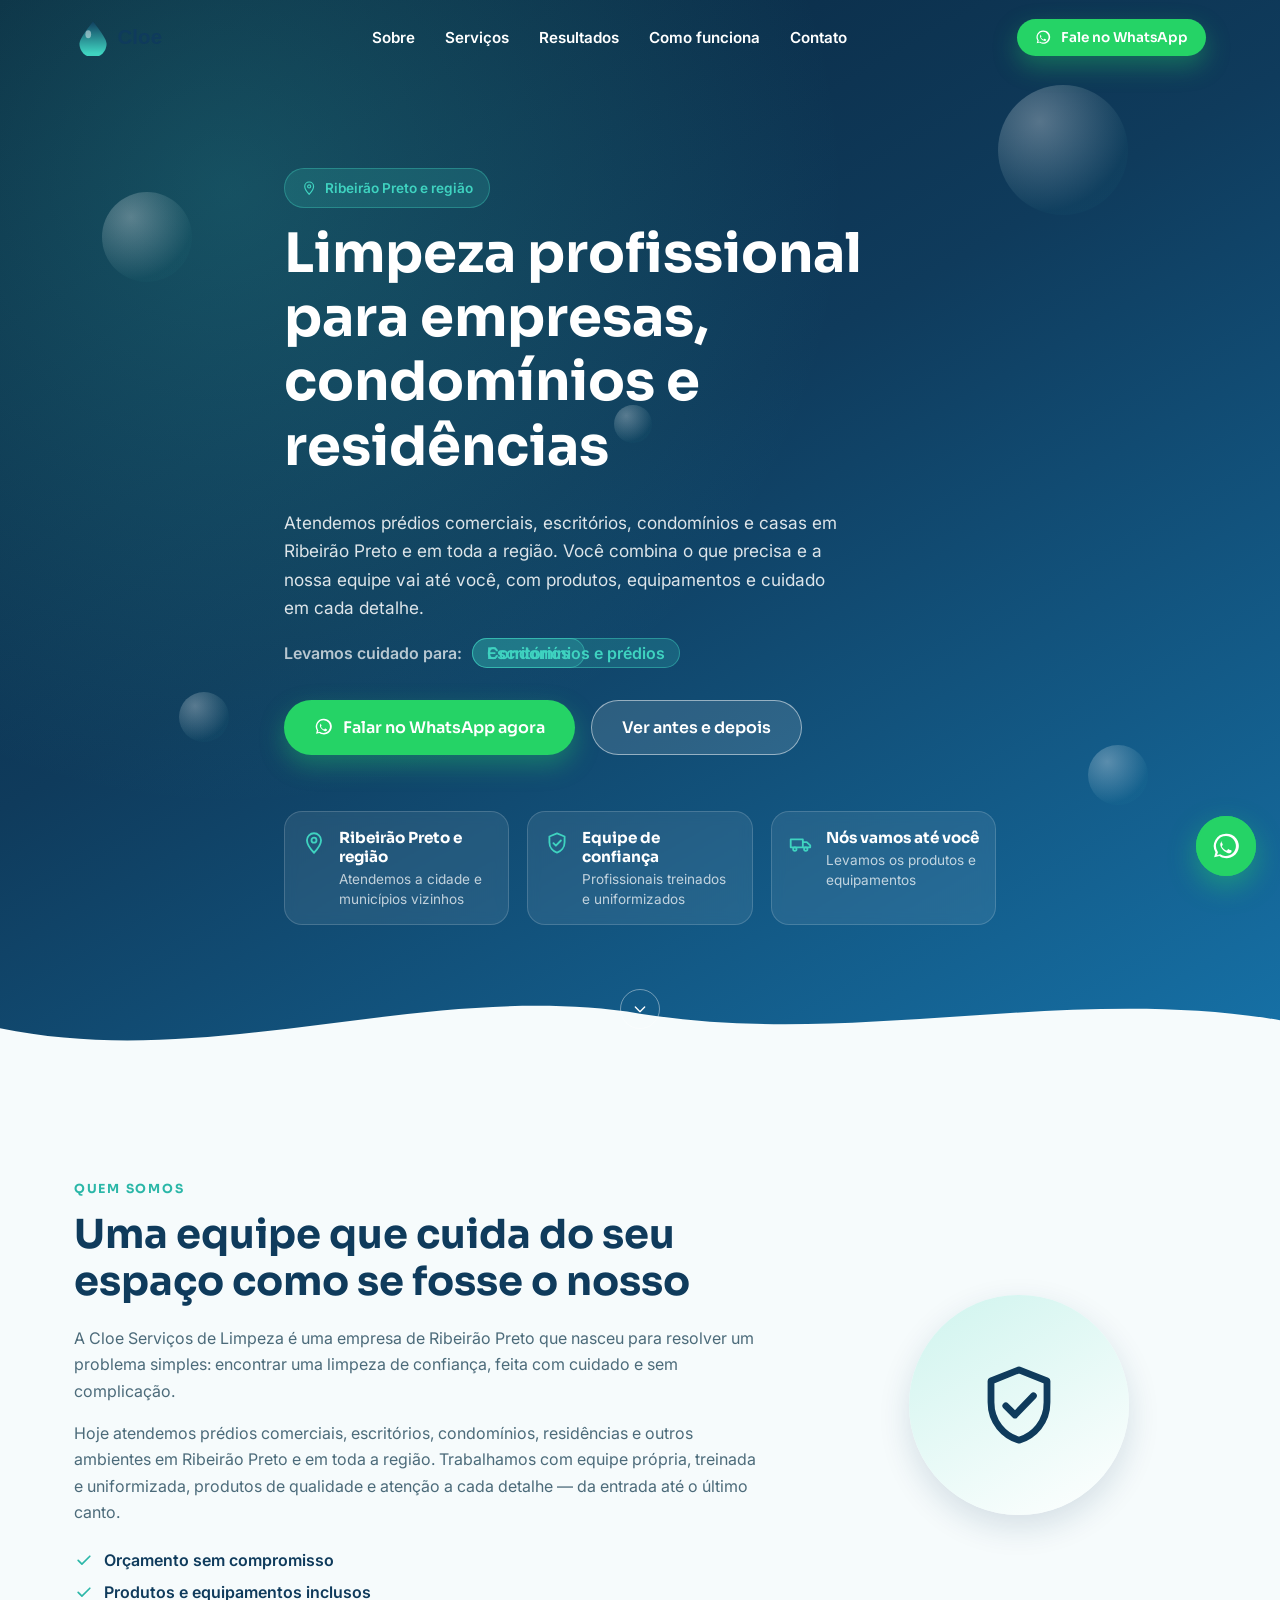
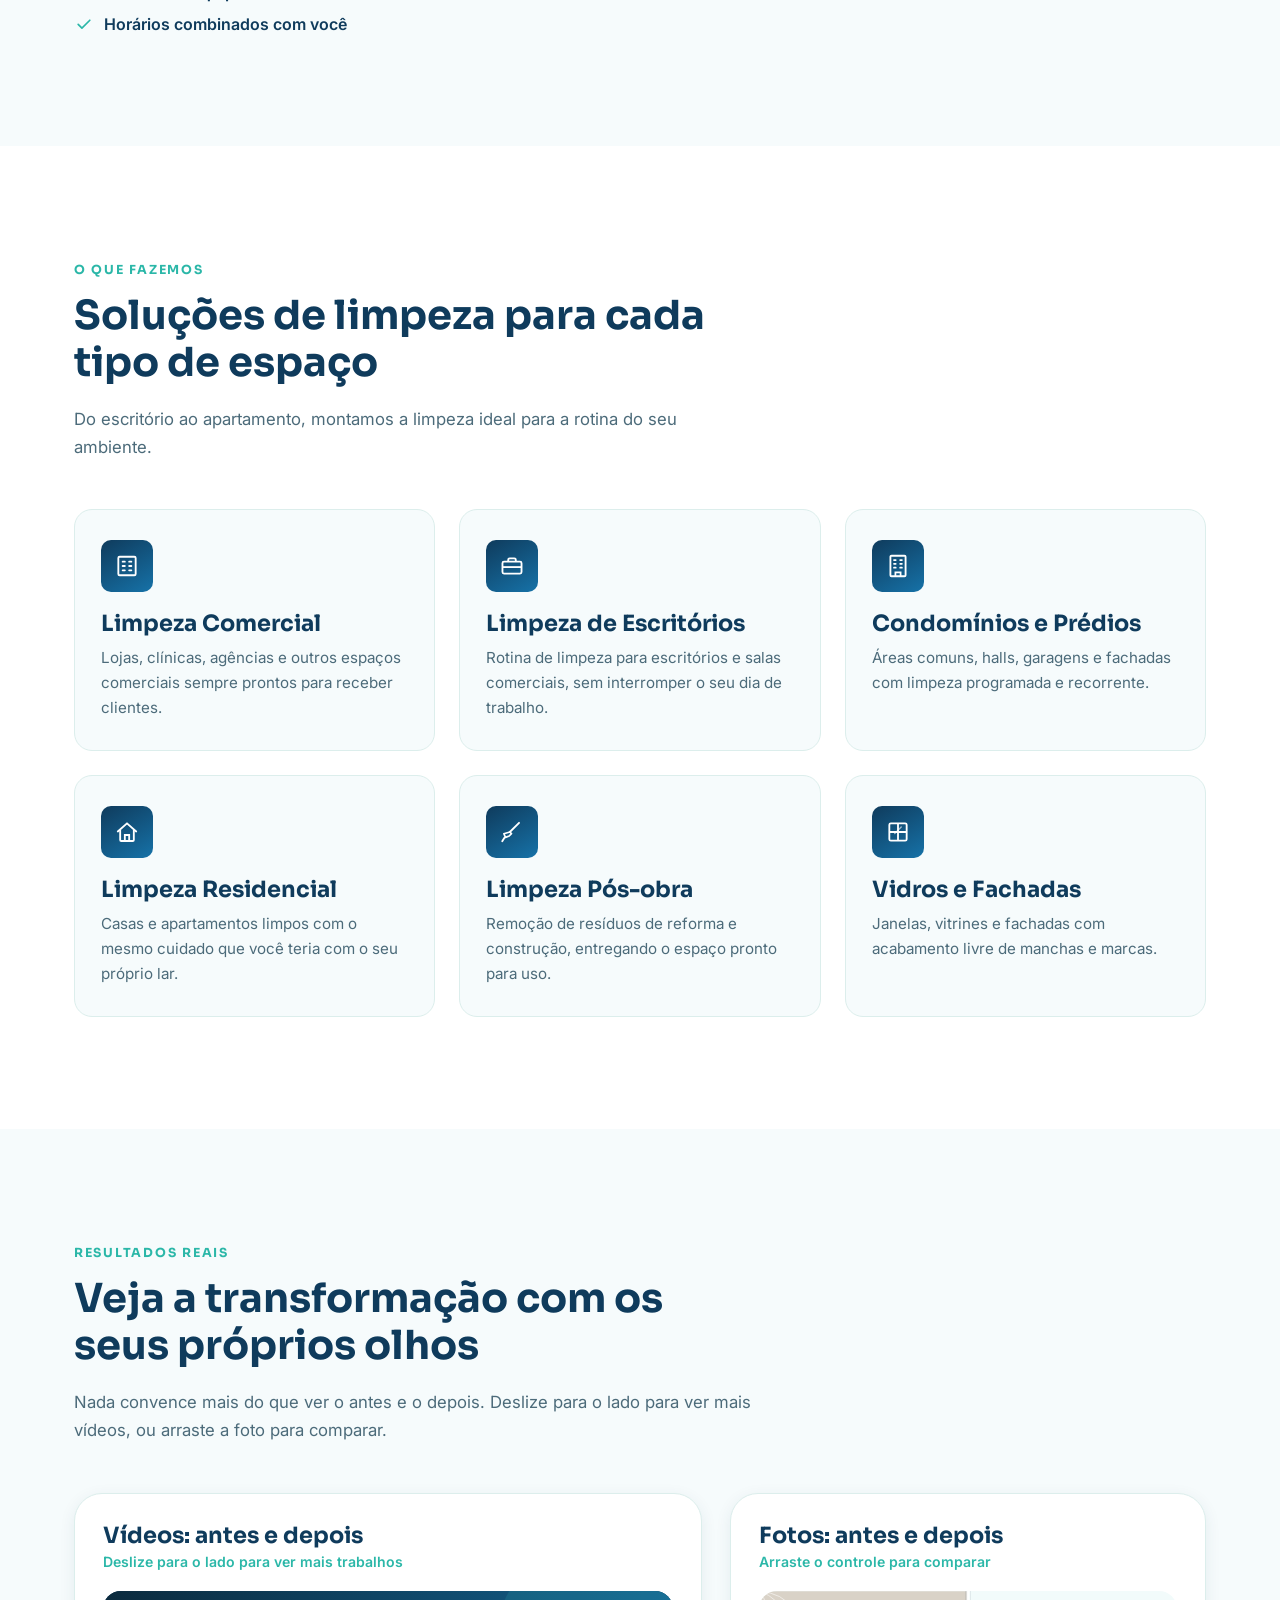
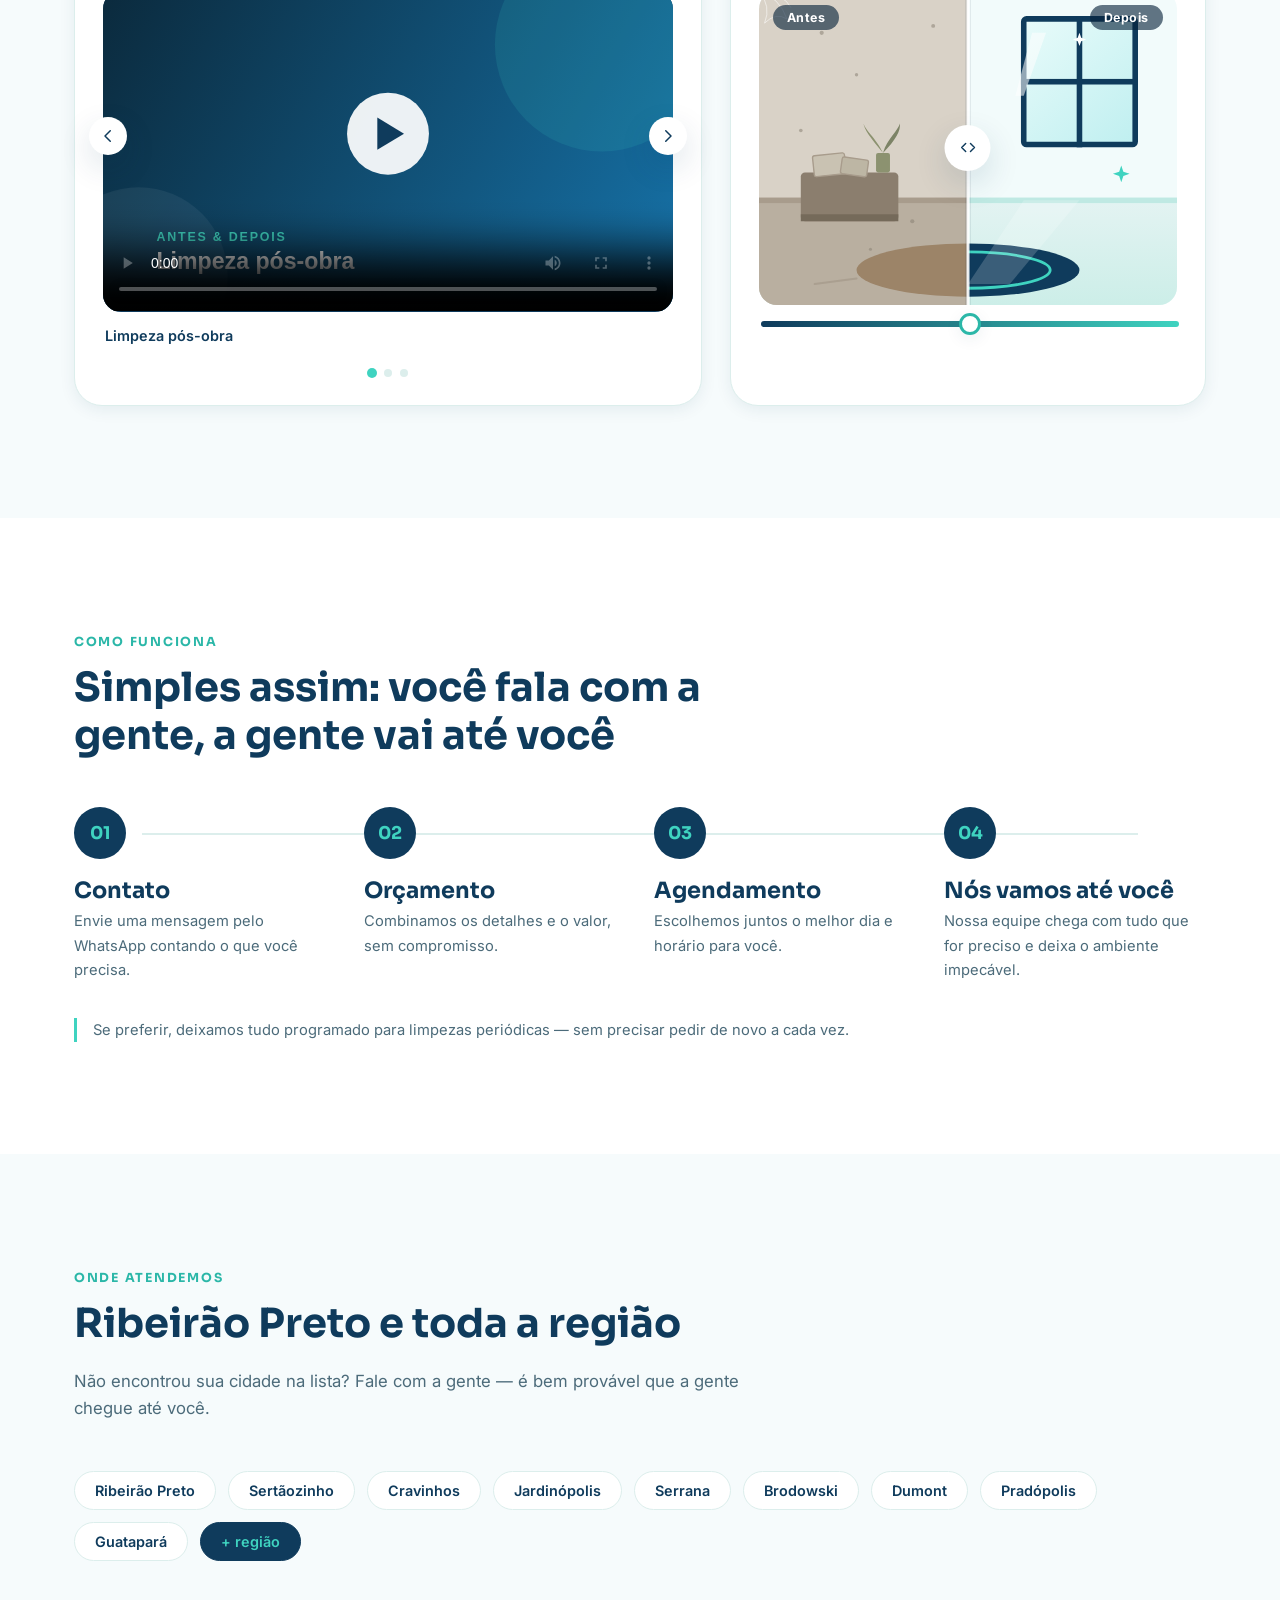
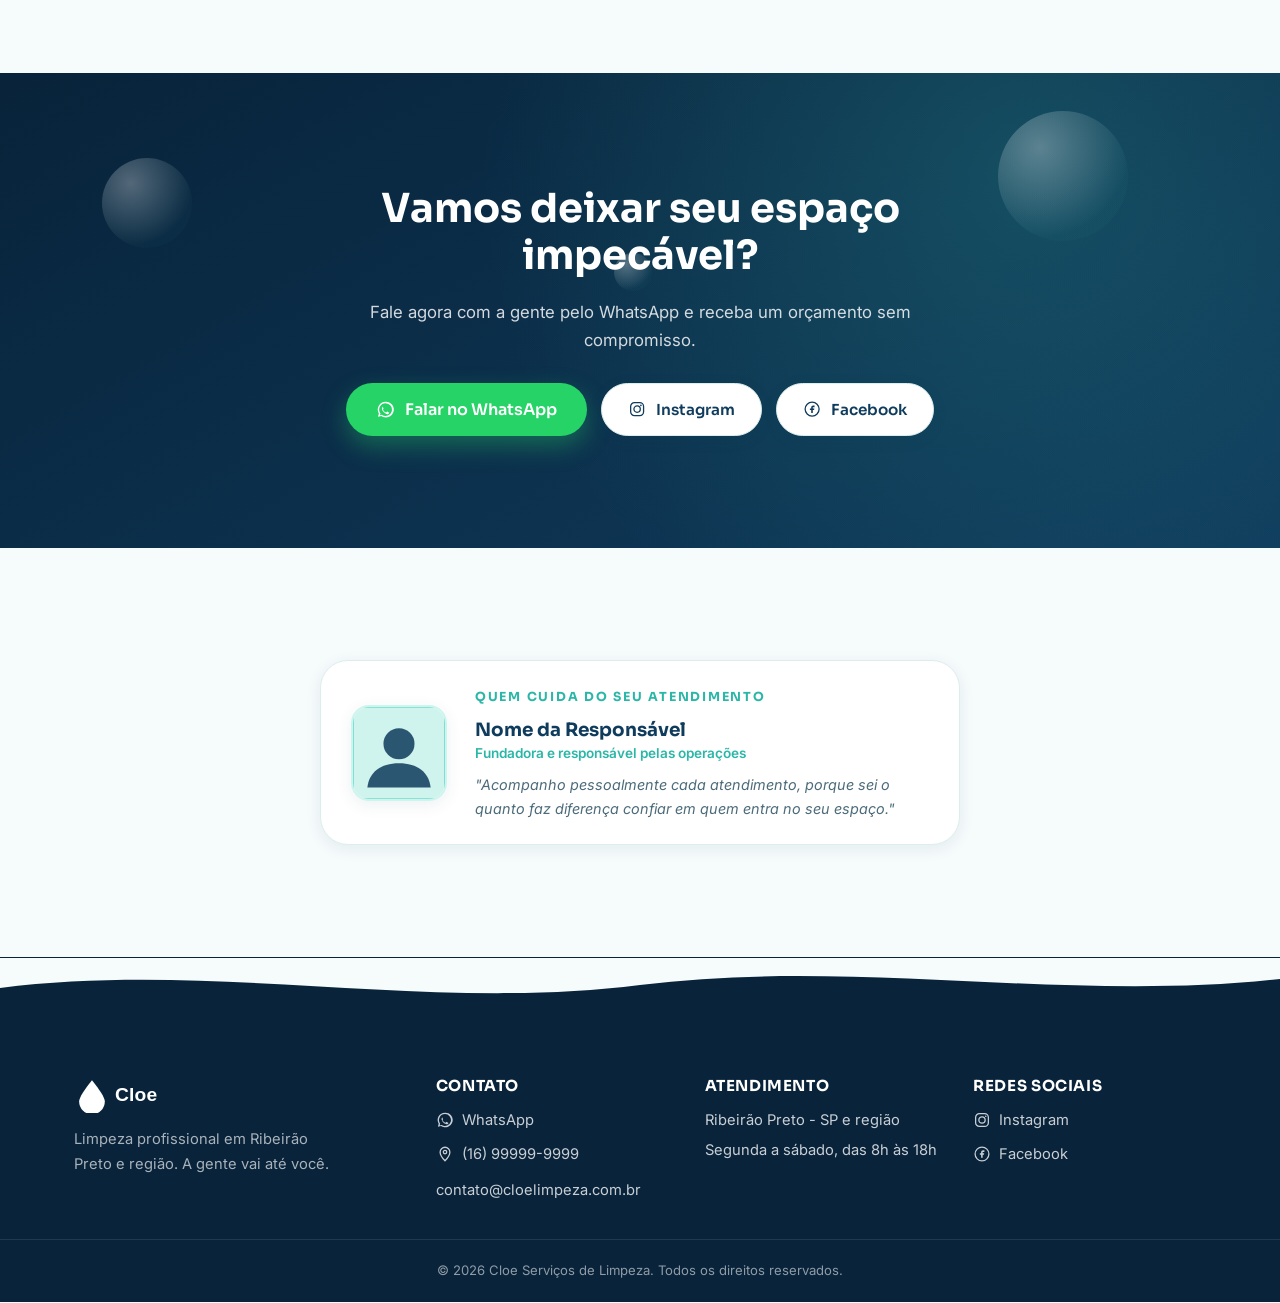
==== index.html @ bbeaaae1 "estrutura simples refatorada" ====
<!DOCTYPE html>
<html lang="pt-BR">
<head>
  <meta charset="UTF-8">
  <meta name="viewport" content="width=device-width, initial-scale=1.0">
  <title>Cloe Serviços de Limpeza | Limpeza Comercial e Residencial em Ribeirão Preto</title>
  <meta name="description" content="Limpeza profissional para empresas, escritórios, condomínios, prédios comerciais e residências em Ribeirão Preto e região. A gente vai até você. Fale agora no WhatsApp.">
  <meta name="theme-color" content="#0F3B5C">
  <meta property="og:type" content="website">
  <meta property="og:title" content="Cloe Serviços de Limpeza">
  <meta property="og:description" content="Limpeza profissional para empresas, condomínios e residências em Ribeirão Preto e região. A gente vai até você.">
  <meta property="og:image" content="assets/poster-video-2.svg">
  <meta property="og:locale" content="pt_BR">
  <link rel="icon" type="image/svg+xml" href="assets/favicon.svg">
  <link rel="preconnect" href="https://fonts.googleapis.com">
  <link rel="preconnect" href="https://fonts.gstatic.com" crossorigin>
  <link href="https://fonts.googleapis.com/css2?family=Inter:wght@400;500;600;700&family=Sora:wght@500;600;700;800&display=swap" rel="stylesheet">

  <link rel="stylesheet" href="css/style.css">
</head>
<body>

  <a class="skip-link" href="#conteudo-principal">Pular para o conteúdo</a>
  <svg class="icon-sprite" aria-hidden="true" focusable="false" style="display:none">
    <symbol id="icon-pin" viewBox="0 0 24 24"><path d="M12 21s-6.5-6.8-6.5-11.5A6.5 6.5 0 1 1 18.5 9.5C18.5 14.2 12 21 12 21Z" fill="none" stroke="currentColor" stroke-width="1.7" stroke-linejoin="round"/><circle cx="12" cy="9.4" r="2.3" fill="none" stroke="currentColor" stroke-width="1.7"/></symbol>
    <symbol id="icon-shield" viewBox="0 0 24 24"><path d="M12 3.2 19 6v5.3c0 5-3.3 8.4-7 9.5-3.7-1.1-7-4.5-7-9.5V6l7-2.8Z" fill="none" stroke="currentColor" stroke-width="1.7" stroke-linejoin="round"/><path d="M8.7 12.2 11 14.5l4.6-4.8" fill="none" stroke="currentColor" stroke-width="1.7" stroke-linecap="round" stroke-linejoin="round"/></symbol>
    <symbol id="icon-van" viewBox="0 0 24 24"><path d="M2.5 8.7h11.2v7.3H2.5z" fill="none" stroke="currentColor" stroke-width="1.7" stroke-linejoin="round"/><path d="M13.7 11.2h3.6l3.2 3v1.8h-6.8" fill="none" stroke="currentColor" stroke-width="1.7" stroke-linejoin="round"/><circle cx="6.3" cy="17.6" r="1.6" fill="none" stroke="currentColor" stroke-width="1.6"/><circle cx="16.4" cy="17.6" r="1.6" fill="none" stroke="currentColor" stroke-width="1.6"/></symbol>
    <symbol id="icon-building" viewBox="0 0 24 24"><rect x="4" y="3.5" width="16" height="17" rx="1.2" fill="none" stroke="currentColor" stroke-width="1.7"/><path d="M8 8h2M14 8h2M8 12h2M14 12h2M8 16h2M14 16h2" stroke="currentColor" stroke-width="1.7" stroke-linecap="round"/></symbol>
    <symbol id="icon-briefcase" viewBox="0 0 24 24"><rect x="3.2" y="8" width="17.6" height="11" rx="1.4" fill="none" stroke="currentColor" stroke-width="1.7"/><path d="M8.5 8V6.3c0-.7.6-1.3 1.3-1.3h4.4c.7 0 1.3.6 1.3 1.3V8" fill="none" stroke="currentColor" stroke-width="1.7"/><path d="M3.2 13h17.6" stroke="currentColor" stroke-width="1.7"/></symbol>
    <symbol id="icon-apartment" viewBox="0 0 24 24"><rect x="5" y="2.5" width="14" height="19" rx="1" fill="none" stroke="currentColor" stroke-width="1.7"/><path d="M8.3 6.5h1.6M14 6.5h1.6M8.3 10h1.6M14 10h1.6M8.3 13.5h1.6M14 13.5h1.6" stroke="currentColor" stroke-width="1.6" stroke-linecap="round"/><path d="M9.6 21.5v-3.6h4.8v3.6" fill="none" stroke="currentColor" stroke-width="1.6"/></symbol>
    <symbol id="icon-house" viewBox="0 0 24 24"><path d="M3.5 11.5 12 4l8.5 7.5" fill="none" stroke="currentColor" stroke-width="1.7" stroke-linecap="round" stroke-linejoin="round"/><path d="M5.7 10v9.3a1 1 0 0 0 1 1H17.3a1 1 0 0 0 1-1V10" fill="none" stroke="currentColor" stroke-width="1.7" stroke-linejoin="round"/><path d="M10 20.2v-5.4h4v5.4" fill="none" stroke="currentColor" stroke-width="1.7"/></symbol>
    <symbol id="icon-broom" viewBox="0 0 24 24"><path d="M18.5 3.5 10 12" stroke="currentColor" stroke-width="1.7" stroke-linecap="round"/><path d="M10 12 4.5 13.6 6 17l3.4-1.3 2.1-2.2Z" fill="none" stroke="currentColor" stroke-width="1.6" stroke-linejoin="round"/><path d="M5 17.3 3 20.5" stroke="currentColor" stroke-width="1.7" stroke-linecap="round"/></symbol>
    <symbol id="icon-window" viewBox="0 0 24 24"><rect x="4" y="4" width="16" height="16" rx="1.4" fill="none" stroke="currentColor" stroke-width="1.7"/><path d="M12 4v16M4 12h16" stroke="currentColor" stroke-width="1.7"/><path d="M15 7.3 9 13.3" stroke="currentColor" stroke-width="1.3" stroke-linecap="round" opacity="0.6"/></symbol>
    <symbol id="icon-whatsapp" viewBox="0 0 24 24"><path fill="currentColor" d="M12 2.2A9.8 9.8 0 0 0 3.6 17l-1.1 4 4.2-1.1A9.8 9.8 0 1 0 12 2.2Zm0 1.8a8 8 0 1 1-4.3 14.8l-.3-.2-2.5.6.7-2.4-.2-.3A8 8 0 0 1 12 4Zm-3 4.1c-.2 0-.5 0-.7.4-.2.4-.9 1-.9 2.3 0 1.3.9 2.6 1 2.8.1.1 1.6 2.6 4 3.5 2 .8 2 .6 2.4.6.4 0 1.3-.5 1.5-1 .2-.5.2-1 .1-1.1-.1-.1-.4-.2-.8-.4-.4-.2-1.3-.6-1.5-.7-.2-.1-.4-.1-.5.1-.2.2-.6.7-.7.9-.1.1-.3.2-.5.1-.4-.2-1.5-.6-2.4-1.5-.7-.7-1.1-1.5-1.3-1.8-.1-.2 0-.3.1-.4.1-.1.3-.3.4-.5.1-.2.2-.3.2-.5 0-.2-.5-1.3-.7-1.7-.1-.3-.3-.3-.5-.3Z"/></symbol>
    <symbol id="icon-instagram" viewBox="0 0 24 24"><rect x="3.5" y="3.5" width="17" height="17" rx="5" fill="none" stroke="currentColor" stroke-width="1.7"/><circle cx="12" cy="12" r="4.2" fill="none" stroke="currentColor" stroke-width="1.7"/><circle cx="17" cy="7" r="1.1" fill="currentColor"/></symbol>
    <symbol id="icon-facebook" viewBox="0 0 24 24"><circle cx="12" cy="12" r="9.2" fill="none" stroke="currentColor" stroke-width="1.7"/><path fill="currentColor" d="M13.6 9.4h1.6V7.1h-1.8c-1.5 0-2.6 1.1-2.6 2.6v1.4H9.1v2h1.7V17h2.1v-3.9h1.7l.3-2h-2V9.9c0-.4.2-.5.7-.5Z"/></symbol>
    <symbol id="icon-arrow-left" viewBox="0 0 24 24"><path d="M15 5 8 12l7 7" fill="none" stroke="currentColor" stroke-width="2" stroke-linecap="round" stroke-linejoin="round"/></symbol>
    <symbol id="icon-arrow-right" viewBox="0 0 24 24"><path d="M9 5l7 7-7 7" fill="none" stroke="currentColor" stroke-width="2" stroke-linecap="round" stroke-linejoin="round"/></symbol>
    <symbol id="icon-menu" viewBox="0 0 24 24"><path d="M4 6h16M4 12h16M4 18h16" stroke="currentColor" stroke-width="1.8" stroke-linecap="round"/></symbol>
    <symbol id="icon-close" viewBox="0 0 24 24"><path d="M6 6l12 12M18 6 6 18" stroke="currentColor" stroke-width="1.8" stroke-linecap="round"/></symbol>
    <symbol id="icon-drag" viewBox="0 0 24 24"><path d="M9 7 4 12l5 5M15 7l5 5-5 5" fill="none" stroke="currentColor" stroke-width="1.8" stroke-linecap="round" stroke-linejoin="round"/></symbol>
    <symbol id="icon-check" viewBox="0 0 24 24"><path d="M5 12.5 9.5 17 19 7.5" fill="none" stroke="currentColor" stroke-width="2" stroke-linecap="round" stroke-linejoin="round"/></symbol>
  </svg>

  <header class="site-header" id="topo" data-header>
    <div class="container header-inner">
      <a href="#topo" class="logo-link" aria-label="Cloe Serviços de Limpeza - página inicial">
        <img src="assets/logo-personalizado.png" alt="Cloe Serviços de Limpeza" class="logo-img" onerror="this.onerror=null;this.src='assets/logo.svg';">
      </a>

      <nav class="header-nav" id="header-nav" data-header-nav aria-label="Navegação principal">
        <a href="#sobre">Sobre</a>
        <a href="#servicos">Serviços</a>
        <a href="#antes-depois">Resultados</a>
        <a href="#como-funciona">Como funciona</a>
        <a href="#contato">Contato</a>
      </nav>

      <div class="header-actions">
        <a class="btn btn-whatsapp btn-sm" data-wa-link href="#" target="_blank" rel="noopener">
          <svg class="icon" aria-hidden="true"><use href="#icon-whatsapp"></use></svg>
          <span>Fale no WhatsApp</span>
        </a>
        <button class="nav-toggle" type="button" data-nav-toggle aria-label="Abrir menu" aria-expanded="false" aria-controls="header-nav">
          <svg class="icon icon-open" aria-hidden="true"><use href="#icon-menu"></use></svg>
          <svg class="icon icon-close" aria-hidden="true"><use href="#icon-close"></use></svg>
        </button>
      </div>
    </div>
  </header>

  <section class="hero">
    <div class="hero-bg" aria-hidden="true">
      <span class="bubble bubble-1"></span>
      <span class="bubble bubble-2"></span>
      <span class="bubble bubble-3"></span>
      <span class="bubble bubble-4"></span>
      <span class="bubble bubble-5"></span>
    </div>

    <div class="container hero-inner">
      <p class="chip chip-eyebrow">
        <svg class="icon" aria-hidden="true"><use href="#icon-pin"></use></svg>
        Ribeirão Preto e região
      </p>

      <h1 class="hero-title">Limpeza profissional para empresas, condomínios e residências</h1>

      <p class="hero-sub">Atendemos prédios comerciais, escritórios, condomínios e casas em Ribeirão Preto e em toda a região. Você combina o que precisa e a nossa equipe vai até você, com produtos, equipamentos e cuidado em cada detalhe.</p>

      <div class="hero-slider" aria-live="polite">
        <span class="hero-slider-label">Levamos cuidado para:</span>
        <ul class="hero-slider-track" data-hero-slider>
          <li class="is-active">Escritórios</li>
          <li>Condomínios e prédios</li>
          <li>Comércios e lojas</li>
          <li>Residências</li>
          <li>Limpeza pós-obra</li>
        </ul>
      </div>

      <div class="hero-ctas">
        <a class="btn btn-whatsapp btn-lg" data-wa-link href="#" target="_blank" rel="noopener">
          <svg class="icon" aria-hidden="true"><use href="#icon-whatsapp"></use></svg>
          <span>Falar no WhatsApp agora</span>
        </a>
        <a class="btn btn-ghost btn-lg" href="#antes-depois">Ver antes e depois</a>
      </div>

      <div class="hero-highlights" data-reveal>
        <div class="highlight-item">
          <svg class="icon" aria-hidden="true"><use href="#icon-pin"></use></svg>
          <div>
            <strong>Ribeirão Preto e região</strong>
            <span>Atendemos a cidade e municípios vizinhos</span>
          </div>
        </div>
        <div class="highlight-item">
          <svg class="icon" aria-hidden="true"><use href="#icon-shield"></use></svg>
          <div>
            <strong>Equipe de confiança</strong>
            <span>Profissionais treinados e uniformizados</span>
          </div>
        </div>
        <div class="highlight-item">
          <svg class="icon" aria-hidden="true"><use href="#icon-van"></use></svg>
          <div>
            <strong>Nós vamos até você</strong>
            <span>Levamos os produtos e equipamentos</span>
          </div>
        </div>
      </div>
    </div>

    <a href="#sobre" class="scroll-cue" aria-label="Rolar para ver mais">
      <svg class="icon" aria-hidden="true"><use href="#icon-arrow-right"></use></svg>
    </a>

    <svg class="wave-divider" viewBox="0 0 1440 110" preserveAspectRatio="none" aria-hidden="true">
      <path d="M0,64 C240,118 480,4 720,46 C960,88 1200,10 1440,54 L1440,110 L0,110 Z"></path>
    </svg>
  </section>

  <main id="conteudo-principal">

    <section class="section sobre" id="sobre">
      <div class="container sobre-inner">
        <div class="sobre-texto" data-reveal>
          <span class="eyebrow">Quem somos</span>
          <h2>Uma equipe que cuida do seu espaço como se fosse o nosso</h2>
          <p>A Cloe Serviços de Limpeza é uma empresa de Ribeirão Preto que nasceu para resolver um problema simples: encontrar uma limpeza de confiança, feita com cuidado e sem complicação.</p>
          <p>Hoje atendemos prédios comerciais, escritórios, condomínios, residências e outros ambientes em Ribeirão Preto e em toda a região. Trabalhamos com equipe própria, treinada e uniformizada, produtos de qualidade e atenção a cada detalhe — da entrada até o último canto.</p>
          <ul class="sobre-lista">
            <li><svg class="icon" aria-hidden="true"><use href="#icon-check"></use></svg> Orçamento sem compromisso</li>
            <li><svg class="icon" aria-hidden="true"><use href="#icon-check"></use></svg> Produtos e equipamentos inclusos</li>
            <li><svg class="icon" aria-hidden="true"><use href="#icon-check"></use></svg> Horários combinados com você</li>
          </ul>
        </div>
        <div class="sobre-arte" data-reveal aria-hidden="true">
          <div class="sobre-arte-circulo"></div>
          <svg class="icon icon-sobre" aria-hidden="true"><use href="#icon-shield"></use></svg>
        </div>
      </div>
    </section>

    <section class="section servicos" id="servicos">
      <div class="container">
        <div class="section-head" data-reveal>
          <span class="eyebrow">O que fazemos</span>
          <h2>Soluções de limpeza para cada tipo de espaço</h2>
          <p>Do escritório ao apartamento, montamos a limpeza ideal para a rotina do seu ambiente.</p>
        </div>

        <div class="servicos-grid">
          <article class="servico-card" data-reveal>
            <span class="servico-icon"><svg class="icon" aria-hidden="true"><use href="#icon-building"></use></svg></span>
            <h3>Limpeza Comercial</h3>
            <p>Lojas, clínicas, agências e outros espaços comerciais sempre prontos para receber clientes.</p>
          </article>
          <article class="servico-card" data-reveal>
            <span class="servico-icon"><svg class="icon" aria-hidden="true"><use href="#icon-briefcase"></use></svg></span>
            <h3>Limpeza de Escritórios</h3>
            <p>Rotina de limpeza para escritórios e salas comerciais, sem interromper o seu dia de trabalho.</p>
          </article>
          <article class="servico-card" data-reveal>
            <span class="servico-icon"><svg class="icon" aria-hidden="true"><use href="#icon-apartment"></use></svg></span>
            <h3>Condomínios e Prédios</h3>
            <p>Áreas comuns, halls, garagens e fachadas com limpeza programada e recorrente.</p>
          </article>
          <article class="servico-card" data-reveal>
            <span class="servico-icon"><svg class="icon" aria-hidden="true"><use href="#icon-house"></use></svg></span>
            <h3>Limpeza Residencial</h3>
            <p>Casas e apartamentos limpos com o mesmo cuidado que você teria com o seu próprio lar.</p>
          </article>
          <article class="servico-card" data-reveal>
            <span class="servico-icon"><svg class="icon" aria-hidden="true"><use href="#icon-broom"></use></svg></span>
            <h3>Limpeza Pós-obra</h3>
            <p>Remoção de resíduos de reforma e construção, entregando o espaço pronto para uso.</p>
          </article>
          <article class="servico-card" data-reveal>
            <span class="servico-icon"><svg class="icon" aria-hidden="true"><use href="#icon-window"></use></svg></span>
            <h3>Vidros e Fachadas</h3>
            <p>Janelas, vitrines e fachadas com acabamento livre de manchas e marcas.</p>
          </article>
        </div>
      </div>
    </section>

    <section class="section antes-depois" id="antes-depois">
      <div class="container">
        <div class="section-head" data-reveal>
          <span class="eyebrow">Resultados reais</span>
          <h2>Veja a transformação com os seus próprios olhos</h2>
          <p>Nada convence mais do que ver o antes e o depois. Deslize para o lado para ver mais vídeos, ou arraste a foto para comparar.</p>
        </div>

        <div class="antes-depois-grid">

          <article class="card card-videos" data-reveal>
            <div class="card-head">
              <h3>Vídeos: antes e depois</h3>
              <p>Deslize para o lado para ver mais trabalhos</p>
            </div>

            <div class="video-carousel" data-carousel>
              <button class="carousel-arrow prev" type="button" data-carousel-prev aria-label="Vídeo anterior">
                <svg class="icon" aria-hidden="true"><use href="#icon-arrow-left"></use></svg>
              </button>

              <div class="video-track" data-carousel-track tabindex="0" aria-label="Lista de vídeos de antes e depois, role para o lado">

                <div class="video-slide" data-carousel-slide>
                  <div class="video-frame" data-video-frame>
                    <!-- SUBSTITUA: troque o arquivo assets/video/antes-depois-1.mp4 pelo seu vídeo -->
                    <video class="video-el" controls preload="metadata" poster="assets/poster-video-1.svg" playsinline>
                      <source src="assets/antes-depois-1.mp4" type="video/mp4">
                      Seu navegador não oferece suporte à reprodução de vídeo.
                    </video>
                    <div class="video-fallback" hidden>
                      <img src="assets/poster-video-1.svg" alt="" aria-hidden="true">
                      <p>Adicione o vídeo em<br><code>assets/video/antes-depois-1.mp4</code></p>
                    </div>
                  </div>
                  <p class="video-caption">Limpeza pós-obra</p>
                </div>

                <div class="video-slide" data-carousel-slide>
                  <div class="video-frame" data-video-frame>
                    <video class="video-el" controls preload="metadata" poster="assets/poster-video-2.svg" playsinline>
                      <source src="assets/antes-depois-2.mp4" type="video/mp4">
                      Seu navegador não oferece suporte à reprodução de vídeo.
                    </video>
                    <div class="video-fallback" hidden>
                      <img src="assets/poster-video-2.svg" alt="" aria-hidden="true">
                      <p>Adicione o vídeo em<br><code>assets/video/antes-depois-2.mp4</code></p>
                    </div>
                  </div>
                  <p class="video-caption">Limpeza de escritórios</p>
                </div>

                <div class="video-slide" data-carousel-slide>
                  <div class="video-frame" data-video-frame>
                    <video class="video-el" controls preload="metadata" poster="assets/poster-video-3.svg" playsinline>
                      <source src="assets/antes-depois-3.mp4" type="video/mp4">
                      Seu navegador não oferece suporte à reprodução de vídeo.
                    </video>
                    <div class="video-fallback" hidden>
                      <img src="assets/poster-video-3.svg" alt="" aria-hidden="true">
                      <p>Adicione o vídeo em<br><code>assets/video/antes-depois-3.mp4</code></p>
                    </div>
                  </div>
                  <p class="video-caption">Limpeza residencial</p>
                </div>

              </div>

              <button class="carousel-arrow next" type="button" data-carousel-next aria-label="Próximo vídeo">
                <svg class="icon" aria-hidden="true"><use href="#icon-arrow-right"></use></svg>
              </button>
            </div>

            <div class="carousel-dots" data-carousel-dots></div>
          </article>

          <article class="card card-compare" data-reveal>
            <div class="card-head">
              <h3>Fotos: antes e depois</h3>
              <p>Arraste o controle para comparar</p>
            </div>

            <div class="compare" data-compare>
              <div class="compare-frame" data-compare-frame>
                <img class="compare-img compare-after" src="assets/depois-exemplo.svg" alt="Ambiente depois da limpeza Cloe">
                <img class="compare-img compare-before" data-compare-before src="assets/antes-exemplo.svg" alt="Mesmo ambiente antes da limpeza Cloe">
                <div class="compare-divider" data-compare-divider>
                  <span class="compare-handle">
                    <svg class="icon" aria-hidden="true"><use href="#icon-drag"></use></svg>
                  </span>
                </div>
                <span class="compare-tag tag-before">Antes</span>
                <span class="compare-tag tag-after">Depois</span>
              </div>

              <input type="range" class="compare-range" data-compare-range min="0" max="100" value="50" aria-label="Arraste para comparar a foto de antes e depois da limpeza">
            </div>
          </article>

        </div>
      </div>
    </section>

    <section class="section como-funciona" id="como-funciona">
      <div class="container">
        <div class="section-head" data-reveal>
          <span class="eyebrow">Como funciona</span>
          <h2>Simples assim: você fala com a gente, a gente vai até você</h2>
        </div>

        <div class="passos-grid">
          <div class="passo" data-reveal>
            <span class="passo-numero">01</span>
            <h3>Contato</h3>
            <p>Envie uma mensagem pelo WhatsApp contando o que você precisa.</p>
          </div>
          <div class="passo" data-reveal>
            <span class="passo-numero">02</span>
            <h3>Orçamento</h3>
            <p>Combinamos os detalhes e o valor, sem compromisso.</p>
          </div>
          <div class="passo" data-reveal>
            <span class="passo-numero">03</span>
            <h3>Agendamento</h3>
            <p>Escolhemos juntos o melhor dia e horário para você.</p>
          </div>
          <div class="passo" data-reveal>
            <span class="passo-numero">04</span>
            <h3>Nós vamos até você</h3>
            <p>Nossa equipe chega com tudo que for preciso e deixa o ambiente impecável.</p>
          </div>
        </div>
        <p class="passos-nota" data-reveal>Se preferir, deixamos tudo programado para limpezas periódicas — sem precisar pedir de novo a cada vez.</p>
      </div>
    </section>

    <section class="section regiao" id="regiao">
      <div class="container">
        <div class="section-head" data-reveal>
          <span class="eyebrow">Onde atendemos</span>
          <h2>Ribeirão Preto e toda a região</h2>
          <p>Não encontrou sua cidade na lista? Fale com a gente — é bem provável que a gente chegue até você.</p>
        </div>
        <ul class="cidades-chips" data-reveal>
          <li>Ribeirão Preto</li>
          <li>Sertãozinho</li>
          <li>Cravinhos</li>
          <li>Jardinópolis</li>
          <li>Serrana</li>
          <li>Brodowski</li>
          <li>Dumont</li>
          <li>Pradópolis</li>
          <li>Guatapará</li>
          <li>+ região</li>
        </ul>
      </div>
    </section>

    <section class="section cta-final" id="fale-com-a-gente">
      <div class="hero-bg" aria-hidden="true">
        <span class="bubble bubble-1"></span>
        <span class="bubble bubble-3"></span>
        <span class="bubble bubble-5"></span>
      </div>
      <div class="container cta-final-inner" data-reveal>
        <h2>Vamos deixar seu espaço impecável?</h2>
        <p>Fale agora com a gente pelo WhatsApp e receba um orçamento sem compromisso.</p>
        <div class="cta-final-botoes">
          <a class="btn btn-whatsapp btn-lg" data-wa-link href="#" target="_blank" rel="noopener">
            <svg class="icon" aria-hidden="true"><use href="#icon-whatsapp"></use></svg>
            <span>Falar no WhatsApp</span>
          </a>
          <a class="btn btn-social" data-ig-link href="#" target="_blank" rel="noopener">
            <svg class="icon" aria-hidden="true"><use href="#icon-instagram"></use></svg>
            <span>Instagram</span>
          </a>
          <a class="btn btn-social" data-fb-link href="#" target="_blank" rel="noopener">
            <svg class="icon" aria-hidden="true"><use href="#icon-facebook"></use></svg>
            <span>Facebook</span>
          </a>
        </div>
      </div>
    </section>

    <section class="section equipe" id="equipe">
      <div class="container equipe-inner" data-reveal>
        <div class="equipe-foto">
          <img src="assets/equipe-responsavel.jpg" alt="Foto da responsável pelo atendimento da Cloe Serviços de Limpeza" onerror="this.onerror=null;this.src='assets/avatar-placeholder.svg';">
        </div>
        <div class="equipe-texto">
          <span class="eyebrow">Quem cuida do seu atendimento</span>
          <h3>Nome da Responsável</h3>
          <p class="equipe-cargo">Fundadora e responsável pelas operações</p>
          <p class="equipe-frase">"Acompanho pessoalmente cada atendimento, porque sei o quanto faz diferença confiar em quem entra no seu espaço."</p>
        </div>
      </div>
    </section>

  </main>

  <footer class="site-footer" id="contato">
    <svg class="wave-divider wave-divider-footer" viewBox="0 0 1440 80" preserveAspectRatio="none" aria-hidden="true">
      <path d="M0,40 C240,4 480,72 720,36 C960,0 1200,60 1440,28 L1440,0 L0,0 Z"></path>
    </svg>

    <div class="container footer-inner">
      <div class="footer-brand">
        <img src="assets/logo-personalizado.png" alt="Cloe Serviços de Limpeza" class="logo-img logo-img-footer" onerror="this.onerror=null;this.src='assets/logo.svg';">
        <p>Limpeza profissional em Ribeirão Preto e região. A gente vai até você.</p>
      </div>

      <div class="footer-col">
        <h4>Contato</h4>
        <ul>
          <li>
            <a data-wa-link href="#" target="_blank" rel="noopener">
              <svg class="icon" aria-hidden="true"><use href="#icon-whatsapp"></use></svg>
              WhatsApp
            </a>
          </li>
          <li>
            <a data-config-href="telLink" href="#">
              <svg class="icon" aria-hidden="true"><use href="#icon-pin"></use></svg>
              <span data-config-text="displayPhone">(16) 99999-9999</span>
            </a>
          </li>
          <li>
            <a data-config-href="emailLink" href="#">
              <span data-config-text="email">contato@cloelimpeza.com.br</span>
            </a>
          </li>
        </ul>
      </div>

      <div class="footer-col">
        <h4>Atendimento</h4>
        <ul class="footer-text-list">
          <li data-config-text="address">Ribeirão Preto - SP e região</li>
          <li data-config-text="hours">Segunda a sábado, das 8h às 18h</li>
        </ul>
      </div>

      <div class="footer-col">
        <h4>Redes sociais</h4>
        <ul class="footer-social">
          <li>
            <a data-ig-link href="#" target="_blank" rel="noopener" aria-label="Instagram da Cloe Serviços de Limpeza">
              <svg class="icon" aria-hidden="true"><use href="#icon-instagram"></use></svg> Instagram
            </a>
          </li>
          <li>
            <a data-fb-link href="#" target="_blank" rel="noopener" aria-label="Facebook da Cloe Serviços de Limpeza">
              <svg class="icon" aria-hidden="true"><use href="#icon-facebook"></use></svg> Facebook
            </a>
          </li>
        </ul>
      </div>
    </div>

    <div class="footer-bottom">
      <div class="container">
        <p>&copy; <span data-current-year>2026</span> Cloe Serviços de Limpeza. Todos os direitos reservados.</p>
      </div>
    </div>
  </footer>

  <a class="whatsapp-float" data-wa-link href="#" target="_blank" rel="noopener" aria-label="Falar com a Cloe no WhatsApp">
    <span class="whatsapp-float-ring" aria-hidden="true"></span>
    <svg class="icon" aria-hidden="true"><use href="#icon-whatsapp"></use></svg>
  </a>

  <script src="js/script.js"></script>
</body>
</html>
---- css/style.css ----
/* =========================================================
   CLOE SERVIÇOS DE LIMPEZA — FOLHA DE ESTILOS
   Sumário:
   1. Variáveis (cores, fontes, espaçamentos)
   2. Reset e base
   3. Utilitários (container, eyebrow, botões, chips)
   4. Header / navegação
   5. Hero (apresentação)
   6. Seção Sobre
   7. Seção Serviços
   8. Seção Antes e Depois (vídeos + comparador de fotos)
   9. Seção Como Funciona
   10. Seção Área de Atendimento
   11. CTA final
   12. Seção Equipe
   13. Footer
   14. Botão flutuante WhatsApp
   15. Animações / scroll reveal
   16. Responsividade
   ========================================================= */

/* ===================== 1. VARIÁVEIS ===================== */
:root {
  /* Cores */
  --color-navy-deep: #08233A;
  --color-navy: #0F3B5C;
  --color-blue: #1672A8;
  --color-blue-bright: #2E9BD6;
  --color-aqua: #3FD3C0;
  --color-aqua-dark: #2BB7A8;
  --color-aqua-soft: #CFF4EE;
  --color-bg: #F6FBFC;
  --color-white: #FFFFFF;
  --color-ink: #0B2A3D;
  --color-ink-soft: #4C6B7A;
  --color-border: #DCEEEC;
  --color-whatsapp: #25D366;
  --color-whatsapp-dark: #1DA851;

  /* Tipografia */
  --font-display: 'Sora', 'Segoe UI', Arial, sans-serif;
  --font-body: 'Inter', 'Segoe UI', Arial, sans-serif;

  /* Raios e sombras */
  --radius-sm: 10px;
  --radius-md: 18px;
  --radius-lg: 28px;
  --shadow-sm: 0 4px 16px rgba(15, 59, 92, 0.08);
  --shadow-md: 0 12px 32px rgba(15, 59, 92, 0.14);
  --shadow-lg: 0 24px 56px rgba(8, 35, 58, 0.22);

  /* Layout */
  --container-w: 1180px;
  --section-pad: clamp(64px, 9vw, 112px);

  --transition: 0.3s ease;
}

/* ===================== 2. RESET E BASE ===================== */
*, *::before, *::after { box-sizing: border-box; }
html { scroll-behavior: smooth; }

body {
  margin: 0;
  font-family: var(--font-body);
  color: var(--color-ink);
  background: var(--color-bg);
  -webkit-font-smoothing: antialiased;
  overflow-x: hidden;
}

img { max-width: 100%; display: block; }

h1, h2, h3, h4 {
  font-family: var(--font-display);
  color: var(--color-navy);
  line-height: 1.18;
  margin: 0 0 0.5em;
  font-weight: 700;
}

h1 { font-size: clamp(2.2rem, 4.6vw, 3.4rem); }
h2 { font-size: clamp(1.8rem, 3.2vw, 2.5rem); }
h3 { font-size: clamp(1.2rem, 1.8vw, 1.4rem); }

p { margin: 0 0 1em; line-height: 1.65; color: var(--color-ink-soft); }

a { color: inherit; text-decoration: none; }

ul { margin: 0; padding: 0; list-style: none; }

button { font-family: inherit; border: none; background: none; cursor: pointer; }

.icon { width: 1.2em; height: 1.2em; flex-shrink: 0; }

/* Link de acessibilidade "pular para o conteúdo" */
.skip-link {
  position: absolute;
  left: -999px;
  top: 0;
  background: var(--color-navy);
  color: var(--color-white);
  padding: 10px 18px;
  border-radius: 0 0 var(--radius-sm) 0;
  z-index: 200;
}
.skip-link:focus { left: 0; }

:focus-visible {
  outline: 3px solid var(--color-aqua);
  outline-offset: 2px;
}

/* ===================== 3. UTILITÁRIOS ===================== */
.container {
  width: 100%;
  max-width: var(--container-w);
  margin: 0 auto;
  padding: 0 24px;
}

.section { padding: var(--section-pad) 0; position: relative; }

.section-head { max-width: 680px; margin: 0 0 48px; }
.section-head p { font-size: 1.05rem; }

.eyebrow {
  display: inline-block;
  font-family: var(--font-display);
  font-weight: 700;
  font-size: 0.78rem;
  letter-spacing: 0.14em;
  text-transform: uppercase;
  color: var(--color-aqua-dark);
  margin-bottom: 14px;
}

.chip {
  display: inline-flex;
  align-items: center;
  gap: 8px;
  padding: 8px 16px;
  border-radius: 999px;
  font-size: 0.85rem;
  font-weight: 600;
}

.chip-eyebrow {
  background: rgba(63, 211, 192, 0.16);
  color: var(--color-aqua);
  border: 1px solid rgba(63, 211, 192, 0.35);
}

/* Botões */
.btn {
  display: inline-flex;
  align-items: center;
  justify-content: center;
  gap: 10px;
  font-family: var(--font-display);
  font-weight: 600;
  font-size: 0.95rem;
  padding: 14px 26px;
  border-radius: 999px;
  transition: transform var(--transition), box-shadow var(--transition), background var(--transition), color var(--transition);
  white-space: nowrap;
}
.btn:hover { transform: translateY(-2px); }

.btn-lg { padding: 16px 30px; font-size: 1rem; }
.btn-sm { padding: 10px 18px; font-size: 0.85rem; }

.btn-whatsapp {
  background: var(--color-whatsapp);
  color: var(--color-white);
  box-shadow: 0 10px 24px rgba(37, 211, 102, 0.35);
}
.btn-whatsapp:hover { background: var(--color-whatsapp-dark); }

.btn-ghost {
  background: rgba(255, 255, 255, 0.12);
  color: var(--color-white);
  border: 1.5px solid rgba(255, 255, 255, 0.5);
}
.btn-ghost:hover { background: rgba(255, 255, 255, 0.22); }

.btn-social {
  background: var(--color-white);
  color: var(--color-navy);
  box-shadow: var(--shadow-sm);
  border: 1px solid var(--color-border);
}
.btn-social:hover { background: var(--color-aqua-soft); }

/* ===================== 4. HEADER ===================== */
.site-header {
  position: fixed;
  top: 0;
  left: 0;
  right: 0;
  z-index: 100;
  padding: 18px 0;
  transition: background var(--transition), box-shadow var(--transition), padding var(--transition);
}

.site-header.is-scrolled {
  background: rgba(246, 251, 252, 0.92);
  backdrop-filter: blur(10px);
  box-shadow: var(--shadow-sm);
  padding: 12px 0;
}

.header-inner {
  display: flex;
  align-items: center;
  justify-content: space-between;
  gap: 24px;
}

.logo-link { display: inline-flex; align-items: center; }
.logo-img { height: 38px; width: auto; }

.header-nav {
  display: flex;
  align-items: center;
  gap: 30px;
  font-weight: 600;
  font-size: 0.95rem;
}

.header-nav a {
  position: relative;
  padding: 4px 0;
  transition: color var(--transition);
}

.site-header:not(.is-scrolled) .header-nav a { color: var(--color-white); }
.site-header.is-scrolled .header-nav a { color: var(--color-navy); }

.header-nav a::after {
  content: '';
  position: absolute;
  left: 0;
  bottom: -2px;
  height: 2px;
  width: 0;
  background: var(--color-aqua);
  transition: width var(--transition);
}
.header-nav a:hover::after { width: 100%; }

.header-actions { display: flex; align-items: center; gap: 14px; }

.nav-toggle {
  display: none;
  width: 42px;
  height: 42px;
  align-items: center;
  justify-content: center;
  border-radius: 50%;
  color: var(--color-white);
}
.site-header.is-scrolled .nav-toggle { color: var(--color-navy); }
.nav-toggle .icon { width: 22px; height: 22px; }
.nav-toggle .icon-close { display: none; }
.nav-toggle[aria-expanded="true"] .icon-open { display: none; }
.nav-toggle[aria-expanded="true"] .icon-close { display: block; }

/* ===================== 5. HERO ===================== */
.hero {
  position: relative;
  background: radial-gradient(circle at 18% 18%, rgba(63, 211, 192, 0.22), transparent 45%),
              linear-gradient(150deg, var(--color-navy-deep) 0%, var(--color-navy) 45%, var(--color-blue) 100%);
  color: var(--color-white);
  padding: 168px 0 140px;
  overflow: hidden;
}

.hero-bg { position: absolute; inset: 0; overflow: hidden; z-index: 0; }

.bubble {
  position: absolute;
  border-radius: 50%;
  background: radial-gradient(circle at 32% 28%, rgba(255, 255, 255, 0.55), rgba(63, 211, 192, 0.05) 70%);
  opacity: 0.55;
  animation: floatBubble 14s ease-in-out infinite;
}
.bubble-1 { width: 90px; height: 90px; top: 18%; left: 8%; animation-duration: 13s; }
.bubble-2 { width: 50px; height: 50px; top: 65%; left: 14%; animation-duration: 10s; animation-delay: 1s; }
.bubble-3 { width: 130px; height: 130px; top: 8%; left: 78%; animation-duration: 16s; animation-delay: 2s; }
.bubble-4 { width: 60px; height: 60px; top: 70%; left: 85%; animation-duration: 11s; animation-delay: 0.5s; }
.bubble-5 { width: 38px; height: 38px; top: 38%; left: 48%; animation-duration: 9s; animation-delay: 1.5s; }

@keyframes floatBubble {
  0%, 100% { transform: translate(0, 0) scale(1); }
  50% { transform: translate(14px, -28px) scale(1.08); }
}

.hero-inner { position: relative; z-index: 1; max-width: 760px; }

.hero-title { color: var(--color-white); margin-bottom: 0.55em; }

.hero-sub {
  color: rgba(255, 255, 255, 0.86);
  font-size: 1.08rem;
  max-width: 560px;
}

.hero-slider {
  display: flex;
  align-items: center;
  gap: 10px;
  margin: 8px 0 34px;
  font-weight: 600;
  flex-wrap: wrap;
}
.hero-slider-label { color: rgba(255, 255, 255, 0.7); }

.hero-slider-track {
  position: relative;
  height: 1.6em;
  display: flex;
  align-items: center;
}
.hero-slider-track li {
  position: absolute;
  left: 0;
  opacity: 0;
  transform: translateY(10px);
  transition: opacity 0.5s ease, transform 0.5s ease;
  padding: 4px 14px;
  border-radius: 999px;
  background: rgba(63, 211, 192, 0.2);
  border: 1px solid rgba(63, 211, 192, 0.45);
  color: var(--color-aqua);
  white-space: nowrap;
}
.hero-slider-track li.is-active {
  position: relative;
  opacity: 1;
  transform: translateY(0);
}

.hero-ctas { display: flex; gap: 16px; flex-wrap: wrap; margin-bottom: 56px; }

.hero-highlights {
  display: grid;
  grid-template-columns: repeat(3, 1fr);
  gap: 18px;
}

.highlight-item {
  display: flex;
  align-items: flex-start;
  gap: 12px;
  padding: 16px;
  background: rgba(255, 255, 255, 0.08);
  border: 1px solid rgba(255, 255, 255, 0.16);
  border-radius: var(--radius-md);
  backdrop-filter: blur(6px);
}
.highlight-item .icon { width: 26px; height: 26px; color: var(--color-aqua); margin-top: 2px; }
.highlight-item strong { display: block; font-family: var(--font-display); font-size: 0.95rem; margin-bottom: 2px; }
.highlight-item span { font-size: 0.85rem; color: rgba(255, 255, 255, 0.72); }

.scroll-cue {
  position: absolute;
  bottom: 36px;
  left: 50%;
  transform: translateX(-50%);
  width: 40px;
  height: 40px;
  border-radius: 50%;
  display: flex;
  align-items: center;
  justify-content: center;
  border: 1.5px solid rgba(255, 255, 255, 0.4);
  color: var(--color-white);
  z-index: 2;
  animation: bounceCue 2.2s ease-in-out infinite;
}
.scroll-cue .icon { transform: rotate(90deg); width: 16px; height: 16px; }

@keyframes bounceCue {
  0%, 100% { transform: translate(-50%, 0); }
  50% { transform: translate(-50%, 8px); }
}

.wave-divider {
  position: absolute;
  bottom: -1px;
  left: 0;
  width: 100%;
  height: 90px;
  z-index: 1;
}
.wave-divider path { fill: var(--color-bg); }

/* ===================== 6. SOBRE ===================== */
.sobre-inner {
  display: grid;
  grid-template-columns: 1.3fr 0.7fr;
  gap: 64px;
  align-items: center;
}

.sobre-lista { margin-top: 24px; display: flex; flex-direction: column; gap: 12px; }
.sobre-lista li {
  display: flex;
  align-items: center;
  gap: 10px;
  font-weight: 600;
  color: var(--color-navy);
}
.sobre-lista .icon { color: var(--color-aqua-dark); width: 20px; height: 20px; }

.sobre-arte {
  position: relative;
  display: flex;
  align-items: center;
  justify-content: center;
  height: 280px;
}
.sobre-arte-circulo {
  position: absolute;
  width: 220px;
  height: 220px;
  border-radius: 50%;
  background: linear-gradient(150deg, var(--color-aqua-soft), var(--color-white));
  box-shadow: var(--shadow-md);
}
.icon-sobre {
  position: relative;
  width: 96px;
  height: 96px;
  color: var(--color-navy);
}

/* ===================== 7. SERVIÇOS ===================== */
.servicos { background: var(--color-white); }

.servicos-grid {
  display: grid;
  grid-template-columns: repeat(3, 1fr);
  gap: 24px;
}

.servico-card {
  padding: 30px 26px;
  border-radius: var(--radius-md);
  background: var(--color-bg);
  border: 1px solid var(--color-border);
  transition: transform var(--transition), box-shadow var(--transition), border-color var(--transition);
}
.servico-card:hover {
  transform: translateY(-6px);
  box-shadow: var(--shadow-md);
  border-color: var(--color-aqua);
}

.servico-icon {
  display: inline-flex;
  align-items: center;
  justify-content: center;
  width: 52px;
  height: 52px;
  border-radius: var(--radius-sm);
  background: linear-gradient(150deg, var(--color-navy), var(--color-blue));
  color: var(--color-white);
  margin-bottom: 18px;
}
.servico-icon .icon { width: 26px; height: 26px; }

.servico-card h3 { margin-bottom: 8px; }
.servico-card p { font-size: 0.95rem; margin: 0; }

/* ===================== 8. ANTES E DEPOIS ===================== */
.antes-depois-grid {
  display: grid;
  grid-template-columns: 1fr 1fr;
  gap: 28px;
}

.card {
  background: var(--color-white);
  border-radius: var(--radius-lg);
  padding: 28px;
  box-shadow: var(--shadow-sm);
  border: 1px solid var(--color-border);
}

.card-head { margin-bottom: 18px; }
.card-head h3 { margin-bottom: 2px; }
.card-head p { font-size: 0.88rem; margin: 0; color: var(--color-aqua-dark); font-weight: 600; }

/* Carrossel de vídeos */
.video-carousel { position: relative; }

.video-track {
  display: flex;
  gap: 18px;
  overflow-x: auto;
  scroll-snap-type: x mandatory;
  scroll-behavior: smooth;
  padding-bottom: 6px;
  -webkit-overflow-scrolling: touch;
  scrollbar-width: thin;
  scrollbar-color: var(--color-aqua-soft) transparent;
}
.video-track::-webkit-scrollbar { height: 6px; }
.video-track::-webkit-scrollbar-thumb { background: var(--color-aqua-soft); border-radius: 999px; }

.video-slide {
  flex: 0 0 100%;
  scroll-snap-align: start;
}

.video-frame {
  position: relative;
  aspect-ratio: 16 / 9;
  border-radius: var(--radius-md);
  overflow: hidden;
  background: var(--color-navy);
}
.video-el, .video-fallback { width: 100%; height: 100%; display: block; object-fit: cover; }

.video-fallback {
  position: relative;
  display: flex;
  align-items: flex-end;
}
.video-fallback img { position: absolute; inset: 0; width: 100%; height: 100%; object-fit: cover; }
.video-fallback p {
  position: relative;
  z-index: 1;
  margin: 0;
  padding: 14px 16px;
  font-size: 0.8rem;
  color: var(--color-white);
  background: rgba(8, 35, 58, 0.55);
  width: 100%;
}
.video-fallback code { color: var(--color-aqua); }

.video-caption {
  margin: 12px 2px 0;
  font-weight: 600;
  color: var(--color-navy);
  font-size: 0.9rem;
}

.carousel-arrow {
  position: absolute;
  top: 40%;
  transform: translateY(-50%);
  width: 38px;
  height: 38px;
  border-radius: 50%;
  background: var(--color-white);
  color: var(--color-navy);
  box-shadow: var(--shadow-md);
  display: flex;
  align-items: center;
  justify-content: center;
  z-index: 2;
  transition: background var(--transition), color var(--transition);
}
.carousel-arrow:hover { background: var(--color-aqua); color: var(--color-white); }
.carousel-arrow.prev { left: -14px; }
.carousel-arrow.next { right: -14px; }
.carousel-arrow .icon { width: 18px; height: 18px; }

.carousel-dots {
  display: flex;
  justify-content: center;
  gap: 8px;
  margin-top: 16px;
}
.carousel-dots span {
  width: 8px;
  height: 8px;
  border-radius: 50%;
  background: var(--color-border);
  transition: background var(--transition), transform var(--transition);
}
.carousel-dots span.is-active { background: var(--color-aqua); transform: scale(1.25); }

/* Comparador de fotos */
.compare-frame {
  position: relative;
  aspect-ratio: 4 / 3;
  border-radius: var(--radius-md);
  overflow: hidden;
  cursor: ew-resize;
  touch-action: pan-y;
  user-select: none;
}
.compare-img {
  position: absolute;
  inset: 0;
  width: 100%;
  height: 100%;
  object-fit: cover;
  pointer-events: none;
}
.compare-after { z-index: 1; }
.compare-before { z-index: 2; clip-path: inset(0 50% 0 0); }

.compare-divider {
  position: absolute;
  top: 0;
  bottom: 0;
  left: 50%;
  width: 3px;
  background: rgba(255, 255, 255, 0.9);
  z-index: 3;
  transform: translateX(-50%);
  box-shadow: 0 0 0 1px rgba(8, 35, 58, 0.15);
}
.compare-handle {
  position: absolute;
  top: 50%;
  left: 50%;
  transform: translate(-50%, -50%);
  width: 46px;
  height: 46px;
  border-radius: 50%;
  background: var(--color-white);
  box-shadow: var(--shadow-md);
  display: flex;
  align-items: center;
  justify-content: center;
  color: var(--color-navy);
}

.compare-tag {
  position: absolute;
  top: 14px;
  padding: 5px 14px;
  border-radius: 999px;
  font-size: 0.78rem;
  font-weight: 700;
  letter-spacing: 0.04em;
  z-index: 4;
  color: var(--color-white);
  background: rgba(8, 35, 58, 0.62);
}
.tag-before { left: 14px; }
.tag-after { right: 14px; }

.compare-range {
  width: 100%;
  margin-top: 16px;
  -webkit-appearance: none;
  appearance: none;
  height: 6px;
  border-radius: 999px;
  background: linear-gradient(90deg, var(--color-navy), var(--color-aqua));
  outline-offset: 4px;
}
.compare-range::-webkit-slider-thumb {
  -webkit-appearance: none;
  width: 22px;
  height: 22px;
  border-radius: 50%;
  background: var(--color-white);
  border: 3px solid var(--color-aqua-dark);
  box-shadow: var(--shadow-sm);
  cursor: ew-resize;
}
.compare-range::-moz-range-thumb {
  width: 22px;
  height: 22px;
  border-radius: 50%;
  background: var(--color-white);
  border: 3px solid var(--color-aqua-dark);
  box-shadow: var(--shadow-sm);
  cursor: ew-resize;
}

/* ===================== 9. COMO FUNCIONA ===================== */
.como-funciona { background: var(--color-white); }

.passos-grid {
  display: grid;
  grid-template-columns: repeat(4, 1fr);
  gap: 28px;
  position: relative;
}
.passos-grid::before {
  content: '';
  position: absolute;
  top: 26px;
  left: 6%;
  right: 6%;
  height: 2px;
  background: var(--color-border);
  z-index: 0;
}

.passo { position: relative; z-index: 1; }
.passo-numero {
  display: inline-flex;
  align-items: center;
  justify-content: center;
  width: 52px;
  height: 52px;
  border-radius: 50%;
  background: var(--color-navy);
  color: var(--color-aqua);
  font-family: var(--font-display);
  font-weight: 700;
  font-size: 1.1rem;
  margin-bottom: 18px;
}
.passo h3 { margin-bottom: 6px; }
.passo p { font-size: 0.92rem; margin: 0; }

.passos-nota {
  margin: 36px 0 0;
  font-size: 0.92rem;
  color: var(--color-ink-soft);
  border-left: 3px solid var(--color-aqua);
  padding-left: 16px;
}

/* ===================== 10. ÁREA DE ATENDIMENTO ===================== */
.cidades-chips {
  display: flex;
  flex-wrap: wrap;
  gap: 12px;
}
.cidades-chips li {
  padding: 10px 20px;
  border-radius: 999px;
  background: var(--color-white);
  border: 1px solid var(--color-border);
  font-weight: 600;
  font-size: 0.9rem;
  color: var(--color-navy);
}
.cidades-chips li:last-child {
  background: var(--color-navy);
  color: var(--color-aqua);
  border-color: var(--color-navy);
}

/* ===================== 11. CTA FINAL ===================== */
.cta-final {
  background: radial-gradient(circle at 80% 20%, rgba(63, 211, 192, 0.18), transparent 50%),
              linear-gradient(150deg, var(--color-navy-deep), var(--color-navy));
  color: var(--color-white);
  text-align: center;
  overflow: hidden;
}
.cta-final h2 { color: var(--color-white); }
.cta-final p { color: rgba(255, 255, 255, 0.82); font-size: 1.05rem; }
.cta-final-inner { position: relative; z-index: 1; max-width: 640px; margin: 0 auto; }
.cta-final-botoes { display: flex; flex-wrap: wrap; justify-content: center; gap: 14px; margin-top: 28px; }

/* ===================== 12. EQUIPE ===================== */
.equipe-inner {
  display: flex;
  align-items: center;
  gap: 28px;
  max-width: 640px;
  background: var(--color-white);
  border: 1px solid var(--color-border);
  border-radius: var(--radius-lg);
  padding: 24px 30px;
  box-shadow: var(--shadow-sm);
}

.equipe-foto {
  flex: 0 0 auto;
  width: 96px;
  height: 96px;
  border-radius: var(--radius-md);
  overflow: hidden;
  box-shadow: var(--shadow-sm);
  border: 2px solid var(--color-aqua-soft);
}
.equipe-foto img { width: 100%; height: 100%; object-fit: cover; }

.equipe-texto h3 { margin-bottom: 2px; font-size: 1.15rem; }
.equipe-cargo { font-size: 0.85rem; font-weight: 600; color: var(--color-aqua-dark); margin-bottom: 8px; }
.equipe-frase { font-size: 0.9rem; font-style: italic; margin: 0; }

/* ===================== 13. FOOTER ===================== */
.site-footer {
  background: var(--color-navy-deep);
  color: rgba(255, 255, 255, 0.78);
  padding-top: 0;
  position: relative;
}
.wave-divider-footer path { fill: var(--color-bg); }
.wave-divider-footer { position: relative; height: 60px; }

.footer-inner {
  display: grid;
  grid-template-columns: 1.4fr 1fr 1fr 1fr;
  gap: 36px;
  padding: 56px 24px 40px;
}

.footer-brand .logo-img-footer { height: 36px; margin-bottom: 14px; filter: brightness(0) invert(1); }
.footer-brand p { color: rgba(255, 255, 255, 0.65); font-size: 0.92rem; max-width: 260px; }

.footer-col h4 {
  color: var(--color-white);
  font-size: 0.95rem;
  letter-spacing: 0.04em;
  text-transform: uppercase;
  margin-bottom: 16px;
}
.footer-col ul { display: flex; flex-direction: column; gap: 12px; }
.footer-col a {
  display: inline-flex;
  align-items: center;
  gap: 8px;
  font-size: 0.92rem;
  transition: color var(--transition);
}
.footer-col a:hover { color: var(--color-aqua); }
.footer-col .icon { width: 18px; height: 18px; }
.footer-text-list li { font-size: 0.92rem; }

.footer-bottom {
  border-top: 1px solid rgba(255, 255, 255, 0.1);
  padding: 20px 0;
}
.footer-bottom p { margin: 0; font-size: 0.82rem; color: rgba(255, 255, 255, 0.55); text-align: center; }

/* ===================== 14. WHATSAPP FLUTUANTE ===================== */
.whatsapp-float {
  position: fixed;
  bottom: 24px;
  right: 24px;
  width: 60px;
  height: 60px;
  border-radius: 50%;
  background: var(--color-whatsapp);
  color: var(--color-white);
  display: flex;
  align-items: center;
  justify-content: center;
  box-shadow: 0 10px 28px rgba(37, 211, 102, 0.45);
  z-index: 150;
  transition: transform var(--transition);
}
.whatsapp-float:hover { transform: scale(1.08); }
.whatsapp-float .icon { width: 30px; height: 30px; position: relative; z-index: 1; }

.whatsapp-float-ring {
  position: absolute;
  inset: 0;
  border-radius: 50%;
  border: 2px solid var(--color-whatsapp);
  animation: pulseRing 2.2s ease-out infinite;
}
@keyframes pulseRing {
  0% { transform: scale(1); opacity: 0.7; }
  100% { transform: scale(1.6); opacity: 0; }
}

/* ===================== 15. SCROLL REVEAL ===================== */
[data-reveal] {
  opacity: 0;
  transform: translateY(28px);
  transition: opacity 0.7s ease, transform 0.7s ease;
}
[data-reveal].is-visible { opacity: 1; transform: translateY(0); }

@media (prefers-reduced-motion: reduce) {
  html { scroll-behavior: auto; }
  .bubble, .scroll-cue, .whatsapp-float-ring { animation: none !important; }
  [data-reveal] { opacity: 1; transform: none; transition: none; }
  * { transition-duration: 0.01ms !important; }
}

/* ===================== 16. RESPONSIVIDADE ===================== */
@media (max-width: 1024px) {
  .servicos-grid { grid-template-columns: repeat(2, 1fr); }
  .passos-grid { grid-template-columns: repeat(2, 1fr); row-gap: 36px; }
  .passos-grid::before { display: none; }
  .footer-inner { grid-template-columns: 1fr 1fr; }
}

@media (max-width: 860px) {
  .sobre-inner { grid-template-columns: 1fr; }
  .sobre-arte { order: -1; height: 200px; }
  .antes-depois-grid { grid-template-columns: 1fr; }
  .hero { padding: 140px 0 120px; }
}

@media (max-width: 768px) {
  .header-nav {
    position: absolute;
    top: 100%;
    left: 0;
    right: 0;
    flex-direction: column;
    align-items: flex-start;
    gap: 4px;
    background: var(--color-white);
    padding: 14px 24px 18px;
    box-shadow: var(--shadow-md);
    border-radius: 0 0 var(--radius-md) var(--radius-md);
    max-height: 0;
    overflow: hidden;
    opacity: 0;
    transition: max-height var(--transition), opacity var(--transition), padding var(--transition);
  }
  .header-nav a { color: var(--color-navy) !important; width: 100%; padding: 10px 0; }
  .header-nav.is-open { max-height: 320px; opacity: 1; padding: 14px 24px 18px; }

  .nav-toggle { display: flex; }
  .header-actions .btn-sm span { display: none; }
  .header-actions .btn-sm { padding: 11px; }

  .hero-highlights { grid-template-columns: 1fr; }
  .footer-inner { grid-template-columns: 1fr; gap: 28px; padding: 48px 24px 32px; }
  .equipe-inner { flex-direction: column; text-align: center; padding: 28px 22px; }
}

@media (max-width: 560px) {
  .servicos-grid { grid-template-columns: 1fr; }
  .passos-grid { grid-template-columns: 1fr; }
  .hero-ctas, .cta-final-botoes { flex-direction: column; align-items: stretch; }
  .hero-ctas .btn, .cta-final-botoes .btn { width: 100%; }
  .carousel-arrow { display: none; }
  .whatsapp-float { width: 54px; height: 54px; bottom: 18px; right: 18px; }
  .compare-tag { font-size: 0.7rem; padding: 4px 10px; }
}
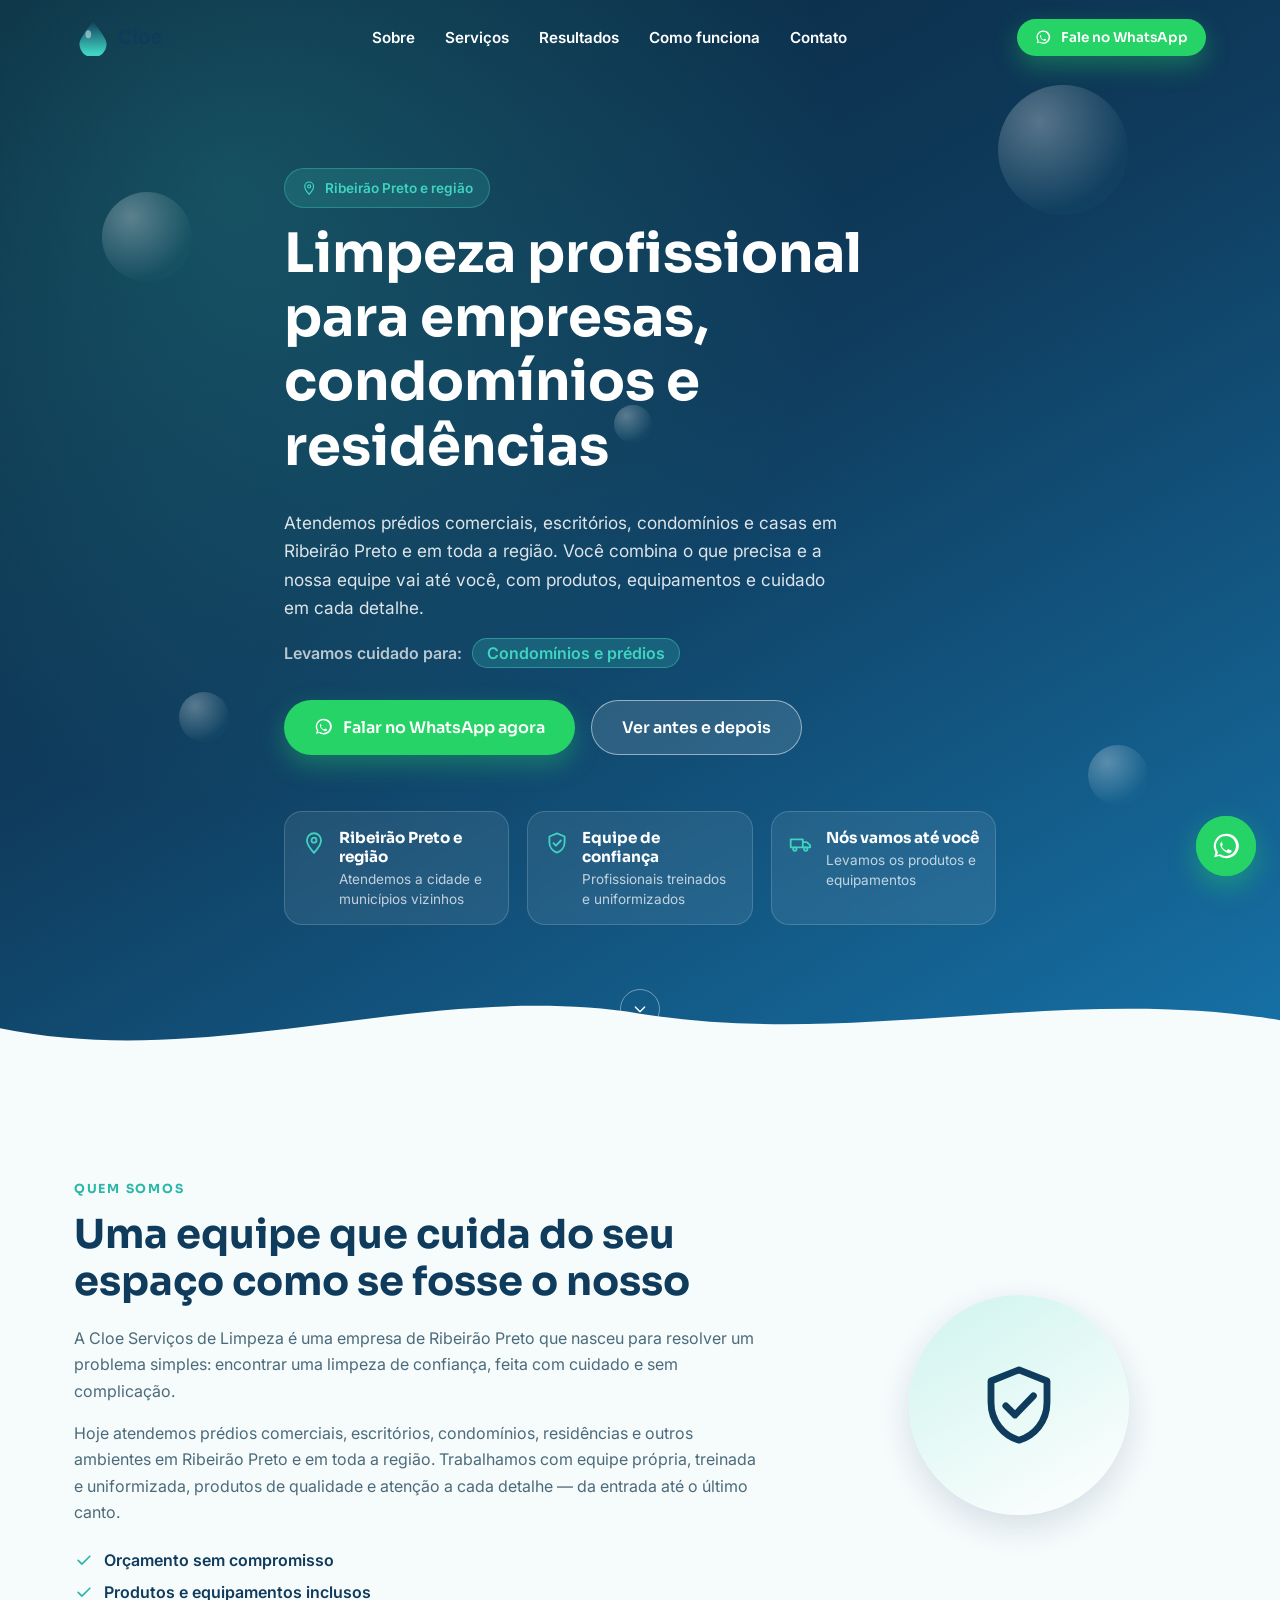
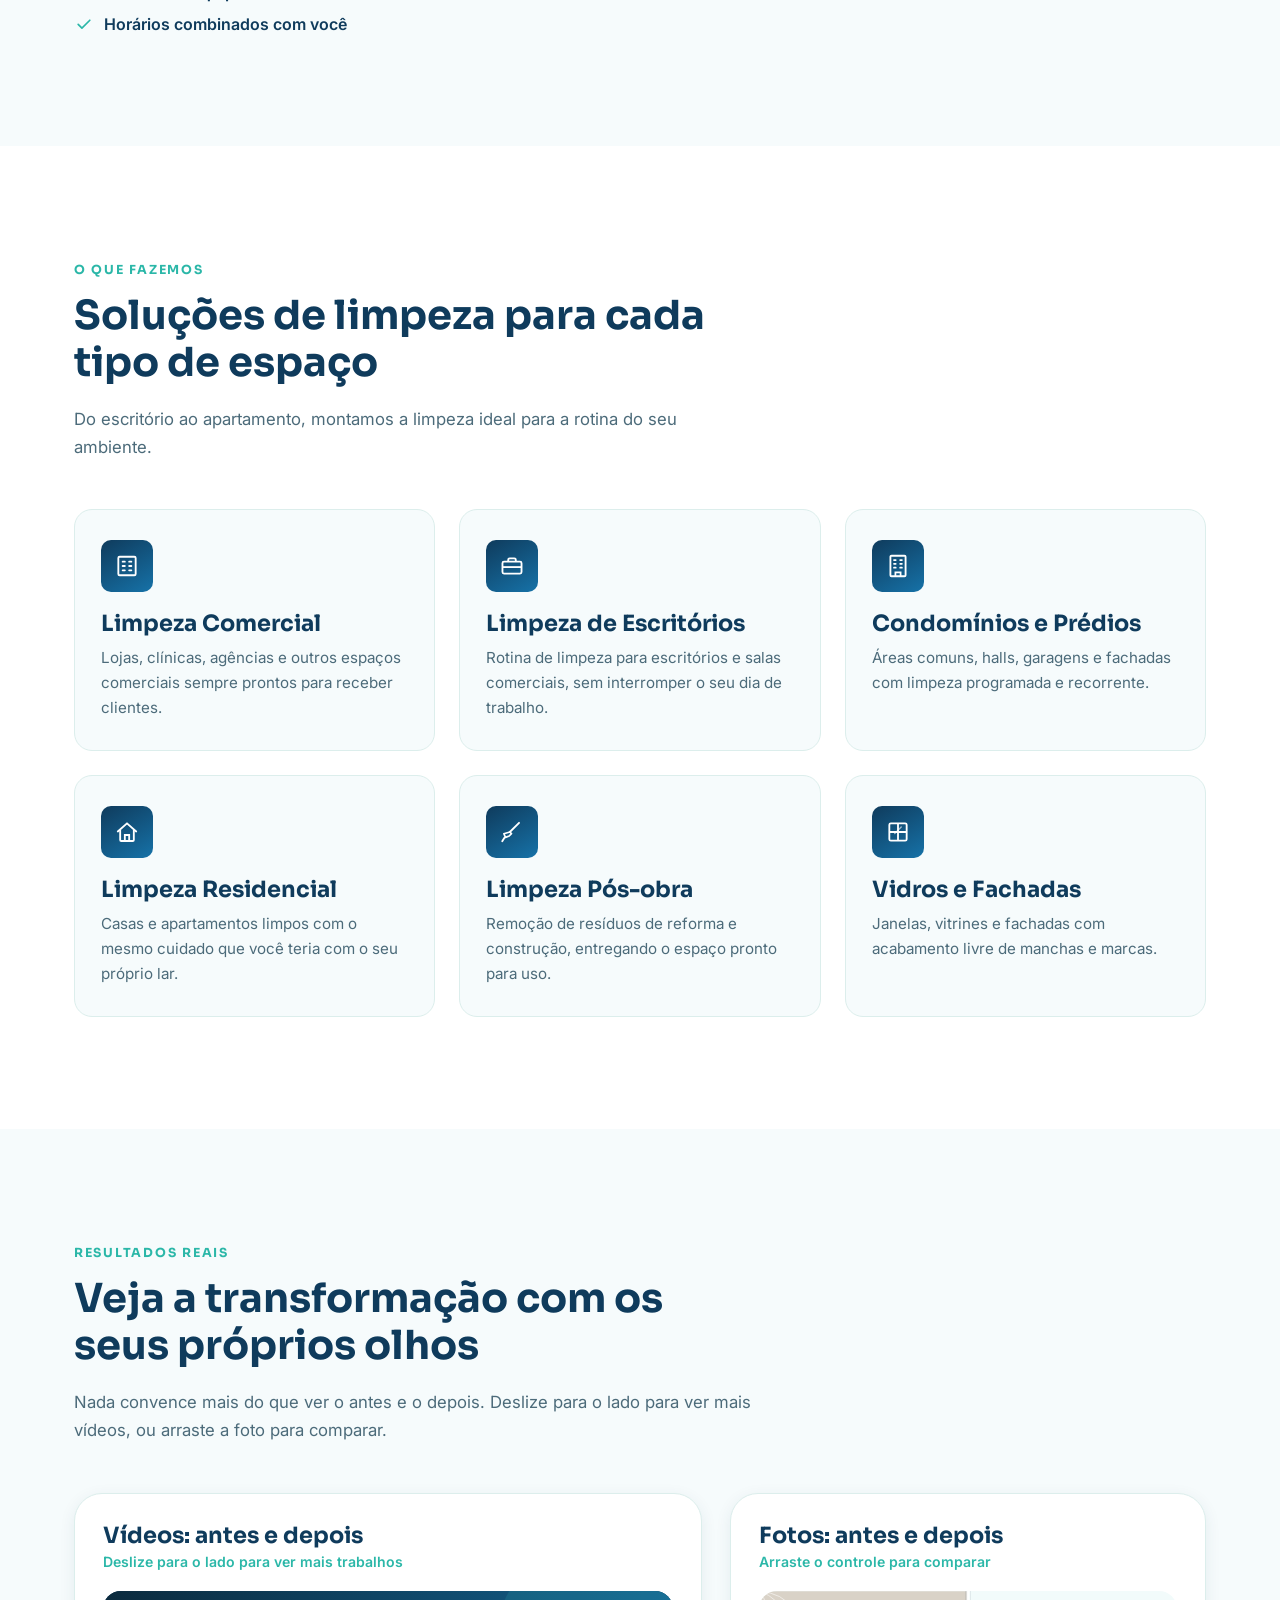
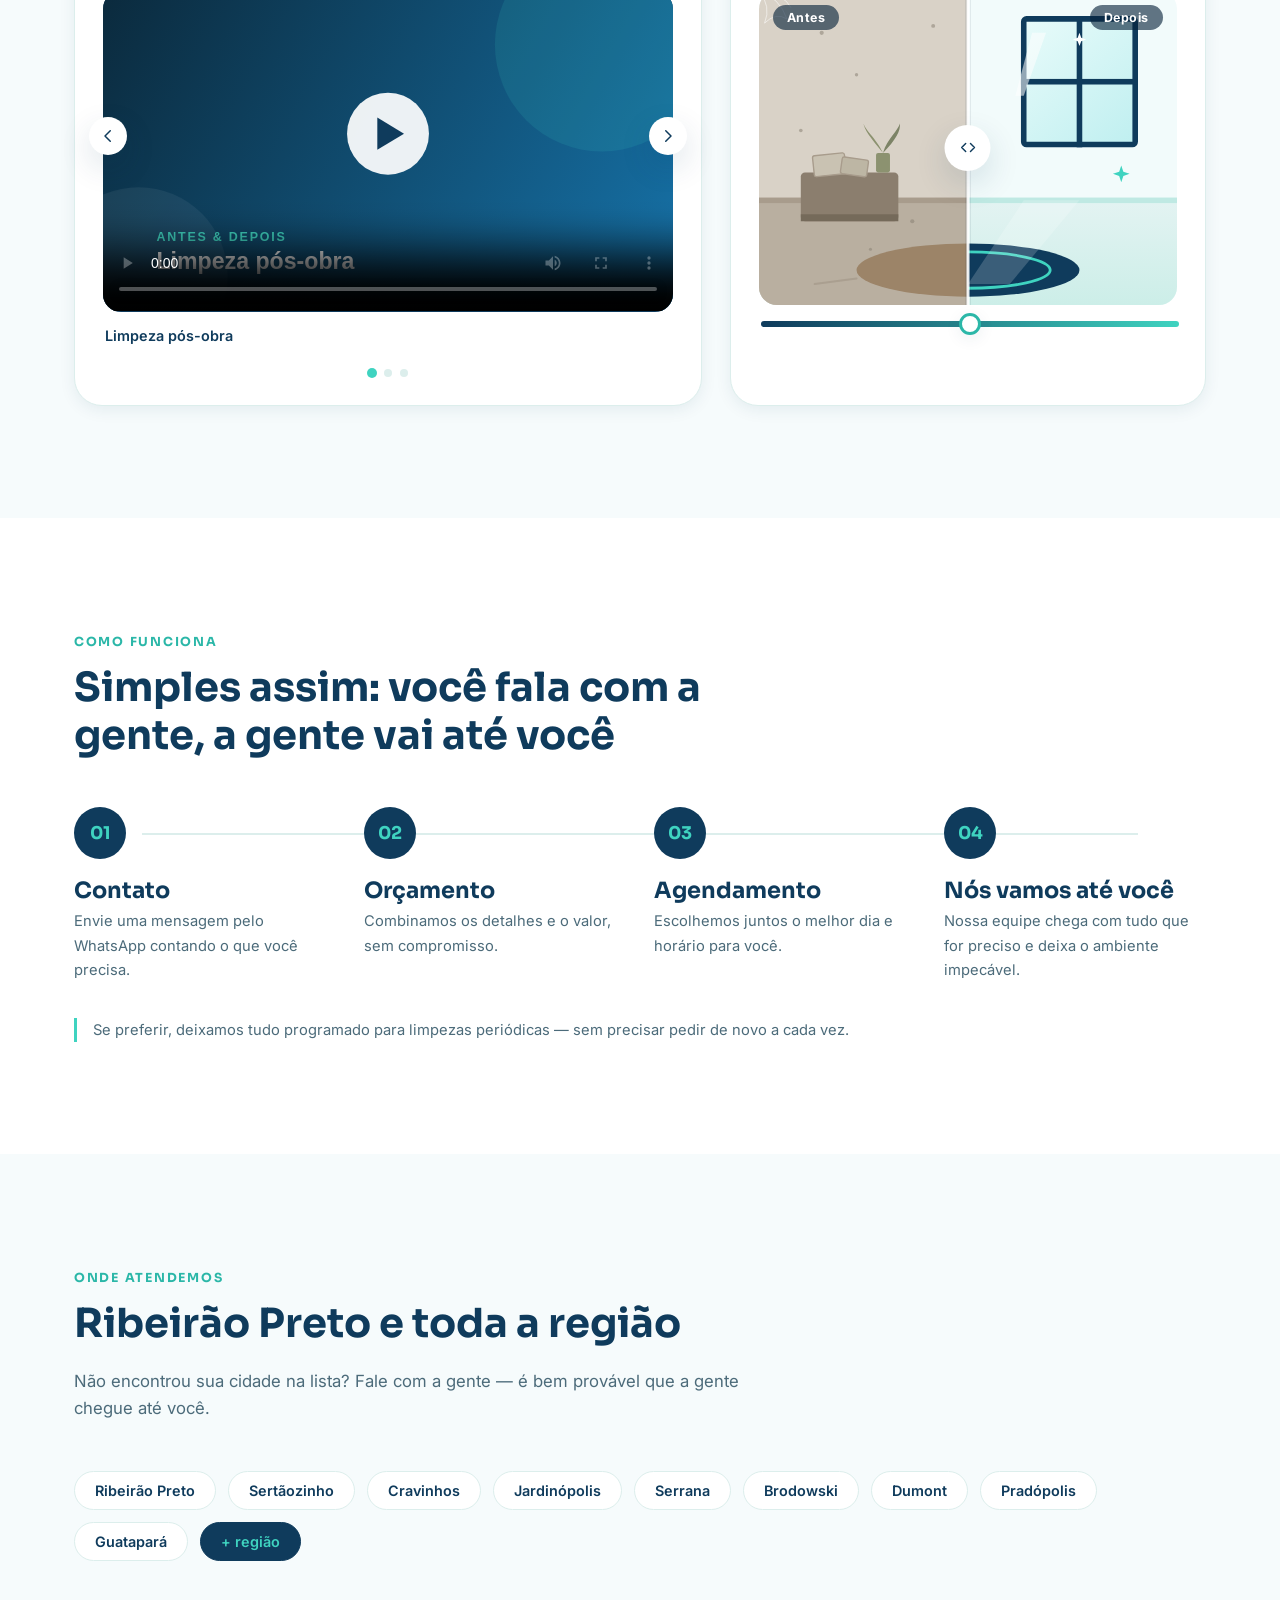
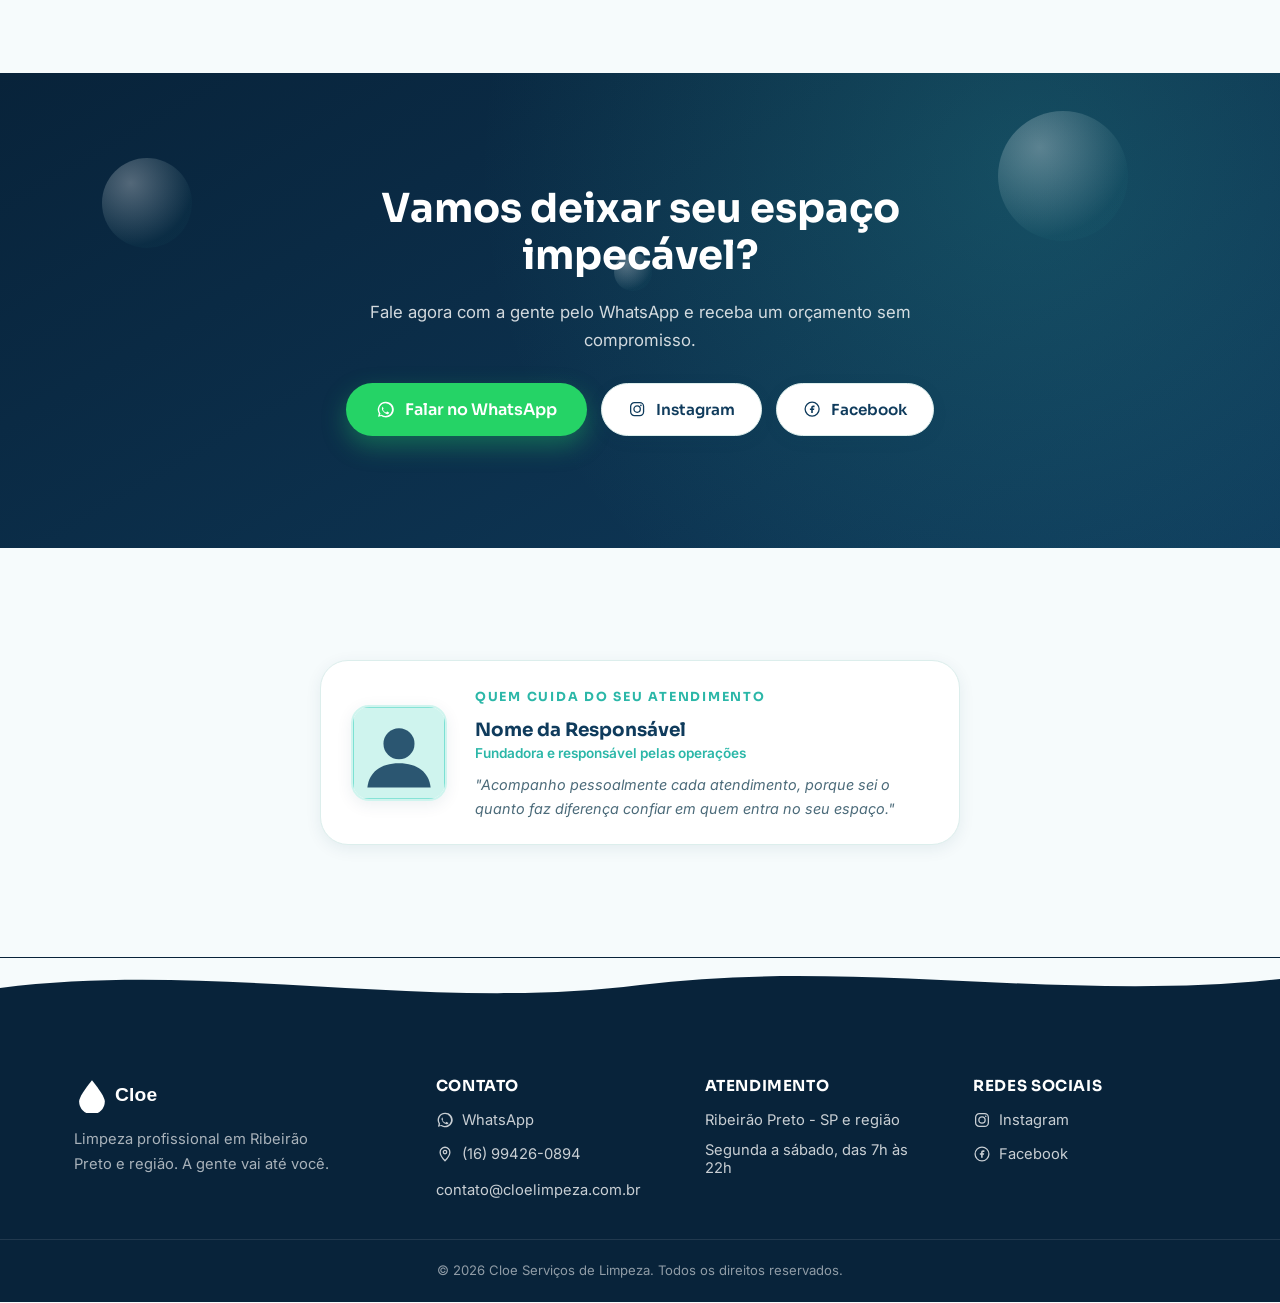
==== commit fbed73d7: "Ajuste do layout" ====
--- a/index.html
+++ b/index.html
@@ -444,7 +444,7 @@
         <h4>Atendimento</h4>
         <ul class="footer-text-list">
           <li data-config-text="address">Ribeirão Preto - SP e região</li>
-          <li data-config-text="hours">Segunda a sábado, das 8h às 18h</li>
+          <li data-config-text="hours">Segunda a sábado, das 7h às 22h</li>
         </ul>
       </div>
 
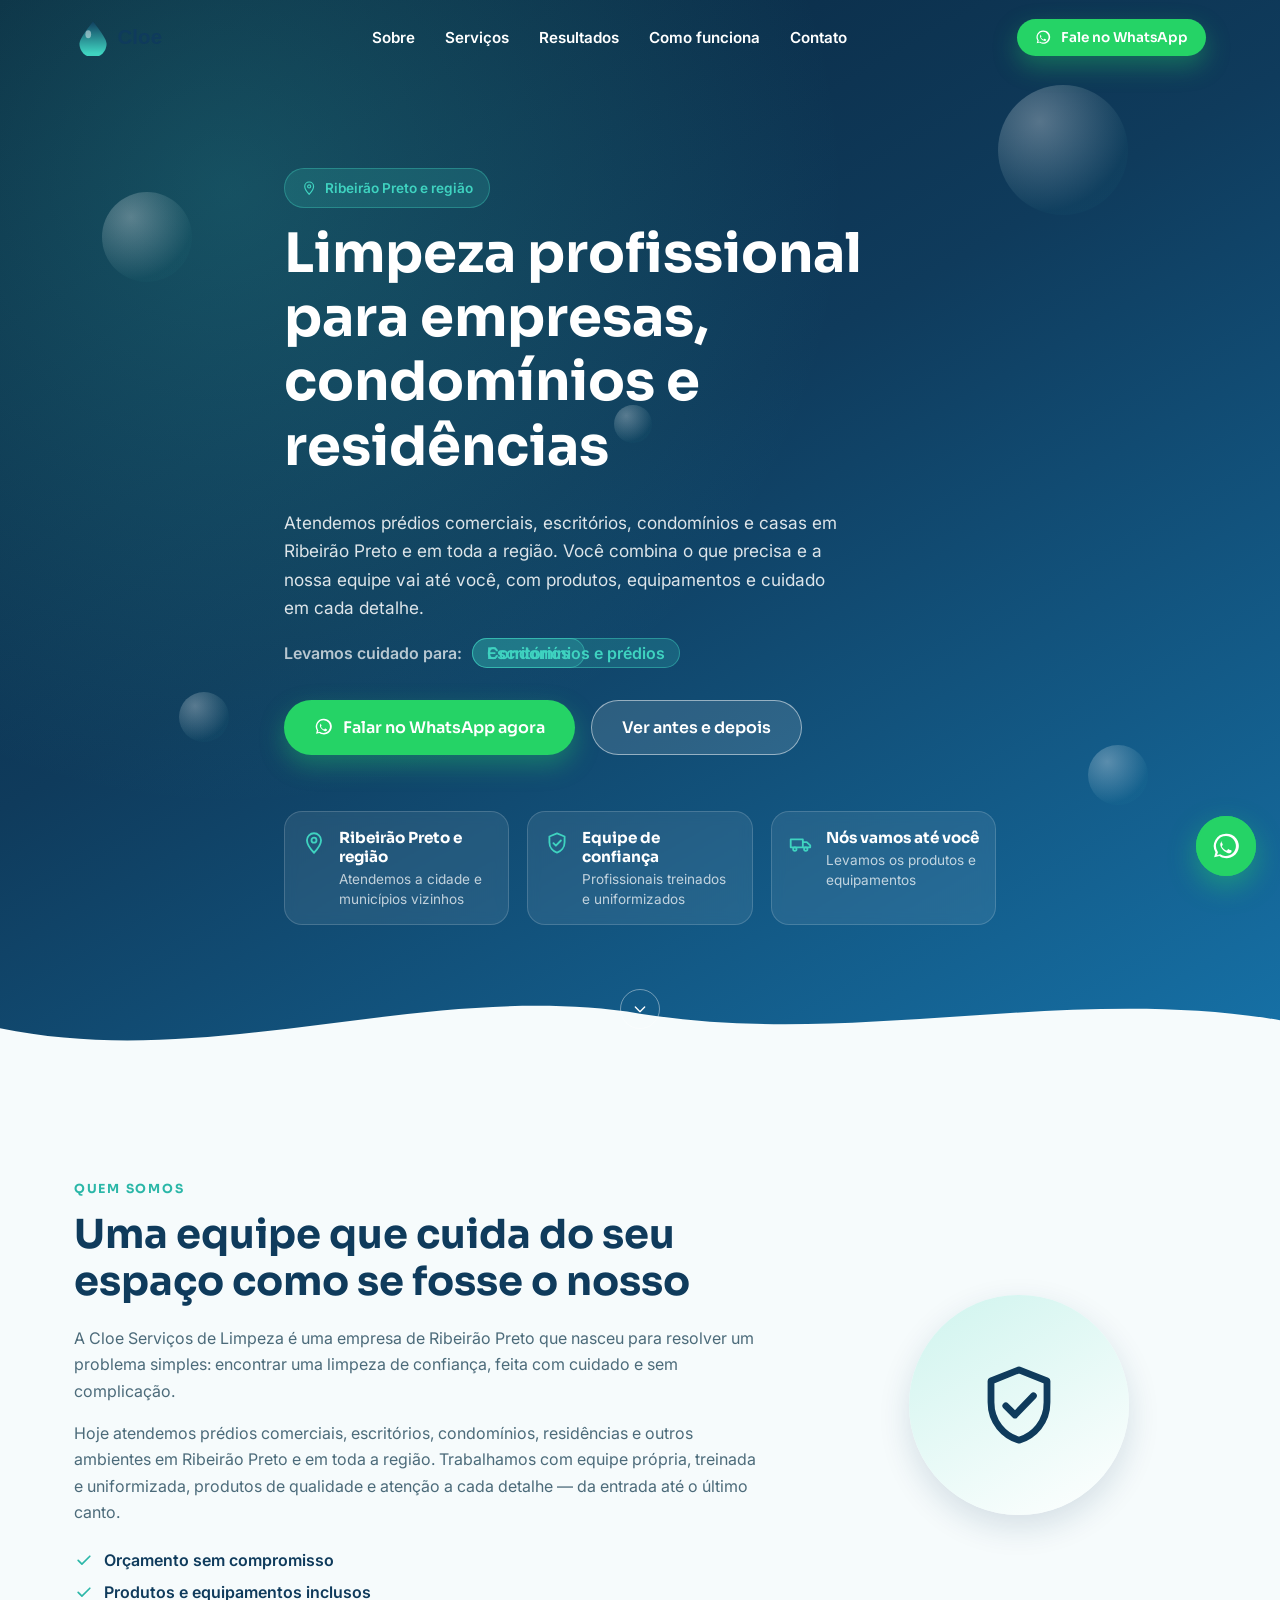
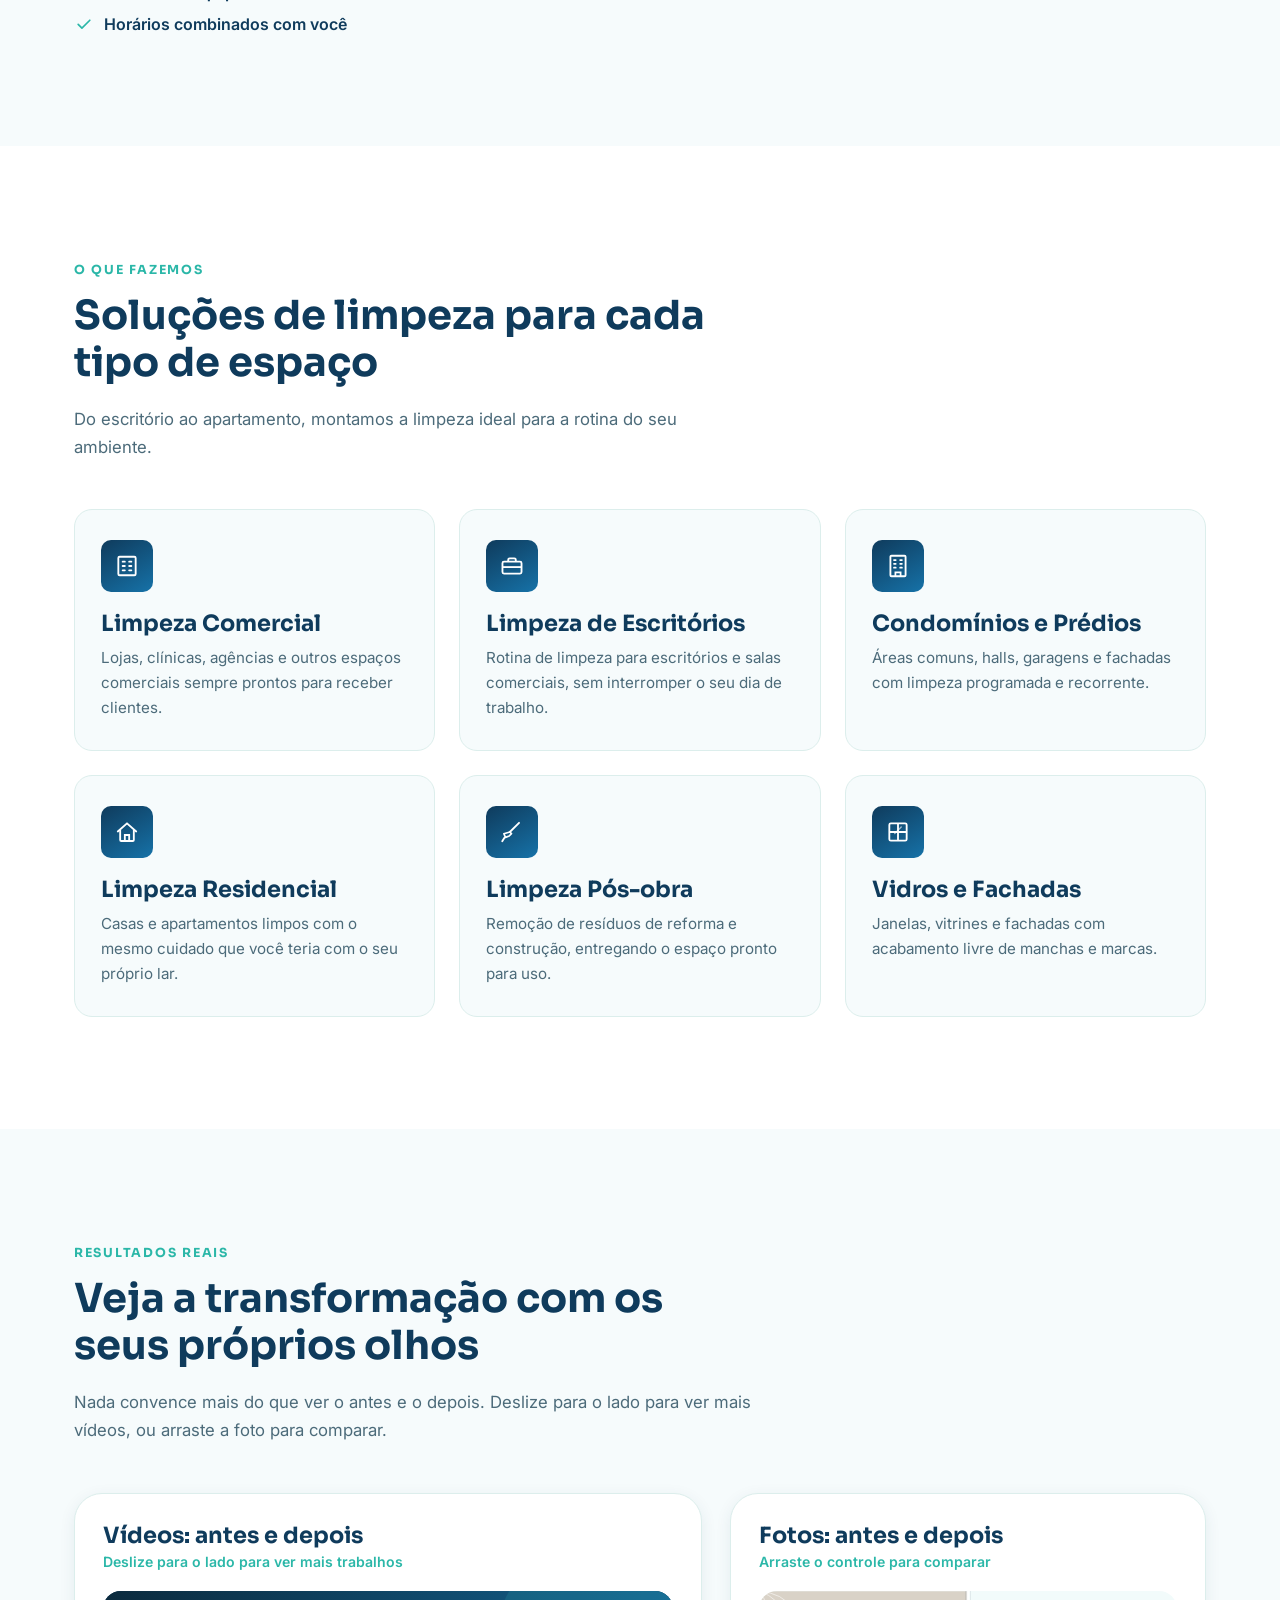
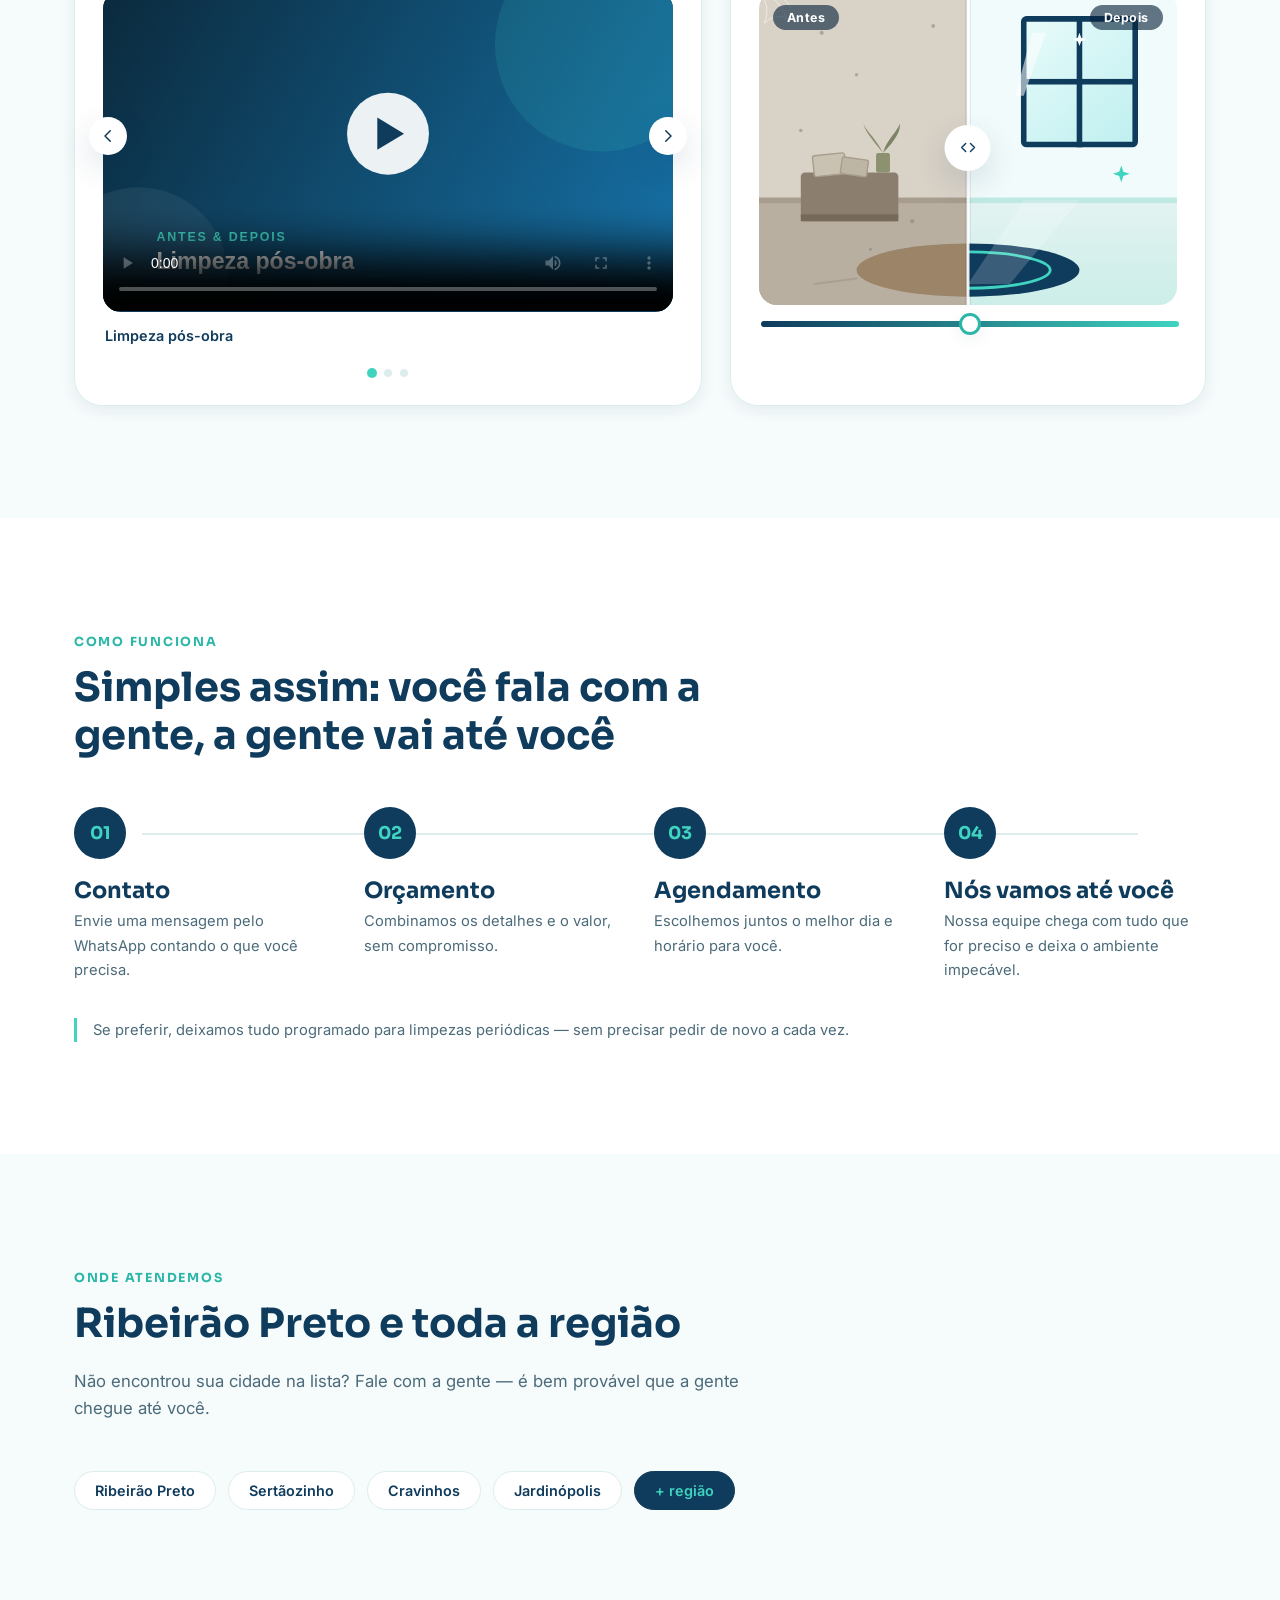
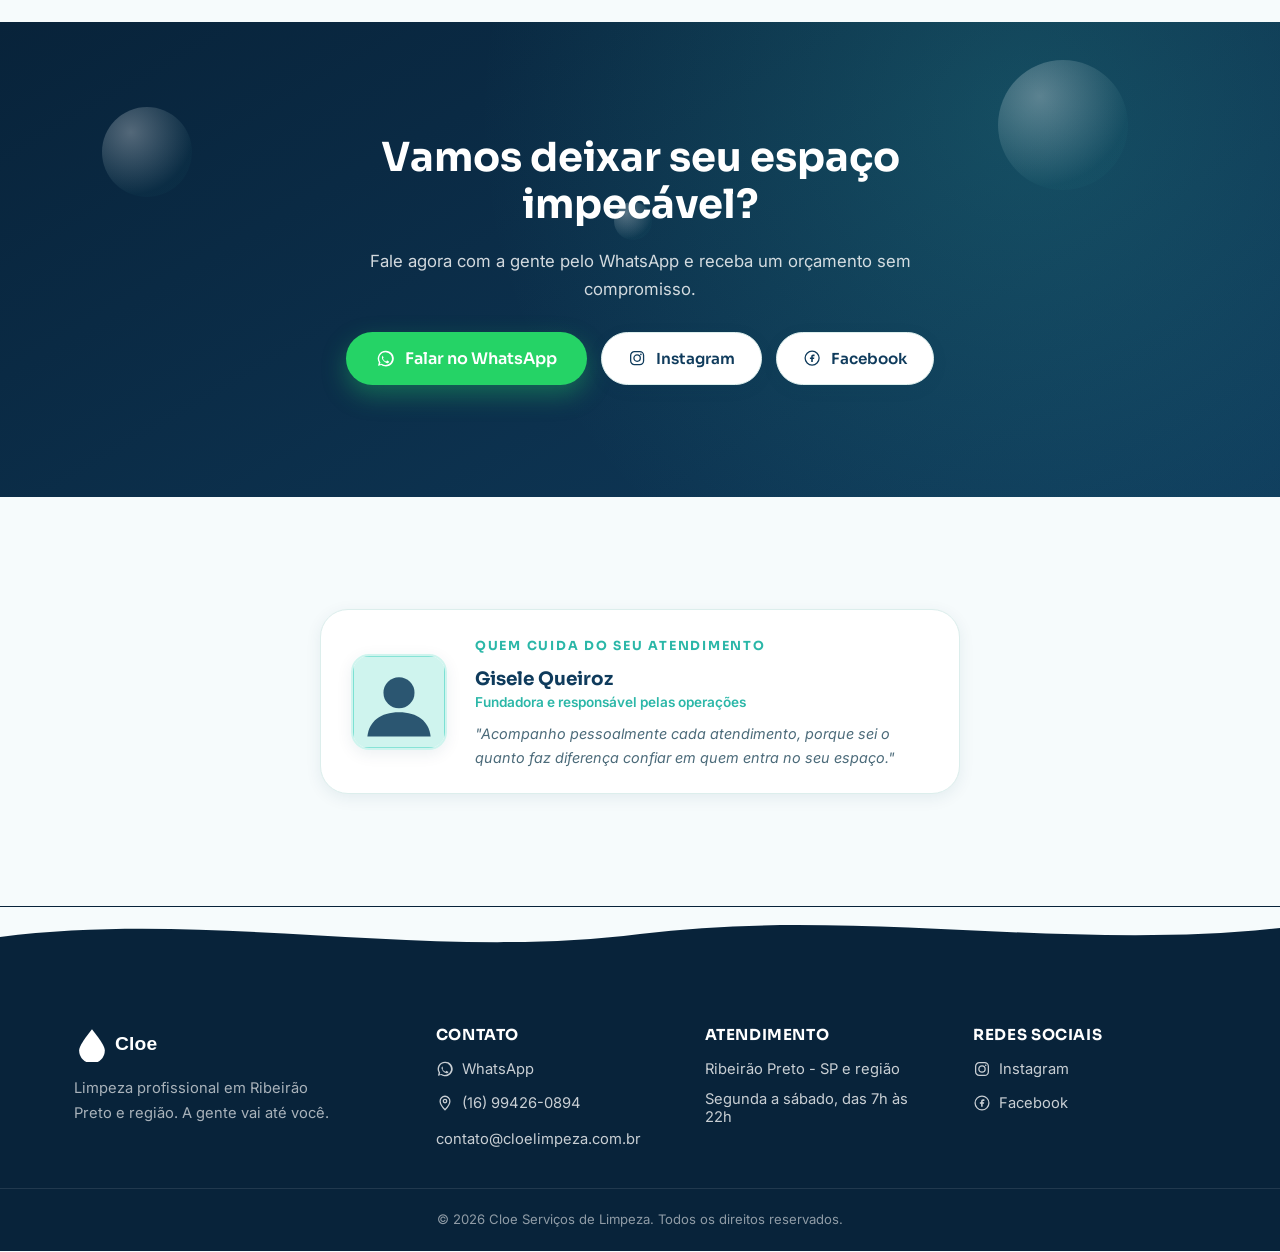
==== commit e79263f2: "Ajuste html" ====
--- a/index.html
+++ b/index.html
@@ -354,11 +354,6 @@
           <li>Sertãozinho</li>
           <li>Cravinhos</li>
           <li>Jardinópolis</li>
-          <li>Serrana</li>
-          <li>Brodowski</li>
-          <li>Dumont</li>
-          <li>Pradópolis</li>
-          <li>Guatapará</li>
           <li>+ região</li>
         </ul>
       </div>
@@ -397,7 +392,7 @@
         </div>
         <div class="equipe-texto">
           <span class="eyebrow">Quem cuida do seu atendimento</span>
-          <h3>Nome da Responsável</h3>
+          <h3>Gisele Queiroz</h3>
           <p class="equipe-cargo">Fundadora e responsável pelas operações</p>
           <p class="equipe-frase">"Acompanho pessoalmente cada atendimento, porque sei o quanto faz diferença confiar em quem entra no seu espaço."</p>
         </div>
@@ -429,7 +424,7 @@
           <li>
             <a data-config-href="telLink" href="#">
               <svg class="icon" aria-hidden="true"><use href="#icon-pin"></use></svg>
-              <span data-config-text="displayPhone">(16) 99999-9999</span>
+              <span data-config-text="displayPhone">(16) 99426-0894</span>
             </a>
           </li>
           <li>
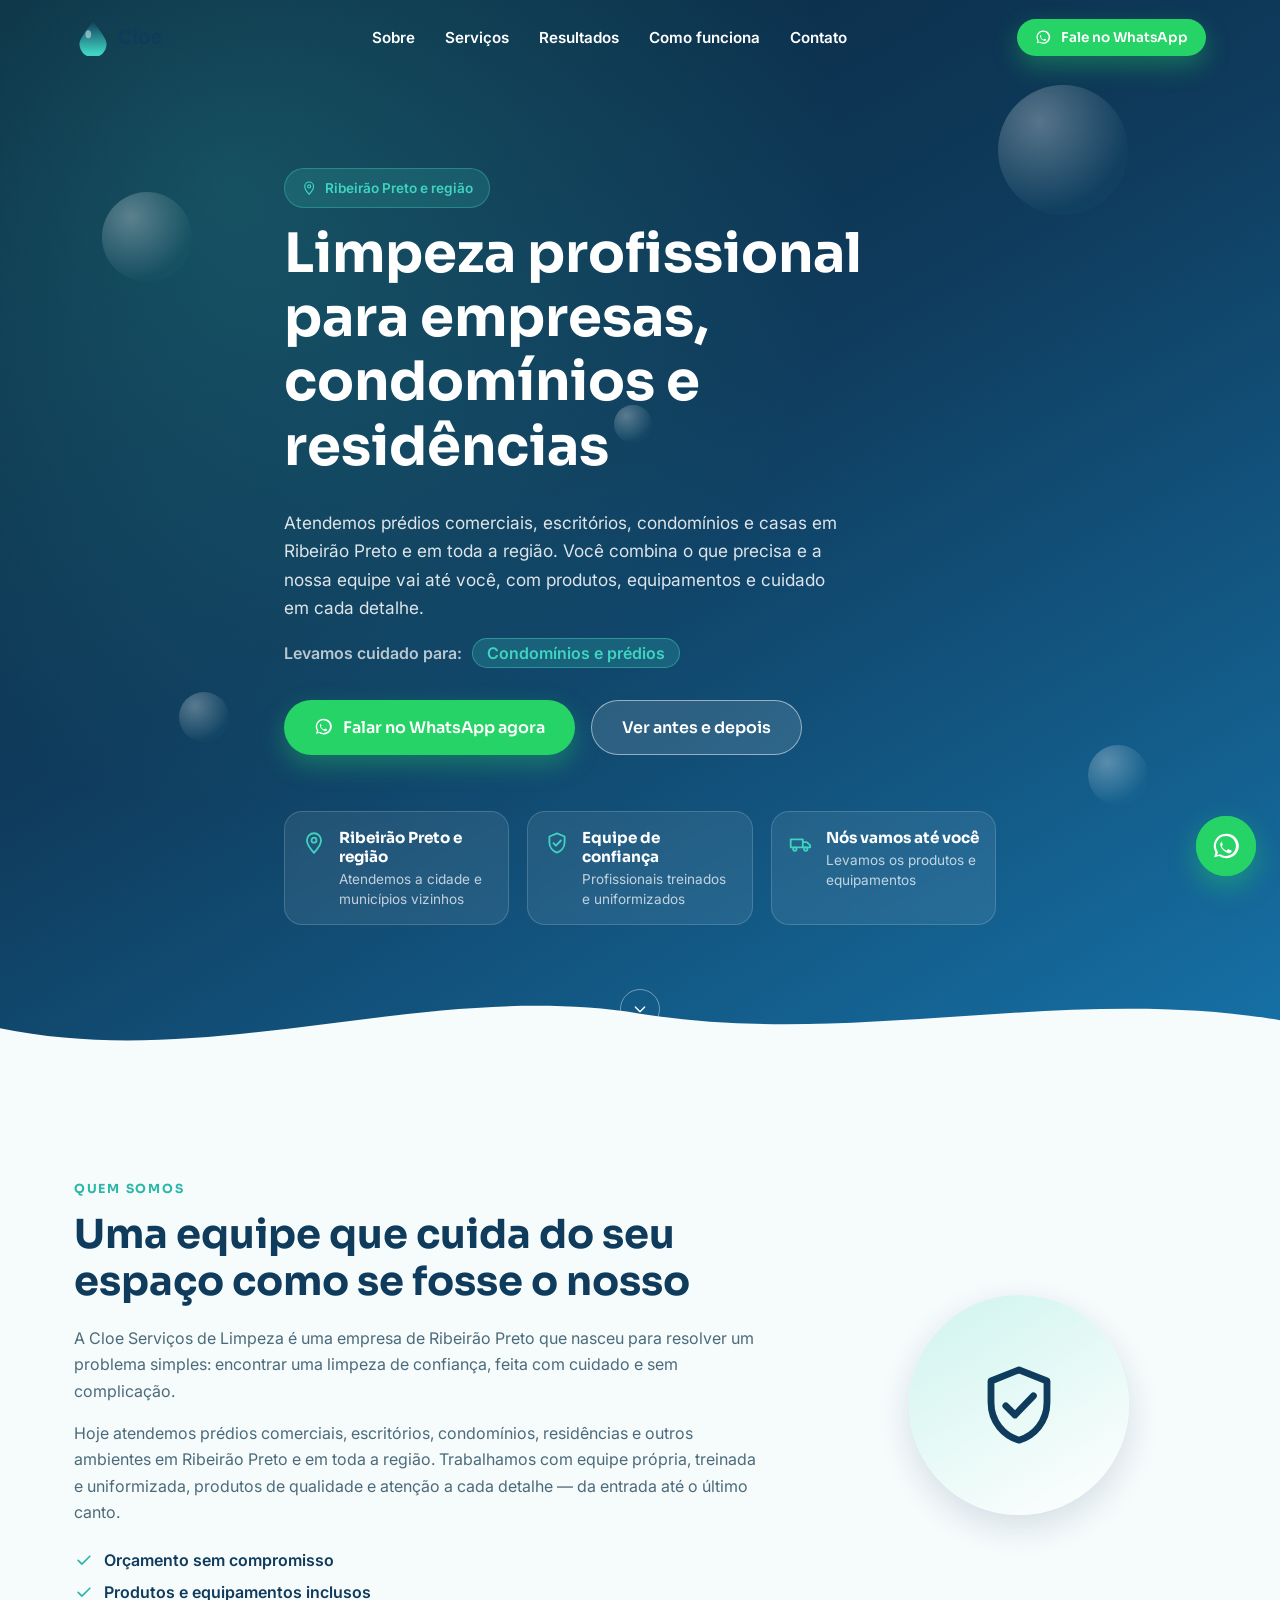
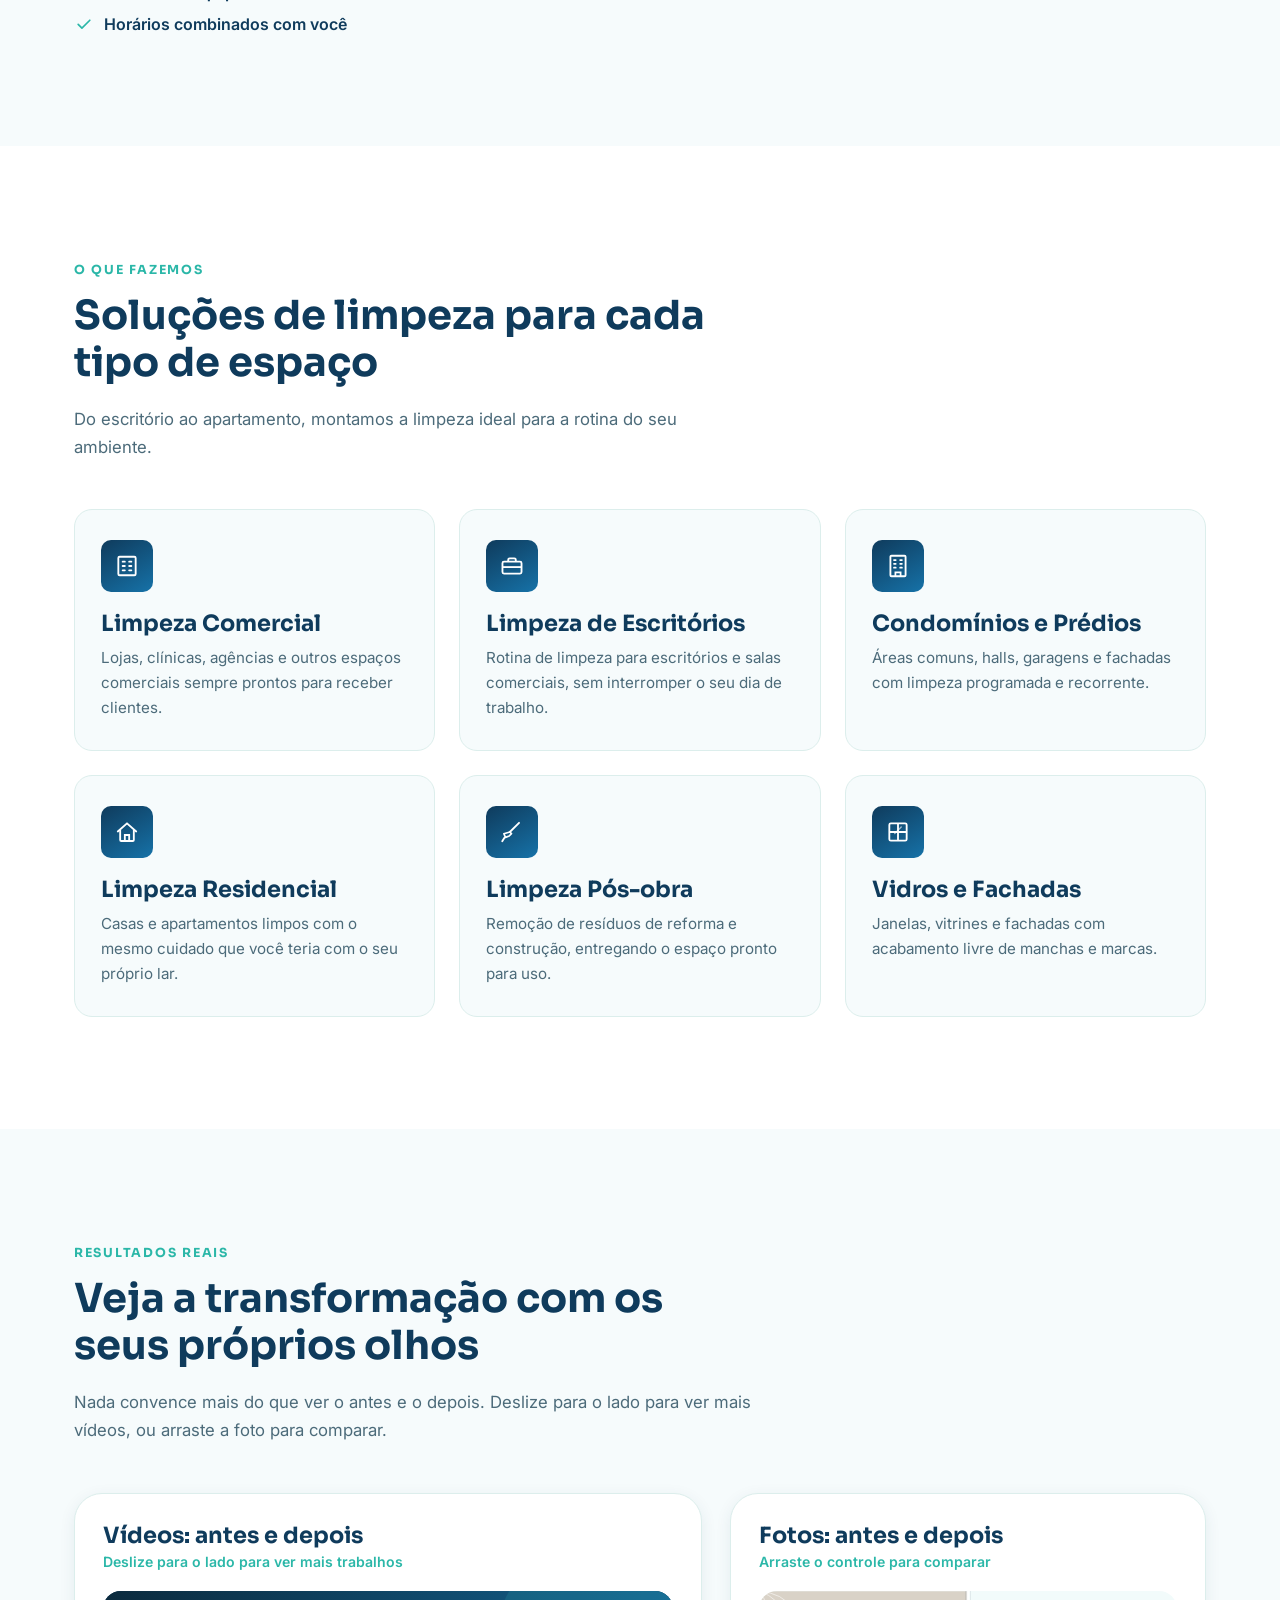
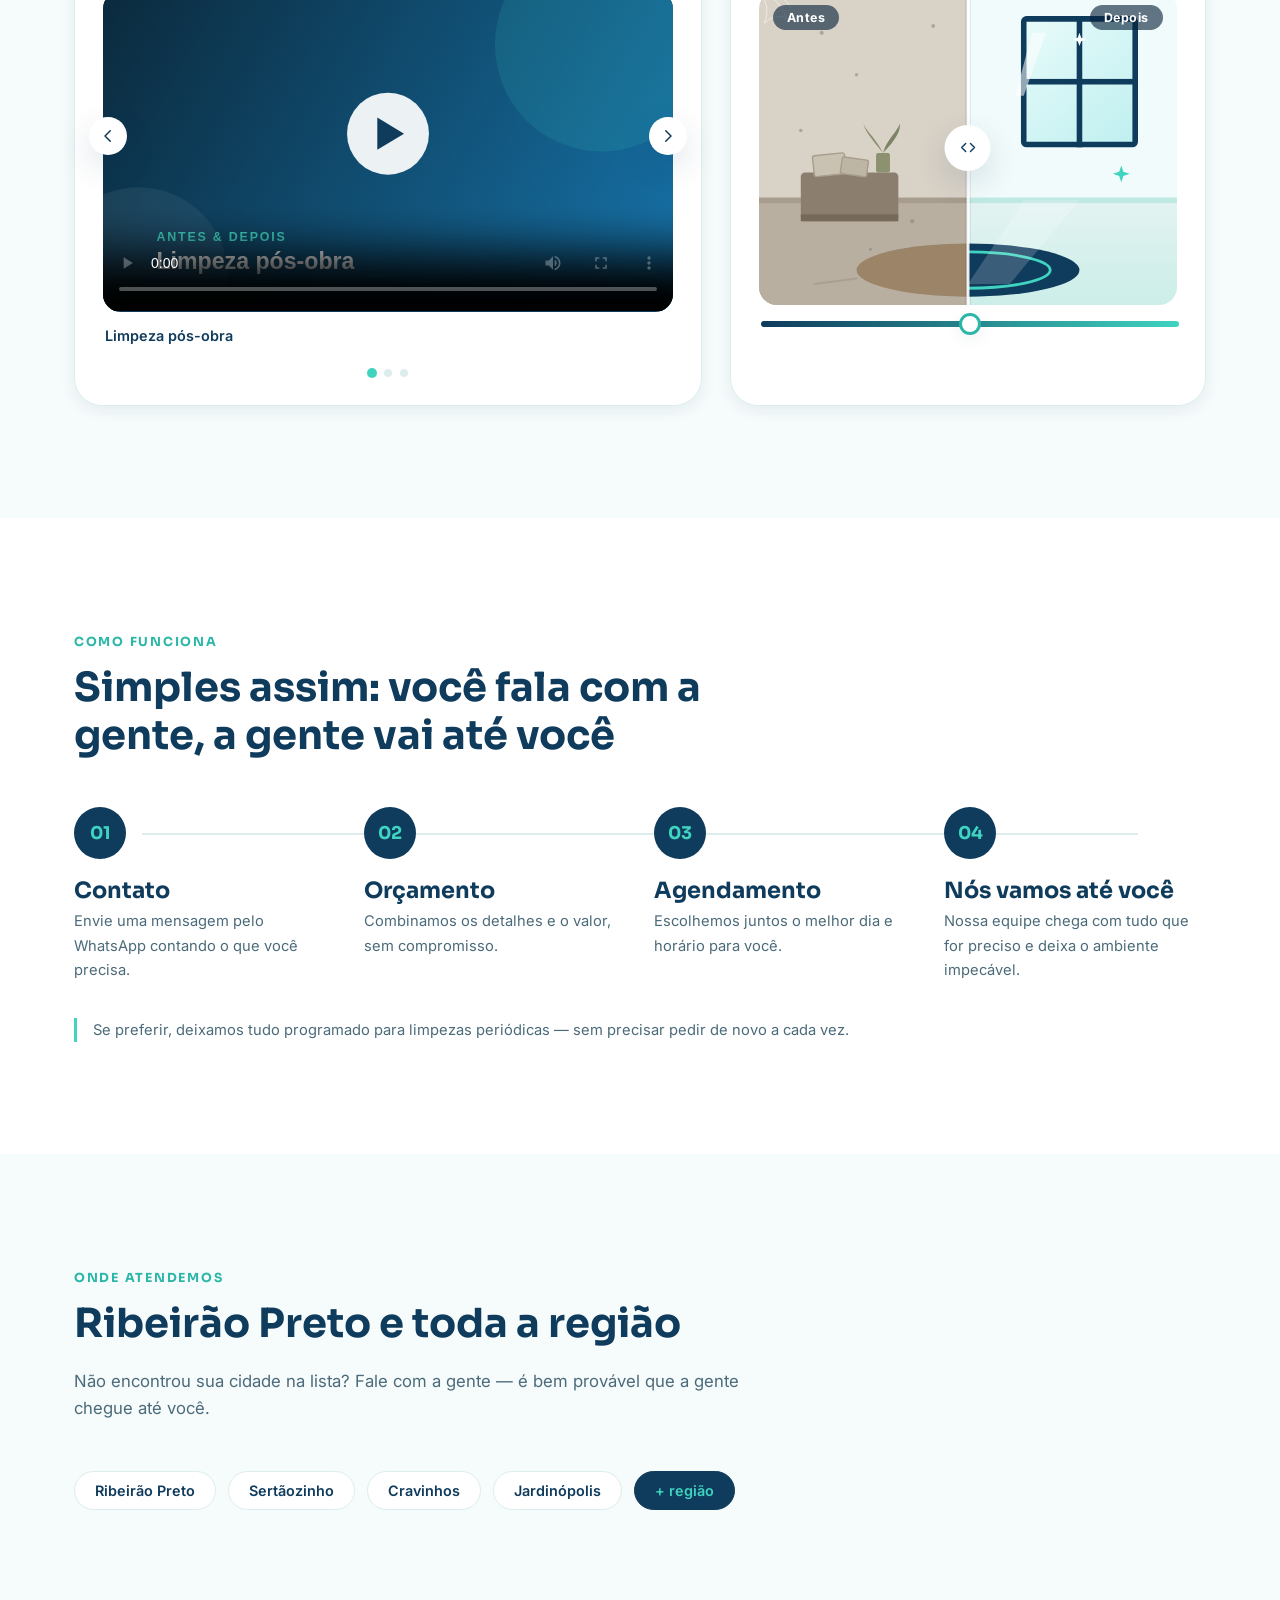
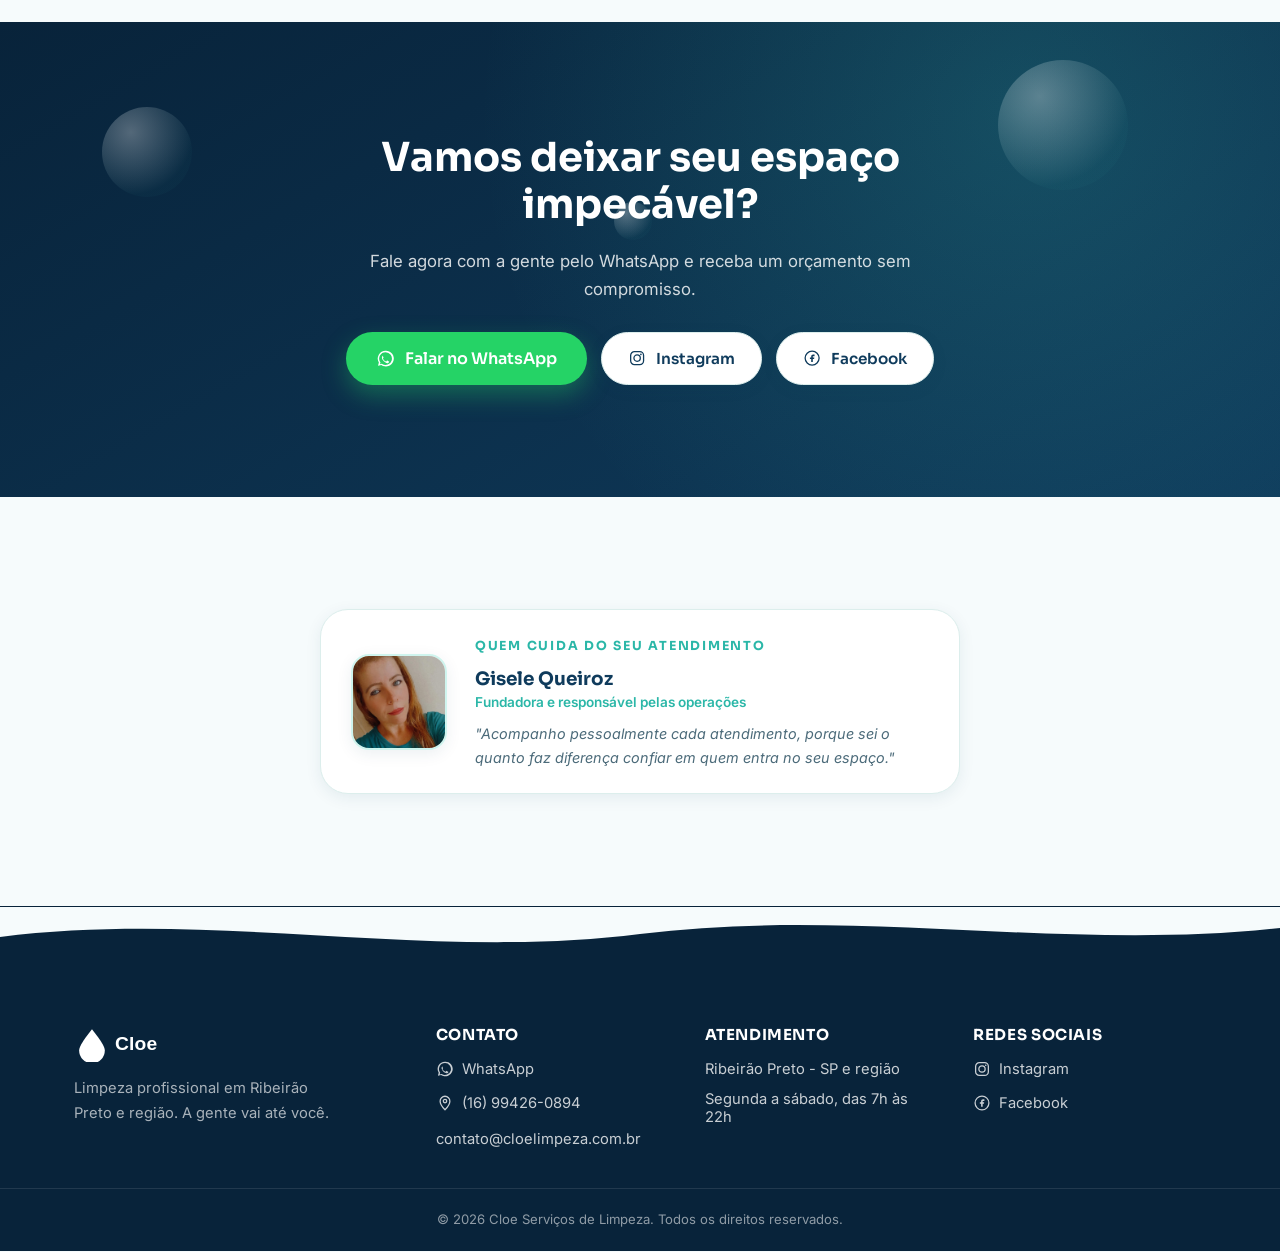
==== commit 22eb2850: "Ajustes" ====
--- a/index.html
+++ b/index.html
@@ -388,7 +388,7 @@
     <section class="section equipe" id="equipe">
       <div class="container equipe-inner" data-reveal>
         <div class="equipe-foto">
-          <img src="assets/equipe-responsavel.jpg" alt="Foto da responsável pelo atendimento da Cloe Serviços de Limpeza" onerror="this.onerror=null;this.src='assets/avatar-placeholder.svg';">
+          <img src="assets/gisele-perfil.png" alt="Foto da responsável pelo atendimento da Cloe Serviços de Limpeza" onerror="this.onerror=null;this.src='assets/avatar-placeholder.svg';">
         </div>
         <div class="equipe-texto">
           <span class="eyebrow">Quem cuida do seu atendimento</span>
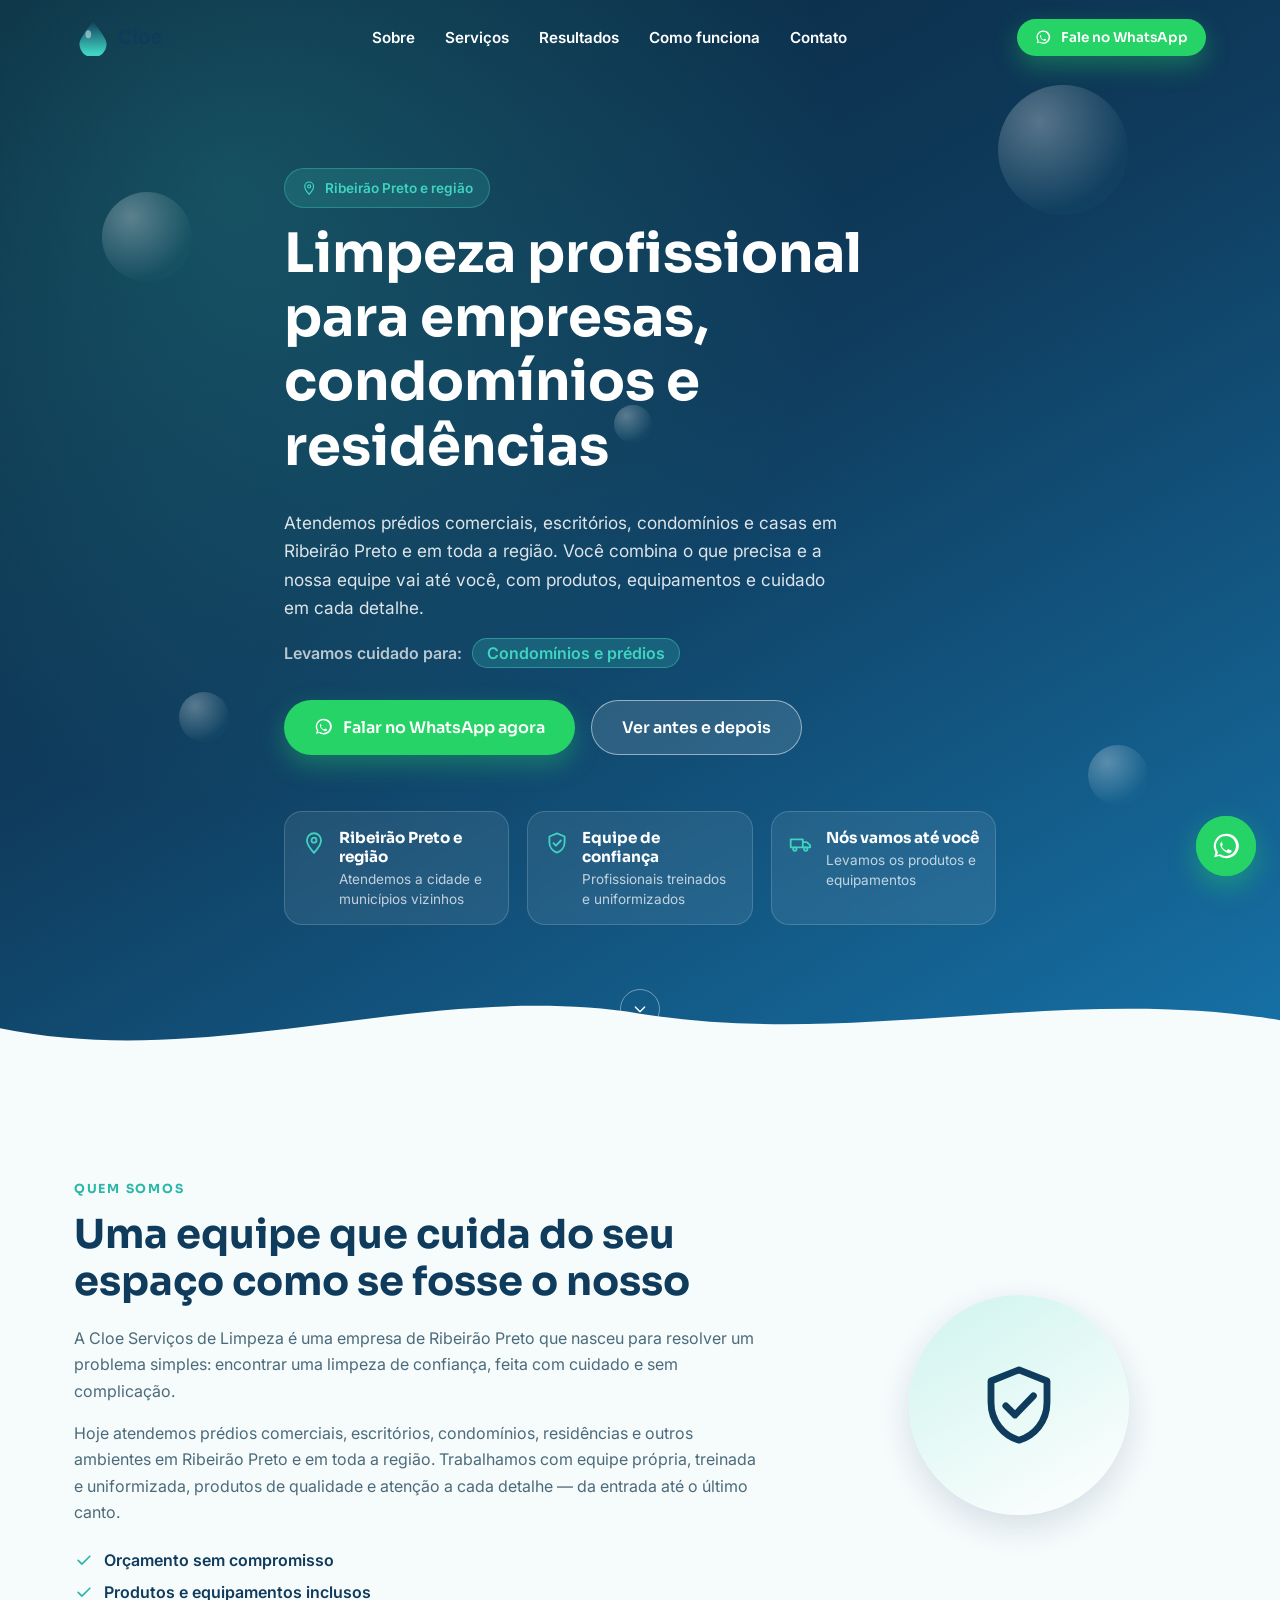
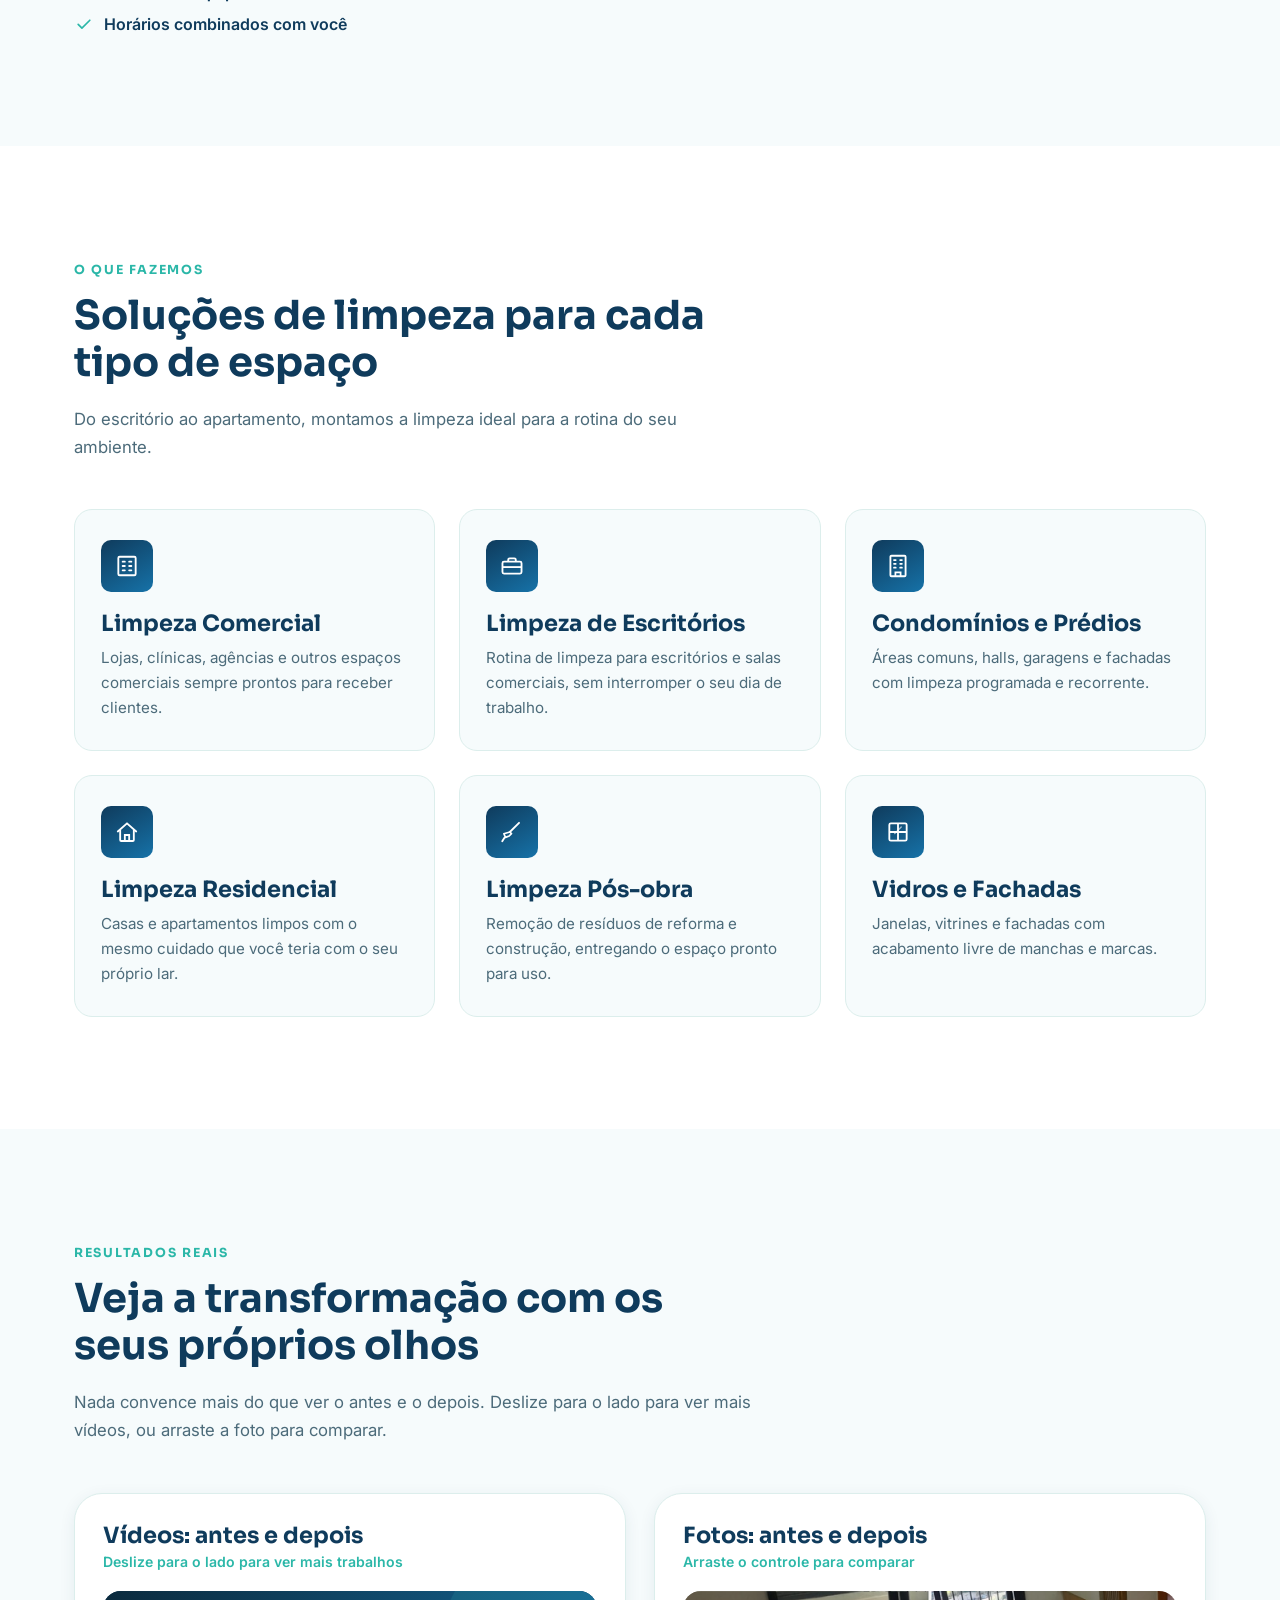
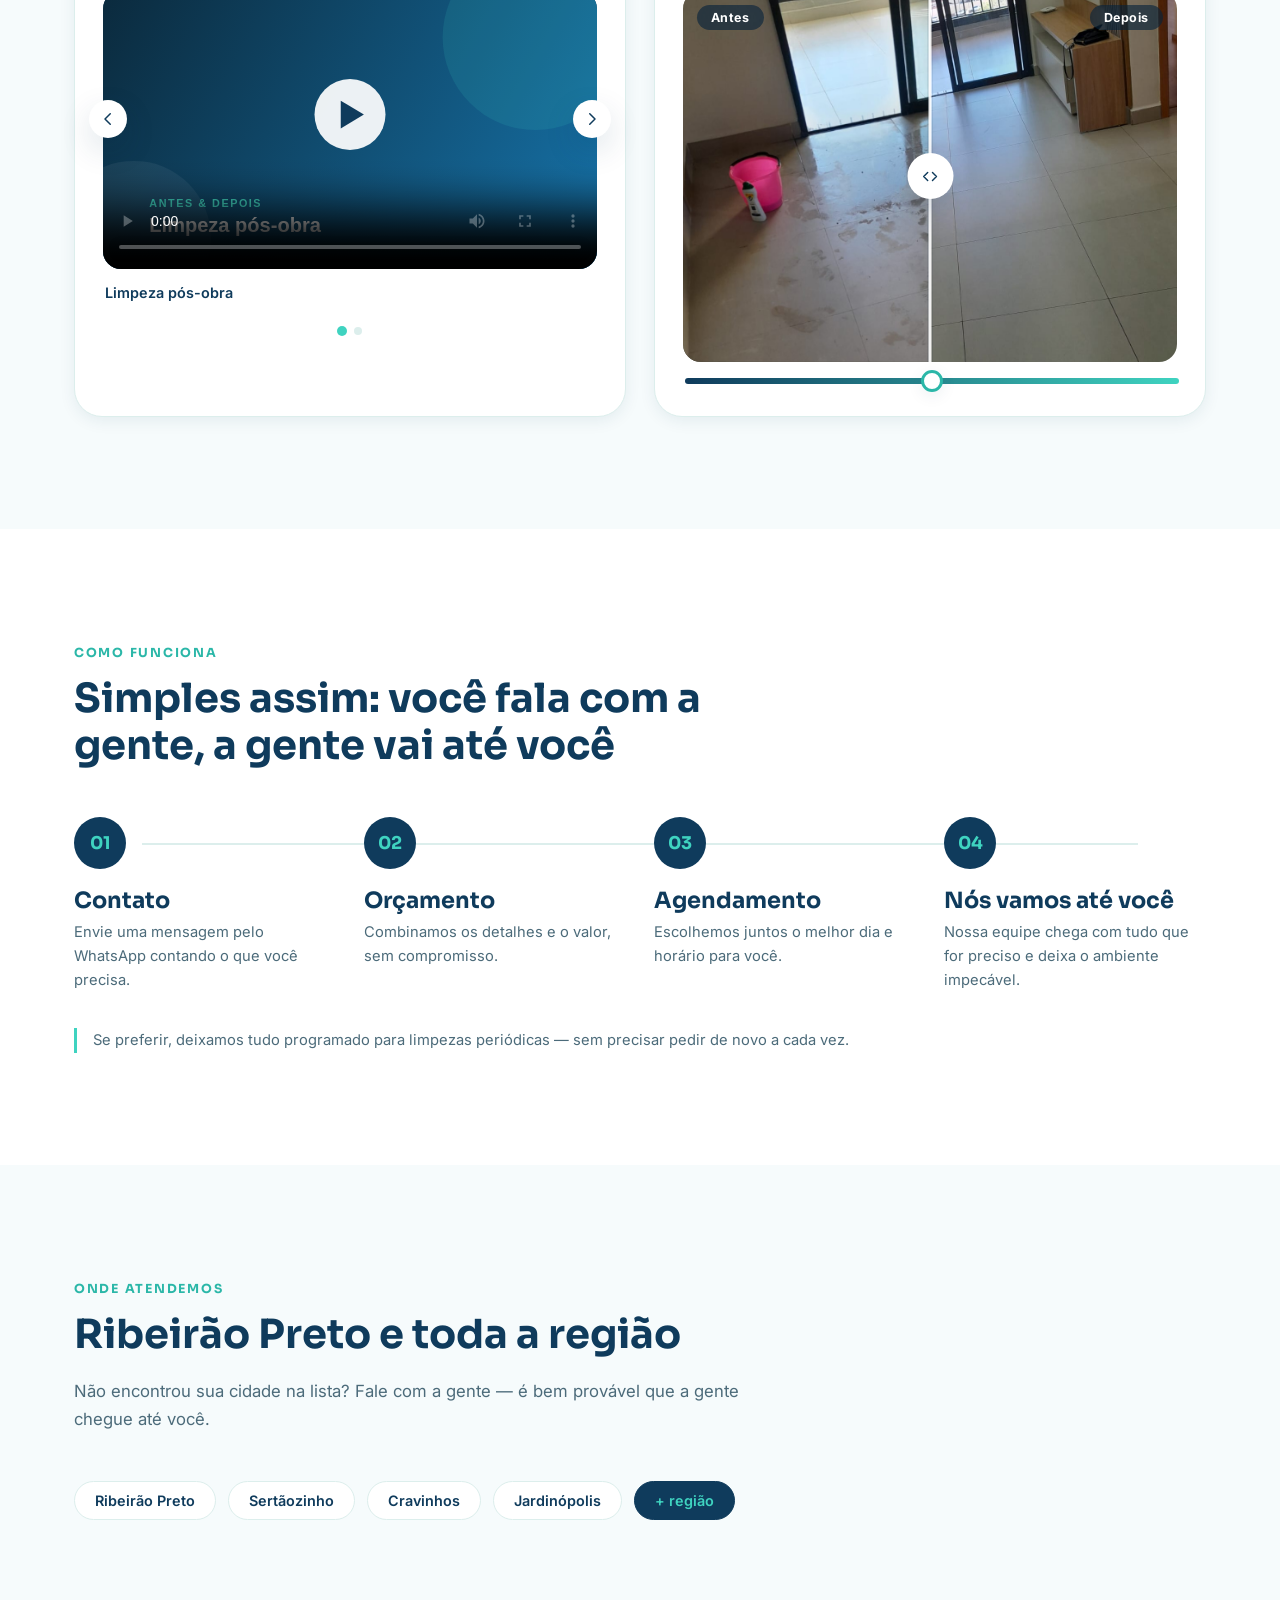
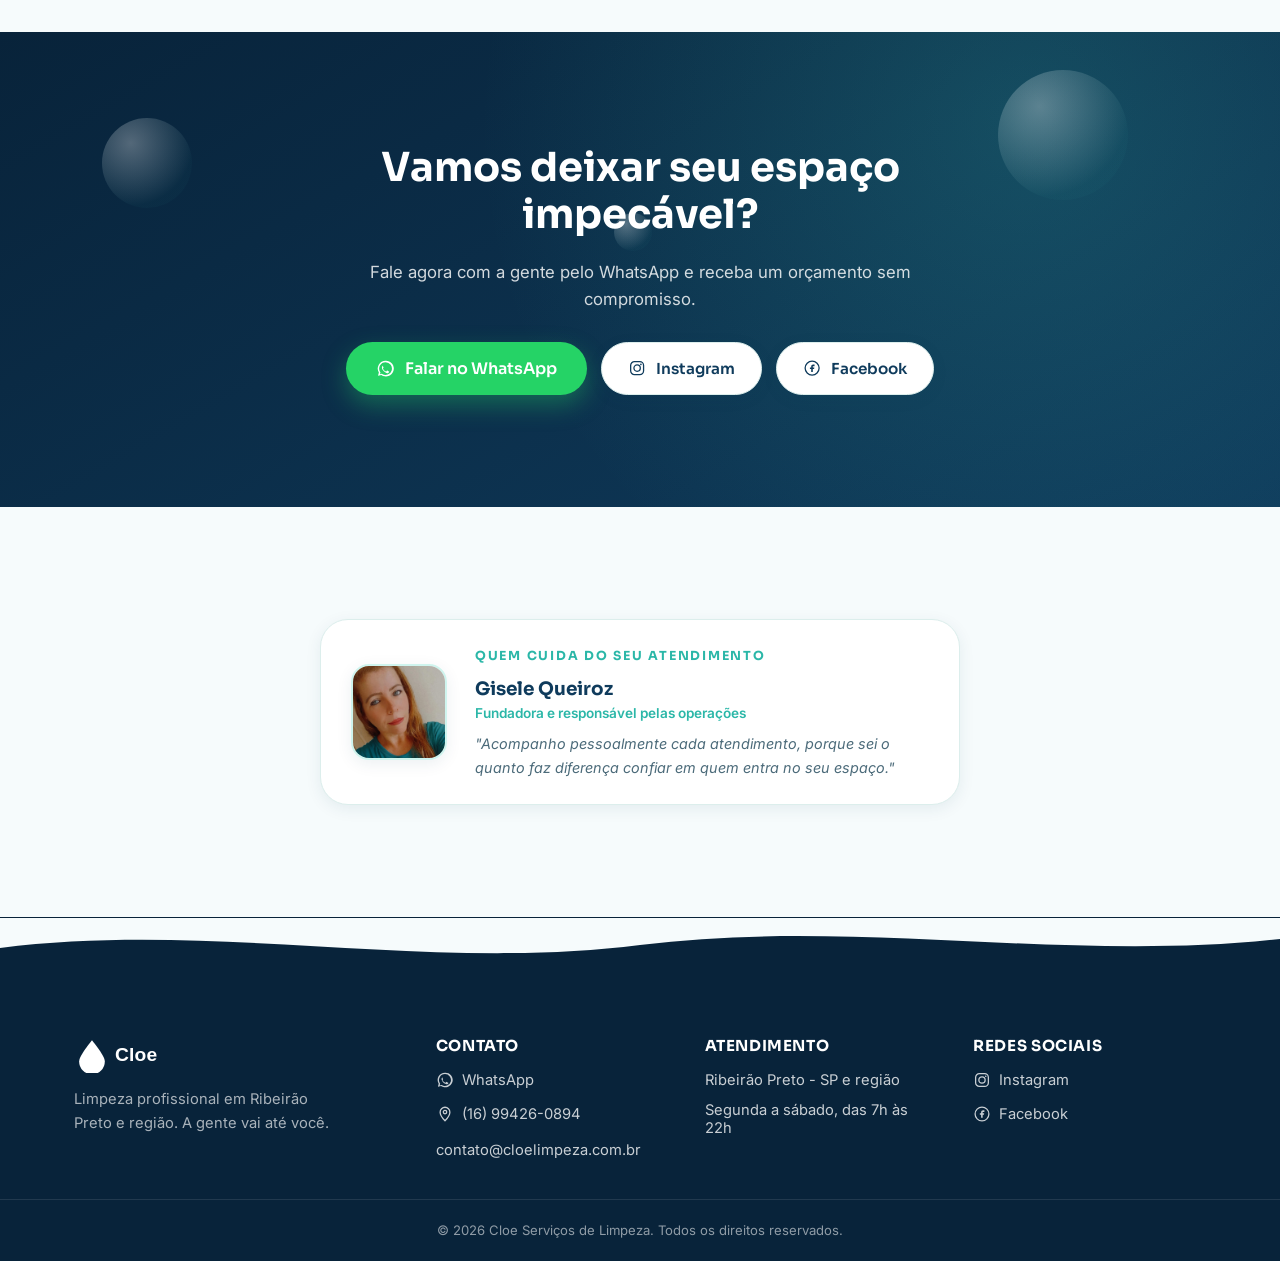
==== commit 3187eeda: "Ajustando imagens" ====
--- a/index.html
+++ b/index.html
@@ -1,51 +1,129 @@
 <!DOCTYPE html>
 <html lang="pt-BR">
+
 <head>
   <meta charset="UTF-8">
   <meta name="viewport" content="width=device-width, initial-scale=1.0">
   <title>Cloe Serviços de Limpeza | Limpeza Comercial e Residencial em Ribeirão Preto</title>
-  <meta name="description" content="Limpeza profissional para empresas, escritórios, condomínios, prédios comerciais e residências em Ribeirão Preto e região. A gente vai até você. Fale agora no WhatsApp.">
+  <meta name="description"
+    content="Limpeza profissional para empresas, escritórios, condomínios, prédios comerciais e residências em Ribeirão Preto e região. A gente vai até você. Fale agora no WhatsApp.">
   <meta name="theme-color" content="#0F3B5C">
   <meta property="og:type" content="website">
   <meta property="og:title" content="Cloe Serviços de Limpeza">
-  <meta property="og:description" content="Limpeza profissional para empresas, condomínios e residências em Ribeirão Preto e região. A gente vai até você.">
+  <meta property="og:description"
+    content="Limpeza profissional para empresas, condomínios e residências em Ribeirão Preto e região. A gente vai até você.">
   <meta property="og:image" content="assets/poster-video-2.svg">
   <meta property="og:locale" content="pt_BR">
   <link rel="icon" type="image/svg+xml" href="assets/favicon.svg">
   <link rel="preconnect" href="https://fonts.googleapis.com">
   <link rel="preconnect" href="https://fonts.gstatic.com" crossorigin>
-  <link href="https://fonts.googleapis.com/css2?family=Inter:wght@400;500;600;700&family=Sora:wght@500;600;700;800&display=swap" rel="stylesheet">
+  <link
+    href="https://fonts.googleapis.com/css2?family=Inter:wght@400;500;600;700&family=Sora:wght@500;600;700;800&display=swap"
+    rel="stylesheet">
 
   <link rel="stylesheet" href="css/style.css">
 </head>
+
 <body>
 
   <a class="skip-link" href="#conteudo-principal">Pular para o conteúdo</a>
   <svg class="icon-sprite" aria-hidden="true" focusable="false" style="display:none">
-    <symbol id="icon-pin" viewBox="0 0 24 24"><path d="M12 21s-6.5-6.8-6.5-11.5A6.5 6.5 0 1 1 18.5 9.5C18.5 14.2 12 21 12 21Z" fill="none" stroke="currentColor" stroke-width="1.7" stroke-linejoin="round"/><circle cx="12" cy="9.4" r="2.3" fill="none" stroke="currentColor" stroke-width="1.7"/></symbol>
-    <symbol id="icon-shield" viewBox="0 0 24 24"><path d="M12 3.2 19 6v5.3c0 5-3.3 8.4-7 9.5-3.7-1.1-7-4.5-7-9.5V6l7-2.8Z" fill="none" stroke="currentColor" stroke-width="1.7" stroke-linejoin="round"/><path d="M8.7 12.2 11 14.5l4.6-4.8" fill="none" stroke="currentColor" stroke-width="1.7" stroke-linecap="round" stroke-linejoin="round"/></symbol>
-    <symbol id="icon-van" viewBox="0 0 24 24"><path d="M2.5 8.7h11.2v7.3H2.5z" fill="none" stroke="currentColor" stroke-width="1.7" stroke-linejoin="round"/><path d="M13.7 11.2h3.6l3.2 3v1.8h-6.8" fill="none" stroke="currentColor" stroke-width="1.7" stroke-linejoin="round"/><circle cx="6.3" cy="17.6" r="1.6" fill="none" stroke="currentColor" stroke-width="1.6"/><circle cx="16.4" cy="17.6" r="1.6" fill="none" stroke="currentColor" stroke-width="1.6"/></symbol>
-    <symbol id="icon-building" viewBox="0 0 24 24"><rect x="4" y="3.5" width="16" height="17" rx="1.2" fill="none" stroke="currentColor" stroke-width="1.7"/><path d="M8 8h2M14 8h2M8 12h2M14 12h2M8 16h2M14 16h2" stroke="currentColor" stroke-width="1.7" stroke-linecap="round"/></symbol>
-    <symbol id="icon-briefcase" viewBox="0 0 24 24"><rect x="3.2" y="8" width="17.6" height="11" rx="1.4" fill="none" stroke="currentColor" stroke-width="1.7"/><path d="M8.5 8V6.3c0-.7.6-1.3 1.3-1.3h4.4c.7 0 1.3.6 1.3 1.3V8" fill="none" stroke="currentColor" stroke-width="1.7"/><path d="M3.2 13h17.6" stroke="currentColor" stroke-width="1.7"/></symbol>
-    <symbol id="icon-apartment" viewBox="0 0 24 24"><rect x="5" y="2.5" width="14" height="19" rx="1" fill="none" stroke="currentColor" stroke-width="1.7"/><path d="M8.3 6.5h1.6M14 6.5h1.6M8.3 10h1.6M14 10h1.6M8.3 13.5h1.6M14 13.5h1.6" stroke="currentColor" stroke-width="1.6" stroke-linecap="round"/><path d="M9.6 21.5v-3.6h4.8v3.6" fill="none" stroke="currentColor" stroke-width="1.6"/></symbol>
-    <symbol id="icon-house" viewBox="0 0 24 24"><path d="M3.5 11.5 12 4l8.5 7.5" fill="none" stroke="currentColor" stroke-width="1.7" stroke-linecap="round" stroke-linejoin="round"/><path d="M5.7 10v9.3a1 1 0 0 0 1 1H17.3a1 1 0 0 0 1-1V10" fill="none" stroke="currentColor" stroke-width="1.7" stroke-linejoin="round"/><path d="M10 20.2v-5.4h4v5.4" fill="none" stroke="currentColor" stroke-width="1.7"/></symbol>
-    <symbol id="icon-broom" viewBox="0 0 24 24"><path d="M18.5 3.5 10 12" stroke="currentColor" stroke-width="1.7" stroke-linecap="round"/><path d="M10 12 4.5 13.6 6 17l3.4-1.3 2.1-2.2Z" fill="none" stroke="currentColor" stroke-width="1.6" stroke-linejoin="round"/><path d="M5 17.3 3 20.5" stroke="currentColor" stroke-width="1.7" stroke-linecap="round"/></symbol>
-    <symbol id="icon-window" viewBox="0 0 24 24"><rect x="4" y="4" width="16" height="16" rx="1.4" fill="none" stroke="currentColor" stroke-width="1.7"/><path d="M12 4v16M4 12h16" stroke="currentColor" stroke-width="1.7"/><path d="M15 7.3 9 13.3" stroke="currentColor" stroke-width="1.3" stroke-linecap="round" opacity="0.6"/></symbol>
-    <symbol id="icon-whatsapp" viewBox="0 0 24 24"><path fill="currentColor" d="M12 2.2A9.8 9.8 0 0 0 3.6 17l-1.1 4 4.2-1.1A9.8 9.8 0 1 0 12 2.2Zm0 1.8a8 8 0 1 1-4.3 14.8l-.3-.2-2.5.6.7-2.4-.2-.3A8 8 0 0 1 12 4Zm-3 4.1c-.2 0-.5 0-.7.4-.2.4-.9 1-.9 2.3 0 1.3.9 2.6 1 2.8.1.1 1.6 2.6 4 3.5 2 .8 2 .6 2.4.6.4 0 1.3-.5 1.5-1 .2-.5.2-1 .1-1.1-.1-.1-.4-.2-.8-.4-.4-.2-1.3-.6-1.5-.7-.2-.1-.4-.1-.5.1-.2.2-.6.7-.7.9-.1.1-.3.2-.5.1-.4-.2-1.5-.6-2.4-1.5-.7-.7-1.1-1.5-1.3-1.8-.1-.2 0-.3.1-.4.1-.1.3-.3.4-.5.1-.2.2-.3.2-.5 0-.2-.5-1.3-.7-1.7-.1-.3-.3-.3-.5-.3Z"/></symbol>
-    <symbol id="icon-instagram" viewBox="0 0 24 24"><rect x="3.5" y="3.5" width="17" height="17" rx="5" fill="none" stroke="currentColor" stroke-width="1.7"/><circle cx="12" cy="12" r="4.2" fill="none" stroke="currentColor" stroke-width="1.7"/><circle cx="17" cy="7" r="1.1" fill="currentColor"/></symbol>
-    <symbol id="icon-facebook" viewBox="0 0 24 24"><circle cx="12" cy="12" r="9.2" fill="none" stroke="currentColor" stroke-width="1.7"/><path fill="currentColor" d="M13.6 9.4h1.6V7.1h-1.8c-1.5 0-2.6 1.1-2.6 2.6v1.4H9.1v2h1.7V17h2.1v-3.9h1.7l.3-2h-2V9.9c0-.4.2-.5.7-.5Z"/></symbol>
-    <symbol id="icon-arrow-left" viewBox="0 0 24 24"><path d="M15 5 8 12l7 7" fill="none" stroke="currentColor" stroke-width="2" stroke-linecap="round" stroke-linejoin="round"/></symbol>
-    <symbol id="icon-arrow-right" viewBox="0 0 24 24"><path d="M9 5l7 7-7 7" fill="none" stroke="currentColor" stroke-width="2" stroke-linecap="round" stroke-linejoin="round"/></symbol>
-    <symbol id="icon-menu" viewBox="0 0 24 24"><path d="M4 6h16M4 12h16M4 18h16" stroke="currentColor" stroke-width="1.8" stroke-linecap="round"/></symbol>
-    <symbol id="icon-close" viewBox="0 0 24 24"><path d="M6 6l12 12M18 6 6 18" stroke="currentColor" stroke-width="1.8" stroke-linecap="round"/></symbol>
-    <symbol id="icon-drag" viewBox="0 0 24 24"><path d="M9 7 4 12l5 5M15 7l5 5-5 5" fill="none" stroke="currentColor" stroke-width="1.8" stroke-linecap="round" stroke-linejoin="round"/></symbol>
-    <symbol id="icon-check" viewBox="0 0 24 24"><path d="M5 12.5 9.5 17 19 7.5" fill="none" stroke="currentColor" stroke-width="2" stroke-linecap="round" stroke-linejoin="round"/></symbol>
+    <symbol id="icon-pin" viewBox="0 0 24 24">
+      <path d="M12 21s-6.5-6.8-6.5-11.5A6.5 6.5 0 1 1 18.5 9.5C18.5 14.2 12 21 12 21Z" fill="none" stroke="currentColor"
+        stroke-width="1.7" stroke-linejoin="round" />
+      <circle cx="12" cy="9.4" r="2.3" fill="none" stroke="currentColor" stroke-width="1.7" />
+    </symbol>
+    <symbol id="icon-shield" viewBox="0 0 24 24">
+      <path d="M12 3.2 19 6v5.3c0 5-3.3 8.4-7 9.5-3.7-1.1-7-4.5-7-9.5V6l7-2.8Z" fill="none" stroke="currentColor"
+        stroke-width="1.7" stroke-linejoin="round" />
+      <path d="M8.7 12.2 11 14.5l4.6-4.8" fill="none" stroke="currentColor" stroke-width="1.7" stroke-linecap="round"
+        stroke-linejoin="round" />
+    </symbol>
+    <symbol id="icon-van" viewBox="0 0 24 24">
+      <path d="M2.5 8.7h11.2v7.3H2.5z" fill="none" stroke="currentColor" stroke-width="1.7" stroke-linejoin="round" />
+      <path d="M13.7 11.2h3.6l3.2 3v1.8h-6.8" fill="none" stroke="currentColor" stroke-width="1.7"
+        stroke-linejoin="round" />
+      <circle cx="6.3" cy="17.6" r="1.6" fill="none" stroke="currentColor" stroke-width="1.6" />
+      <circle cx="16.4" cy="17.6" r="1.6" fill="none" stroke="currentColor" stroke-width="1.6" />
+    </symbol>
+    <symbol id="icon-building" viewBox="0 0 24 24">
+      <rect x="4" y="3.5" width="16" height="17" rx="1.2" fill="none" stroke="currentColor" stroke-width="1.7" />
+      <path d="M8 8h2M14 8h2M8 12h2M14 12h2M8 16h2M14 16h2" stroke="currentColor" stroke-width="1.7"
+        stroke-linecap="round" />
+    </symbol>
+    <symbol id="icon-briefcase" viewBox="0 0 24 24">
+      <rect x="3.2" y="8" width="17.6" height="11" rx="1.4" fill="none" stroke="currentColor" stroke-width="1.7" />
+      <path d="M8.5 8V6.3c0-.7.6-1.3 1.3-1.3h4.4c.7 0 1.3.6 1.3 1.3V8" fill="none" stroke="currentColor"
+        stroke-width="1.7" />
+      <path d="M3.2 13h17.6" stroke="currentColor" stroke-width="1.7" />
+    </symbol>
+    <symbol id="icon-apartment" viewBox="0 0 24 24">
+      <rect x="5" y="2.5" width="14" height="19" rx="1" fill="none" stroke="currentColor" stroke-width="1.7" />
+      <path d="M8.3 6.5h1.6M14 6.5h1.6M8.3 10h1.6M14 10h1.6M8.3 13.5h1.6M14 13.5h1.6" stroke="currentColor"
+        stroke-width="1.6" stroke-linecap="round" />
+      <path d="M9.6 21.5v-3.6h4.8v3.6" fill="none" stroke="currentColor" stroke-width="1.6" />
+    </symbol>
+    <symbol id="icon-house" viewBox="0 0 24 24">
+      <path d="M3.5 11.5 12 4l8.5 7.5" fill="none" stroke="currentColor" stroke-width="1.7" stroke-linecap="round"
+        stroke-linejoin="round" />
+      <path d="M5.7 10v9.3a1 1 0 0 0 1 1H17.3a1 1 0 0 0 1-1V10" fill="none" stroke="currentColor" stroke-width="1.7"
+        stroke-linejoin="round" />
+      <path d="M10 20.2v-5.4h4v5.4" fill="none" stroke="currentColor" stroke-width="1.7" />
+    </symbol>
+    <symbol id="icon-broom" viewBox="0 0 24 24">
+      <path d="M18.5 3.5 10 12" stroke="currentColor" stroke-width="1.7" stroke-linecap="round" />
+      <path d="M10 12 4.5 13.6 6 17l3.4-1.3 2.1-2.2Z" fill="none" stroke="currentColor" stroke-width="1.6"
+        stroke-linejoin="round" />
+      <path d="M5 17.3 3 20.5" stroke="currentColor" stroke-width="1.7" stroke-linecap="round" />
+    </symbol>
+    <symbol id="icon-window" viewBox="0 0 24 24">
+      <rect x="4" y="4" width="16" height="16" rx="1.4" fill="none" stroke="currentColor" stroke-width="1.7" />
+      <path d="M12 4v16M4 12h16" stroke="currentColor" stroke-width="1.7" />
+      <path d="M15 7.3 9 13.3" stroke="currentColor" stroke-width="1.3" stroke-linecap="round" opacity="0.6" />
+    </symbol>
+    <symbol id="icon-whatsapp" viewBox="0 0 24 24">
+      <path fill="currentColor"
+        d="M12 2.2A9.8 9.8 0 0 0 3.6 17l-1.1 4 4.2-1.1A9.8 9.8 0 1 0 12 2.2Zm0 1.8a8 8 0 1 1-4.3 14.8l-.3-.2-2.5.6.7-2.4-.2-.3A8 8 0 0 1 12 4Zm-3 4.1c-.2 0-.5 0-.7.4-.2.4-.9 1-.9 2.3 0 1.3.9 2.6 1 2.8.1.1 1.6 2.6 4 3.5 2 .8 2 .6 2.4.6.4 0 1.3-.5 1.5-1 .2-.5.2-1 .1-1.1-.1-.1-.4-.2-.8-.4-.4-.2-1.3-.6-1.5-.7-.2-.1-.4-.1-.5.1-.2.2-.6.7-.7.9-.1.1-.3.2-.5.1-.4-.2-1.5-.6-2.4-1.5-.7-.7-1.1-1.5-1.3-1.8-.1-.2 0-.3.1-.4.1-.1.3-.3.4-.5.1-.2.2-.3.2-.5 0-.2-.5-1.3-.7-1.7-.1-.3-.3-.3-.5-.3Z" />
+    </symbol>
+    <symbol id="icon-instagram" viewBox="0 0 24 24">
+      <rect x="3.5" y="3.5" width="17" height="17" rx="5" fill="none" stroke="currentColor" stroke-width="1.7" />
+      <circle cx="12" cy="12" r="4.2" fill="none" stroke="currentColor" stroke-width="1.7" />
+      <circle cx="17" cy="7" r="1.1" fill="currentColor" />
+    </symbol>
+    <symbol id="icon-facebook" viewBox="0 0 24 24">
+      <circle cx="12" cy="12" r="9.2" fill="none" stroke="currentColor" stroke-width="1.7" />
+      <path fill="currentColor"
+        d="M13.6 9.4h1.6V7.1h-1.8c-1.5 0-2.6 1.1-2.6 2.6v1.4H9.1v2h1.7V17h2.1v-3.9h1.7l.3-2h-2V9.9c0-.4.2-.5.7-.5Z" />
+    </symbol>
+    <symbol id="icon-arrow-left" viewBox="0 0 24 24">
+      <path d="M15 5 8 12l7 7" fill="none" stroke="currentColor" stroke-width="2" stroke-linecap="round"
+        stroke-linejoin="round" />
+    </symbol>
+    <symbol id="icon-arrow-right" viewBox="0 0 24 24">
+      <path d="M9 5l7 7-7 7" fill="none" stroke="currentColor" stroke-width="2" stroke-linecap="round"
+        stroke-linejoin="round" />
+    </symbol>
+    <symbol id="icon-menu" viewBox="0 0 24 24">
+      <path d="M4 6h16M4 12h16M4 18h16" stroke="currentColor" stroke-width="1.8" stroke-linecap="round" />
+    </symbol>
+    <symbol id="icon-close" viewBox="0 0 24 24">
+      <path d="M6 6l12 12M18 6 6 18" stroke="currentColor" stroke-width="1.8" stroke-linecap="round" />
+    </symbol>
+    <symbol id="icon-drag" viewBox="0 0 24 24">
+      <path d="M9 7 4 12l5 5M15 7l5 5-5 5" fill="none" stroke="currentColor" stroke-width="1.8" stroke-linecap="round"
+        stroke-linejoin="round" />
+    </symbol>
+    <symbol id="icon-check" viewBox="0 0 24 24">
+      <path d="M5 12.5 9.5 17 19 7.5" fill="none" stroke="currentColor" stroke-width="2" stroke-linecap="round"
+        stroke-linejoin="round" />
+    </symbol>
   </svg>
 
   <header class="site-header" id="topo" data-header>
     <div class="container header-inner">
       <a href="#topo" class="logo-link" aria-label="Cloe Serviços de Limpeza - página inicial">
-        <img src="assets/logo-personalizado.png" alt="Cloe Serviços de Limpeza" class="logo-img" onerror="this.onerror=null;this.src='assets/logo.svg';">
+        <img src="assets/logo-personalizado.png" alt="Cloe Serviços de Limpeza" class="logo-img"
+          onerror="this.onerror=null;this.src='assets/logo.svg';">
       </a>
 
       <nav class="header-nav" id="header-nav" data-header-nav aria-label="Navegação principal">
@@ -58,12 +136,19 @@
 
       <div class="header-actions">
         <a class="btn btn-whatsapp btn-sm" data-wa-link href="#" target="_blank" rel="noopener">
-          <svg class="icon" aria-hidden="true"><use href="#icon-whatsapp"></use></svg>
+          <svg class="icon" aria-hidden="true">
+            <use href="#icon-whatsapp"></use>
+          </svg>
           <span>Fale no WhatsApp</span>
         </a>
-        <button class="nav-toggle" type="button" data-nav-toggle aria-label="Abrir menu" aria-expanded="false" aria-controls="header-nav">
-          <svg class="icon icon-open" aria-hidden="true"><use href="#icon-menu"></use></svg>
-          <svg class="icon icon-close" aria-hidden="true"><use href="#icon-close"></use></svg>
+        <button class="nav-toggle" type="button" data-nav-toggle aria-label="Abrir menu" aria-expanded="false"
+          aria-controls="header-nav">
+          <svg class="icon icon-open" aria-hidden="true">
+            <use href="#icon-menu"></use>
+          </svg>
+          <svg class="icon icon-close" aria-hidden="true">
+            <use href="#icon-close"></use>
+          </svg>
         </button>
       </div>
     </div>
@@ -80,13 +165,17 @@
 
     <div class="container hero-inner">
       <p class="chip chip-eyebrow">
-        <svg class="icon" aria-hidden="true"><use href="#icon-pin"></use></svg>
+        <svg class="icon" aria-hidden="true">
+          <use href="#icon-pin"></use>
+        </svg>
         Ribeirão Preto e região
       </p>
 
       <h1 class="hero-title">Limpeza profissional para empresas, condomínios e residências</h1>
 
-      <p class="hero-sub">Atendemos prédios comerciais, escritórios, condomínios e casas em Ribeirão Preto e em toda a região. Você combina o que precisa e a nossa equipe vai até você, com produtos, equipamentos e cuidado em cada detalhe.</p>
+      <p class="hero-sub">Atendemos prédios comerciais, escritórios, condomínios e casas em Ribeirão Preto e em toda a
+        região. Você combina o que precisa e a nossa equipe vai até você, com produtos, equipamentos e cuidado em cada
+        detalhe.</p>
 
       <div class="hero-slider" aria-live="polite">
         <span class="hero-slider-label">Levamos cuidado para:</span>
@@ -101,7 +190,9 @@
 
       <div class="hero-ctas">
         <a class="btn btn-whatsapp btn-lg" data-wa-link href="#" target="_blank" rel="noopener">
-          <svg class="icon" aria-hidden="true"><use href="#icon-whatsapp"></use></svg>
+          <svg class="icon" aria-hidden="true">
+            <use href="#icon-whatsapp"></use>
+          </svg>
           <span>Falar no WhatsApp agora</span>
         </a>
         <a class="btn btn-ghost btn-lg" href="#antes-depois">Ver antes e depois</a>
@@ -109,21 +200,27 @@
 
       <div class="hero-highlights" data-reveal>
         <div class="highlight-item">
-          <svg class="icon" aria-hidden="true"><use href="#icon-pin"></use></svg>
+          <svg class="icon" aria-hidden="true">
+            <use href="#icon-pin"></use>
+          </svg>
           <div>
             <strong>Ribeirão Preto e região</strong>
             <span>Atendemos a cidade e municípios vizinhos</span>
           </div>
         </div>
         <div class="highlight-item">
-          <svg class="icon" aria-hidden="true"><use href="#icon-shield"></use></svg>
+          <svg class="icon" aria-hidden="true">
+            <use href="#icon-shield"></use>
+          </svg>
           <div>
             <strong>Equipe de confiança</strong>
             <span>Profissionais treinados e uniformizados</span>
           </div>
         </div>
         <div class="highlight-item">
-          <svg class="icon" aria-hidden="true"><use href="#icon-van"></use></svg>
+          <svg class="icon" aria-hidden="true">
+            <use href="#icon-van"></use>
+          </svg>
           <div>
             <strong>Nós vamos até você</strong>
             <span>Levamos os produtos e equipamentos</span>
@@ -133,7 +230,9 @@
     </div>
 
     <a href="#sobre" class="scroll-cue" aria-label="Rolar para ver mais">
-      <svg class="icon" aria-hidden="true"><use href="#icon-arrow-right"></use></svg>
+      <svg class="icon" aria-hidden="true">
+        <use href="#icon-arrow-right"></use>
+      </svg>
     </a>
 
     <svg class="wave-divider" viewBox="0 0 1440 110" preserveAspectRatio="none" aria-hidden="true">
@@ -148,17 +247,28 @@
         <div class="sobre-texto" data-reveal>
           <span class="eyebrow">Quem somos</span>
           <h2>Uma equipe que cuida do seu espaço como se fosse o nosso</h2>
-          <p>A Cloe Serviços de Limpeza é uma empresa de Ribeirão Preto que nasceu para resolver um problema simples: encontrar uma limpeza de confiança, feita com cuidado e sem complicação.</p>
-          <p>Hoje atendemos prédios comerciais, escritórios, condomínios, residências e outros ambientes em Ribeirão Preto e em toda a região. Trabalhamos com equipe própria, treinada e uniformizada, produtos de qualidade e atenção a cada detalhe — da entrada até o último canto.</p>
+          <p>A Cloe Serviços de Limpeza é uma empresa de Ribeirão Preto que nasceu para resolver um problema simples:
+            encontrar uma limpeza de confiança, feita com cuidado e sem complicação.</p>
+          <p>Hoje atendemos prédios comerciais, escritórios, condomínios, residências e outros ambientes em Ribeirão
+            Preto e em toda a região. Trabalhamos com equipe própria, treinada e uniformizada, produtos de qualidade e
+            atenção a cada detalhe — da entrada até o último canto.</p>
           <ul class="sobre-lista">
-            <li><svg class="icon" aria-hidden="true"><use href="#icon-check"></use></svg> Orçamento sem compromisso</li>
-            <li><svg class="icon" aria-hidden="true"><use href="#icon-check"></use></svg> Produtos e equipamentos inclusos</li>
-            <li><svg class="icon" aria-hidden="true"><use href="#icon-check"></use></svg> Horários combinados com você</li>
+            <li><svg class="icon" aria-hidden="true">
+                <use href="#icon-check"></use>
+              </svg> Orçamento sem compromisso</li>
+            <li><svg class="icon" aria-hidden="true">
+                <use href="#icon-check"></use>
+              </svg> Produtos e equipamentos inclusos</li>
+            <li><svg class="icon" aria-hidden="true">
+                <use href="#icon-check"></use>
+              </svg> Horários combinados com você</li>
           </ul>
         </div>
         <div class="sobre-arte" data-reveal aria-hidden="true">
           <div class="sobre-arte-circulo"></div>
-          <svg class="icon icon-sobre" aria-hidden="true"><use href="#icon-shield"></use></svg>
+          <svg class="icon icon-sobre" aria-hidden="true">
+            <use href="#icon-shield"></use>
+          </svg>
         </div>
       </div>
     </section>
@@ -173,32 +283,44 @@
 
         <div class="servicos-grid">
           <article class="servico-card" data-reveal>
-            <span class="servico-icon"><svg class="icon" aria-hidden="true"><use href="#icon-building"></use></svg></span>
+            <span class="servico-icon"><svg class="icon" aria-hidden="true">
+                <use href="#icon-building"></use>
+              </svg></span>
             <h3>Limpeza Comercial</h3>
             <p>Lojas, clínicas, agências e outros espaços comerciais sempre prontos para receber clientes.</p>
           </article>
           <article class="servico-card" data-reveal>
-            <span class="servico-icon"><svg class="icon" aria-hidden="true"><use href="#icon-briefcase"></use></svg></span>
+            <span class="servico-icon"><svg class="icon" aria-hidden="true">
+                <use href="#icon-briefcase"></use>
+              </svg></span>
             <h3>Limpeza de Escritórios</h3>
             <p>Rotina de limpeza para escritórios e salas comerciais, sem interromper o seu dia de trabalho.</p>
           </article>
           <article class="servico-card" data-reveal>
-            <span class="servico-icon"><svg class="icon" aria-hidden="true"><use href="#icon-apartment"></use></svg></span>
+            <span class="servico-icon"><svg class="icon" aria-hidden="true">
+                <use href="#icon-apartment"></use>
+              </svg></span>
             <h3>Condomínios e Prédios</h3>
             <p>Áreas comuns, halls, garagens e fachadas com limpeza programada e recorrente.</p>
           </article>
           <article class="servico-card" data-reveal>
-            <span class="servico-icon"><svg class="icon" aria-hidden="true"><use href="#icon-house"></use></svg></span>
+            <span class="servico-icon"><svg class="icon" aria-hidden="true">
+                <use href="#icon-house"></use>
+              </svg></span>
             <h3>Limpeza Residencial</h3>
             <p>Casas e apartamentos limpos com o mesmo cuidado que você teria com o seu próprio lar.</p>
           </article>
           <article class="servico-card" data-reveal>
-            <span class="servico-icon"><svg class="icon" aria-hidden="true"><use href="#icon-broom"></use></svg></span>
+            <span class="servico-icon"><svg class="icon" aria-hidden="true">
+                <use href="#icon-broom"></use>
+              </svg></span>
             <h3>Limpeza Pós-obra</h3>
             <p>Remoção de resíduos de reforma e construção, entregando o espaço pronto para uso.</p>
           </article>
           <article class="servico-card" data-reveal>
-            <span class="servico-icon"><svg class="icon" aria-hidden="true"><use href="#icon-window"></use></svg></span>
+            <span class="servico-icon"><svg class="icon" aria-hidden="true">
+                <use href="#icon-window"></use>
+              </svg></span>
             <h3>Vidros e Fachadas</h3>
             <p>Janelas, vitrines e fachadas com acabamento livre de manchas e marcas.</p>
           </article>
@@ -211,7 +333,8 @@
         <div class="section-head" data-reveal>
           <span class="eyebrow">Resultados reais</span>
           <h2>Veja a transformação com os seus próprios olhos</h2>
-          <p>Nada convence mais do que ver o antes e o depois. Deslize para o lado para ver mais vídeos, ou arraste a foto para comparar.</p>
+          <p>Nada convence mais do que ver o antes e o depois. Deslize para o lado para ver mais vídeos, ou arraste a
+            foto para comparar.</p>
         </div>
 
         <div class="antes-depois-grid">
@@ -224,10 +347,13 @@
 
             <div class="video-carousel" data-carousel>
               <button class="carousel-arrow prev" type="button" data-carousel-prev aria-label="Vídeo anterior">
-                <svg class="icon" aria-hidden="true"><use href="#icon-arrow-left"></use></svg>
+                <svg class="icon" aria-hidden="true">
+                  <use href="#icon-arrow-left"></use>
+                </svg>
               </button>
 
-              <div class="video-track" data-carousel-track tabindex="0" aria-label="Lista de vídeos de antes e depois, role para o lado">
+              <div class="video-track" data-carousel-track tabindex="0"
+                aria-label="Lista de vídeos de antes e depois, role para o lado">
 
                 <div class="video-slide" data-carousel-slide>
                   <div class="video-frame" data-video-frame>
@@ -257,25 +383,12 @@
                   </div>
                   <p class="video-caption">Limpeza de escritórios</p>
                 </div>
-
-                <div class="video-slide" data-carousel-slide>
-                  <div class="video-frame" data-video-frame>
-                    <video class="video-el" controls preload="metadata" poster="assets/poster-video-3.svg" playsinline>
-                      <source src="assets/antes-depois-3.mp4" type="video/mp4">
-                      Seu navegador não oferece suporte à reprodução de vídeo.
-                    </video>
-                    <div class="video-fallback" hidden>
-                      <img src="assets/poster-video-3.svg" alt="" aria-hidden="true">
-                      <p>Adicione o vídeo em<br><code>assets/video/antes-depois-3.mp4</code></p>
-                    </div>
-                  </div>
-                  <p class="video-caption">Limpeza residencial</p>
-                </div>
-
               </div>
 
               <button class="carousel-arrow next" type="button" data-carousel-next aria-label="Próximo vídeo">
-                <svg class="icon" aria-hidden="true"><use href="#icon-arrow-right"></use></svg>
+                <svg class="icon" aria-hidden="true">
+                  <use href="#icon-arrow-right"></use>
+                </svg>
               </button>
             </div>
 
@@ -290,18 +403,23 @@
 
             <div class="compare" data-compare>
               <div class="compare-frame" data-compare-frame>
-                <img class="compare-img compare-after" src="assets/depois-exemplo.svg" alt="Ambiente depois da limpeza Cloe">
-                <img class="compare-img compare-before" data-compare-before src="assets/antes-exemplo.svg" alt="Mesmo ambiente antes da limpeza Cloe">
+                <img class="compare-img compare-after" src="assets/depois_sala.jpeg"
+                  alt="Ambiente depois da limpeza Cloe">
+                <img class="compare-img compare-before" data-compare-before src="assets/antes_sala.jpeg"
+                  alt="Mesmo ambiente antes da limpeza Cloe">
                 <div class="compare-divider" data-compare-divider>
                   <span class="compare-handle">
-                    <svg class="icon" aria-hidden="true"><use href="#icon-drag"></use></svg>
+                    <svg class="icon" aria-hidden="true">
+                      <use href="#icon-drag"></use>
+                    </svg>
                   </span>
                 </div>
                 <span class="compare-tag tag-before">Antes</span>
                 <span class="compare-tag tag-after">Depois</span>
               </div>
 
-              <input type="range" class="compare-range" data-compare-range min="0" max="100" value="50" aria-label="Arraste para comparar a foto de antes e depois da limpeza">
+              <input type="range" class="compare-range" data-compare-range min="0" max="100" value="50"
+                aria-label="Arraste para comparar a foto de antes e depois da limpeza">
             </div>
           </article>
 
@@ -338,7 +456,8 @@
             <p>Nossa equipe chega com tudo que for preciso e deixa o ambiente impecável.</p>
           </div>
         </div>
-        <p class="passos-nota" data-reveal>Se preferir, deixamos tudo programado para limpezas periódicas — sem precisar pedir de novo a cada vez.</p>
+        <p class="passos-nota" data-reveal>Se preferir, deixamos tudo programado para limpezas periódicas — sem precisar
+          pedir de novo a cada vez.</p>
       </div>
     </section>
 
@@ -370,15 +489,21 @@
         <p>Fale agora com a gente pelo WhatsApp e receba um orçamento sem compromisso.</p>
         <div class="cta-final-botoes">
           <a class="btn btn-whatsapp btn-lg" data-wa-link href="#" target="_blank" rel="noopener">
-            <svg class="icon" aria-hidden="true"><use href="#icon-whatsapp"></use></svg>
+            <svg class="icon" aria-hidden="true">
+              <use href="#icon-whatsapp"></use>
+            </svg>
             <span>Falar no WhatsApp</span>
           </a>
           <a class="btn btn-social" data-ig-link href="#" target="_blank" rel="noopener">
-            <svg class="icon" aria-hidden="true"><use href="#icon-instagram"></use></svg>
+            <svg class="icon" aria-hidden="true">
+              <use href="#icon-instagram"></use>
+            </svg>
             <span>Instagram</span>
           </a>
           <a class="btn btn-social" data-fb-link href="#" target="_blank" rel="noopener">
-            <svg class="icon" aria-hidden="true"><use href="#icon-facebook"></use></svg>
+            <svg class="icon" aria-hidden="true">
+              <use href="#icon-facebook"></use>
+            </svg>
             <span>Facebook</span>
           </a>
         </div>
@@ -388,13 +513,15 @@
     <section class="section equipe" id="equipe">
       <div class="container equipe-inner" data-reveal>
         <div class="equipe-foto">
-          <img src="assets/gisele-perfil.png" alt="Foto da responsável pelo atendimento da Cloe Serviços de Limpeza" onerror="this.onerror=null;this.src='assets/avatar-placeholder.svg';">
+          <img src="assets/gisele-perfil.png" alt="Foto da responsável pelo atendimento da Cloe Serviços de Limpeza"
+            onerror="this.onerror=null;this.src='assets/avatar-placeholder.svg';">
         </div>
         <div class="equipe-texto">
           <span class="eyebrow">Quem cuida do seu atendimento</span>
           <h3>Gisele Queiroz</h3>
           <p class="equipe-cargo">Fundadora e responsável pelas operações</p>
-          <p class="equipe-frase">"Acompanho pessoalmente cada atendimento, porque sei o quanto faz diferença confiar em quem entra no seu espaço."</p>
+          <p class="equipe-frase">"Acompanho pessoalmente cada atendimento, porque sei o quanto faz diferença confiar em
+            quem entra no seu espaço."</p>
         </div>
       </div>
     </section>
@@ -408,7 +535,8 @@
 
     <div class="container footer-inner">
       <div class="footer-brand">
-        <img src="assets/logo-personalizado.png" alt="Cloe Serviços de Limpeza" class="logo-img logo-img-footer" onerror="this.onerror=null;this.src='assets/logo.svg';">
+        <img src="assets/logo-personalizado.png" alt="Cloe Serviços de Limpeza" class="logo-img logo-img-footer"
+          onerror="this.onerror=null;this.src='assets/logo.svg';">
         <p>Limpeza profissional em Ribeirão Preto e região. A gente vai até você.</p>
       </div>
 
@@ -417,13 +545,17 @@
         <ul>
           <li>
             <a data-wa-link href="#" target="_blank" rel="noopener">
-              <svg class="icon" aria-hidden="true"><use href="#icon-whatsapp"></use></svg>
+              <svg class="icon" aria-hidden="true">
+                <use href="#icon-whatsapp"></use>
+              </svg>
               WhatsApp
             </a>
           </li>
           <li>
             <a data-config-href="telLink" href="#">
-              <svg class="icon" aria-hidden="true"><use href="#icon-pin"></use></svg>
+              <svg class="icon" aria-hidden="true">
+                <use href="#icon-pin"></use>
+              </svg>
               <span data-config-text="displayPhone">(16) 99426-0894</span>
             </a>
           </li>
@@ -448,12 +580,16 @@
         <ul class="footer-social">
           <li>
             <a data-ig-link href="#" target="_blank" rel="noopener" aria-label="Instagram da Cloe Serviços de Limpeza">
-              <svg class="icon" aria-hidden="true"><use href="#icon-instagram"></use></svg> Instagram
+              <svg class="icon" aria-hidden="true">
+                <use href="#icon-instagram"></use>
+              </svg> Instagram
             </a>
           </li>
           <li>
             <a data-fb-link href="#" target="_blank" rel="noopener" aria-label="Facebook da Cloe Serviços de Limpeza">
-              <svg class="icon" aria-hidden="true"><use href="#icon-facebook"></use></svg> Facebook
+              <svg class="icon" aria-hidden="true">
+                <use href="#icon-facebook"></use>
+              </svg> Facebook
             </a>
           </li>
         </ul>
@@ -467,11 +603,15 @@
     </div>
   </footer>
 
-  <a class="whatsapp-float" data-wa-link href="#" target="_blank" rel="noopener" aria-label="Falar com a Cloe no WhatsApp">
+  <a class="whatsapp-float" data-wa-link href="#" target="_blank" rel="noopener"
+    aria-label="Falar com a Cloe no WhatsApp">
     <span class="whatsapp-float-ring" aria-hidden="true"></span>
-    <svg class="icon" aria-hidden="true"><use href="#icon-whatsapp"></use></svg>
+    <svg class="icon" aria-hidden="true">
+      <use href="#icon-whatsapp"></use>
+    </svg>
   </a>
 
   <script src="js/script.js"></script>
 </body>
-</html>
+
+</html>
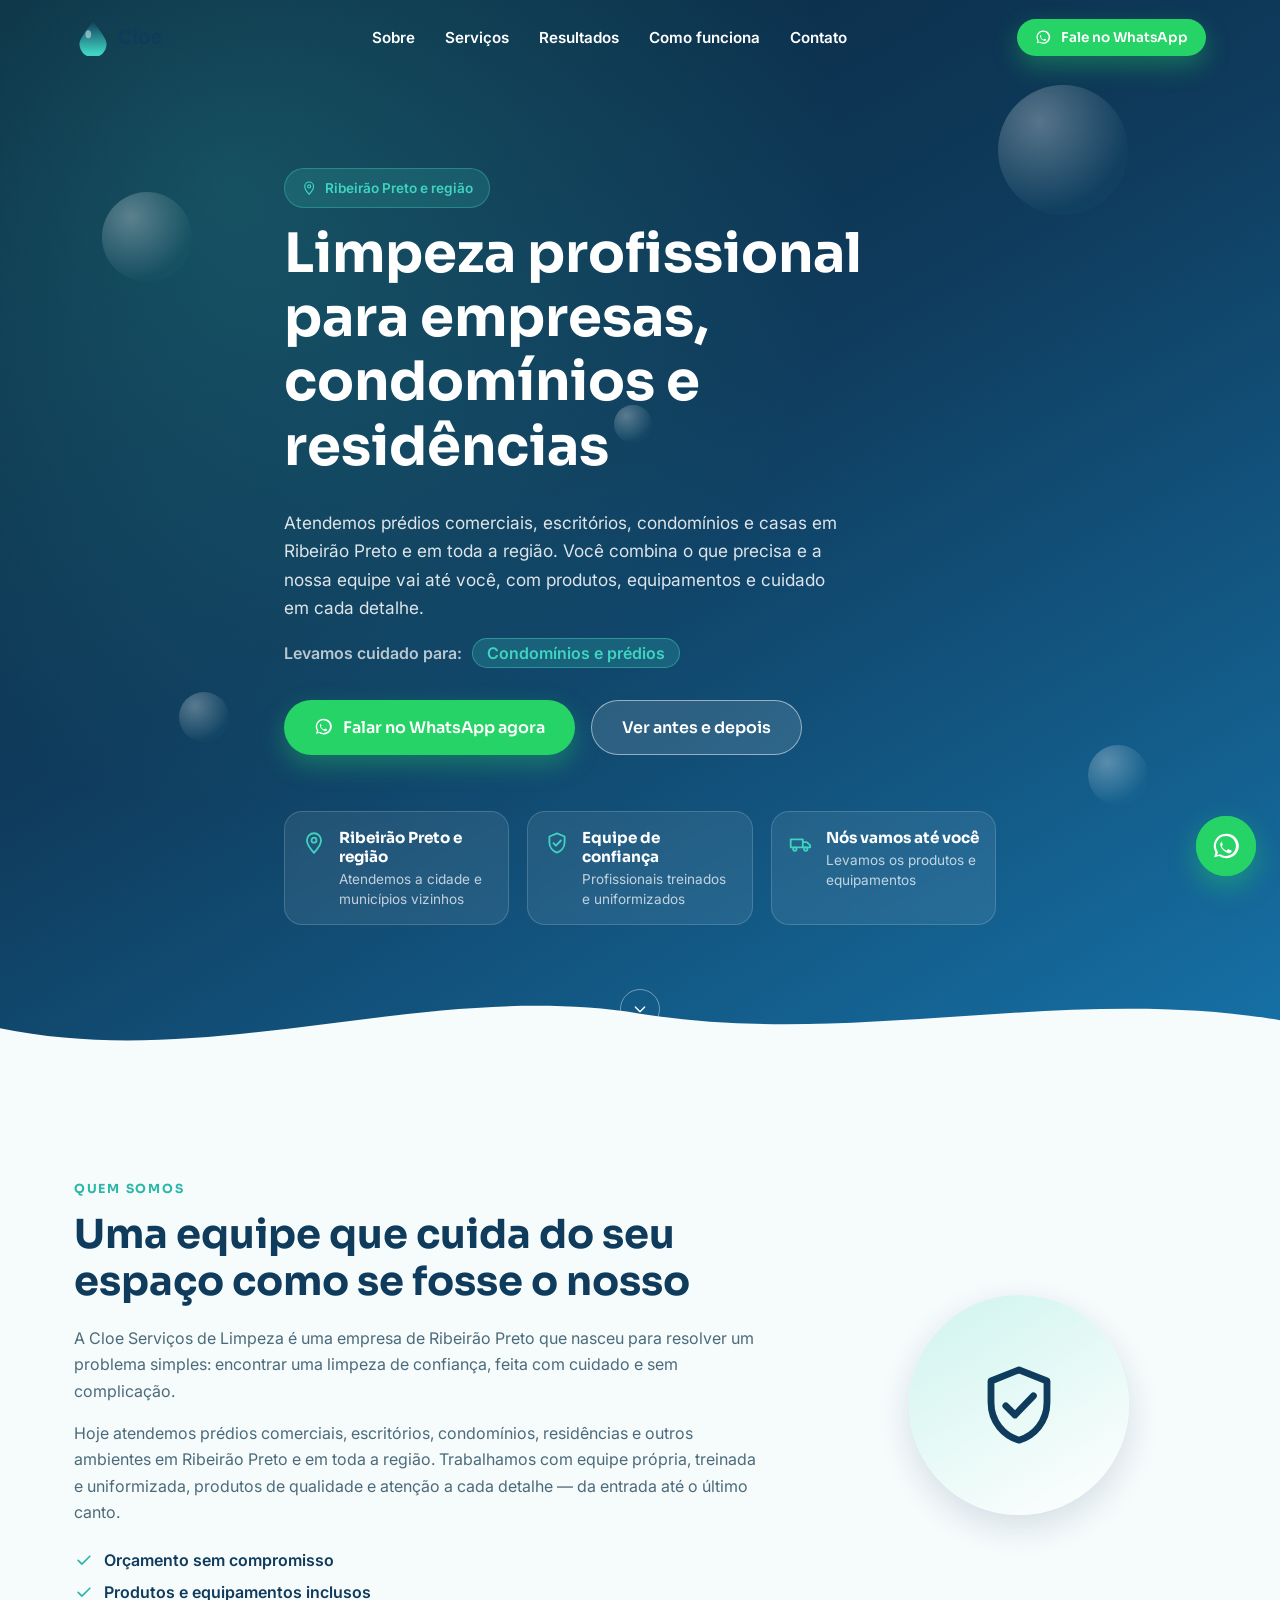
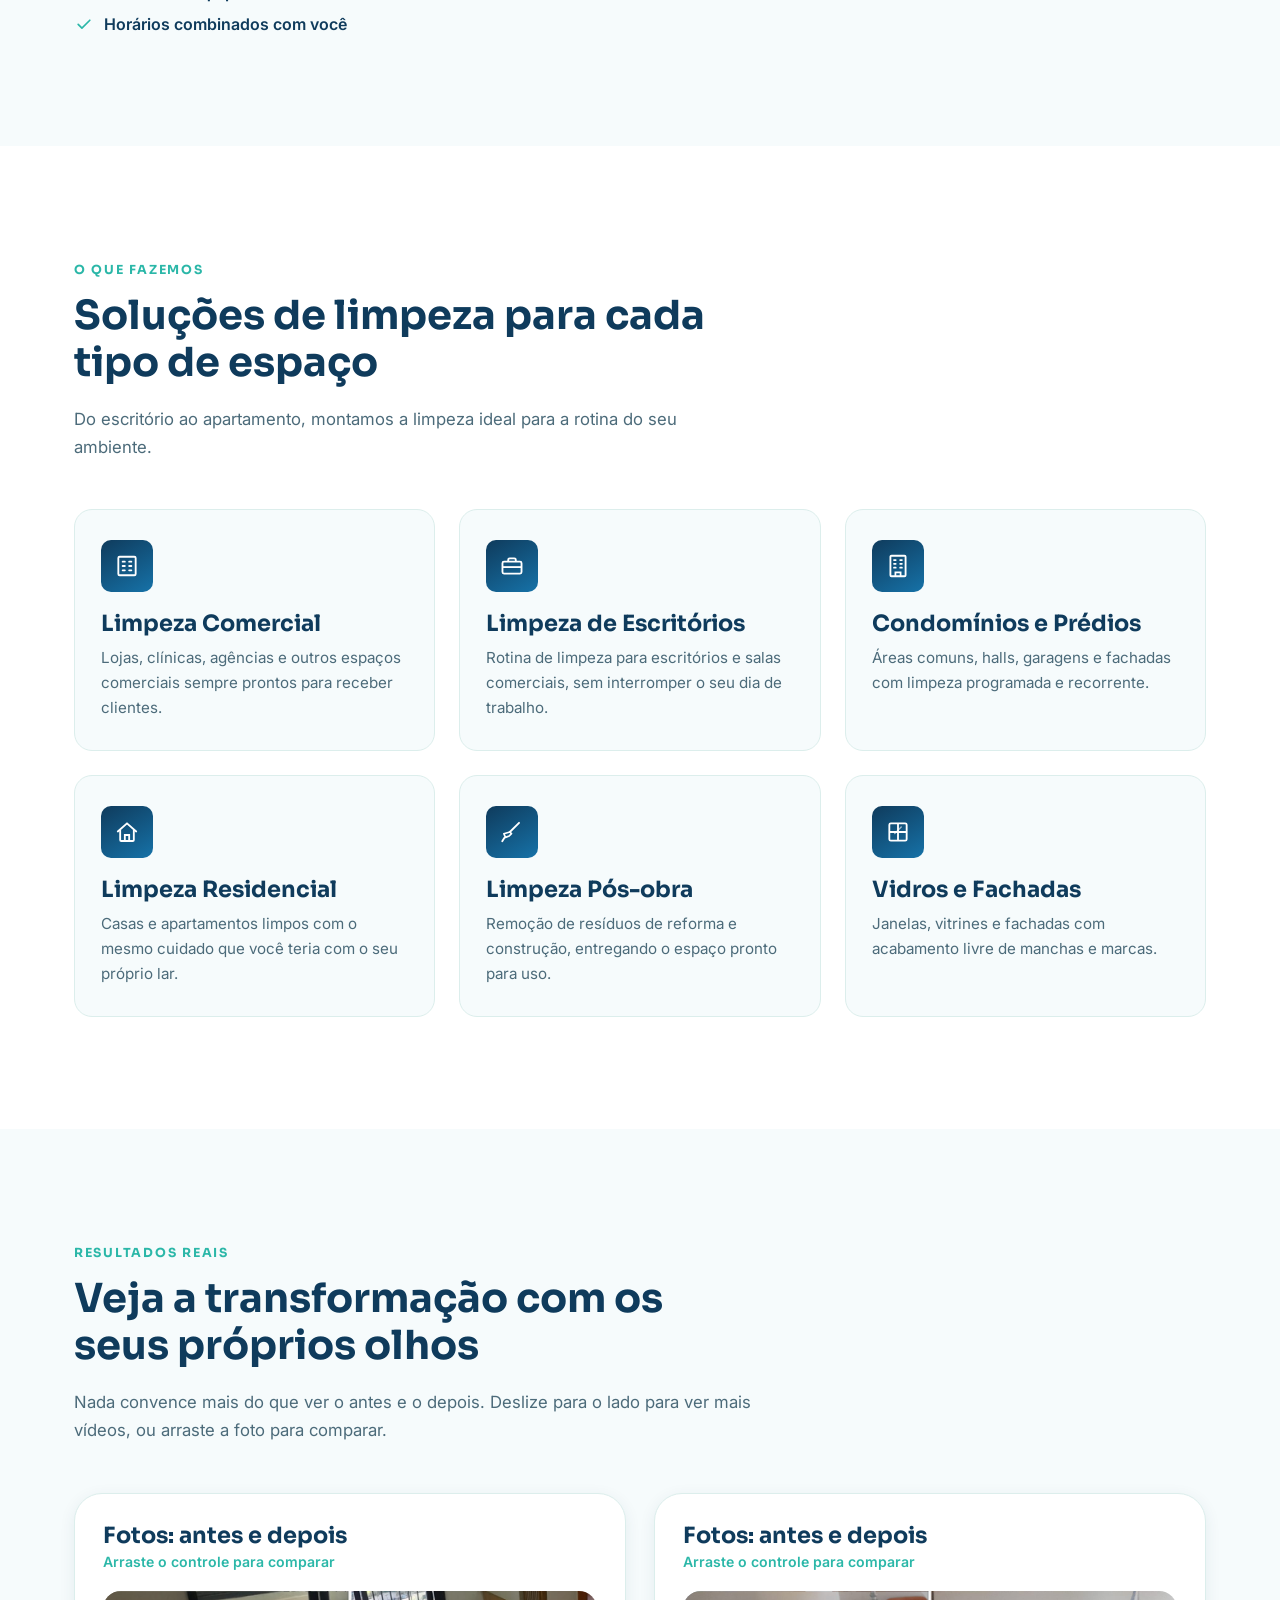
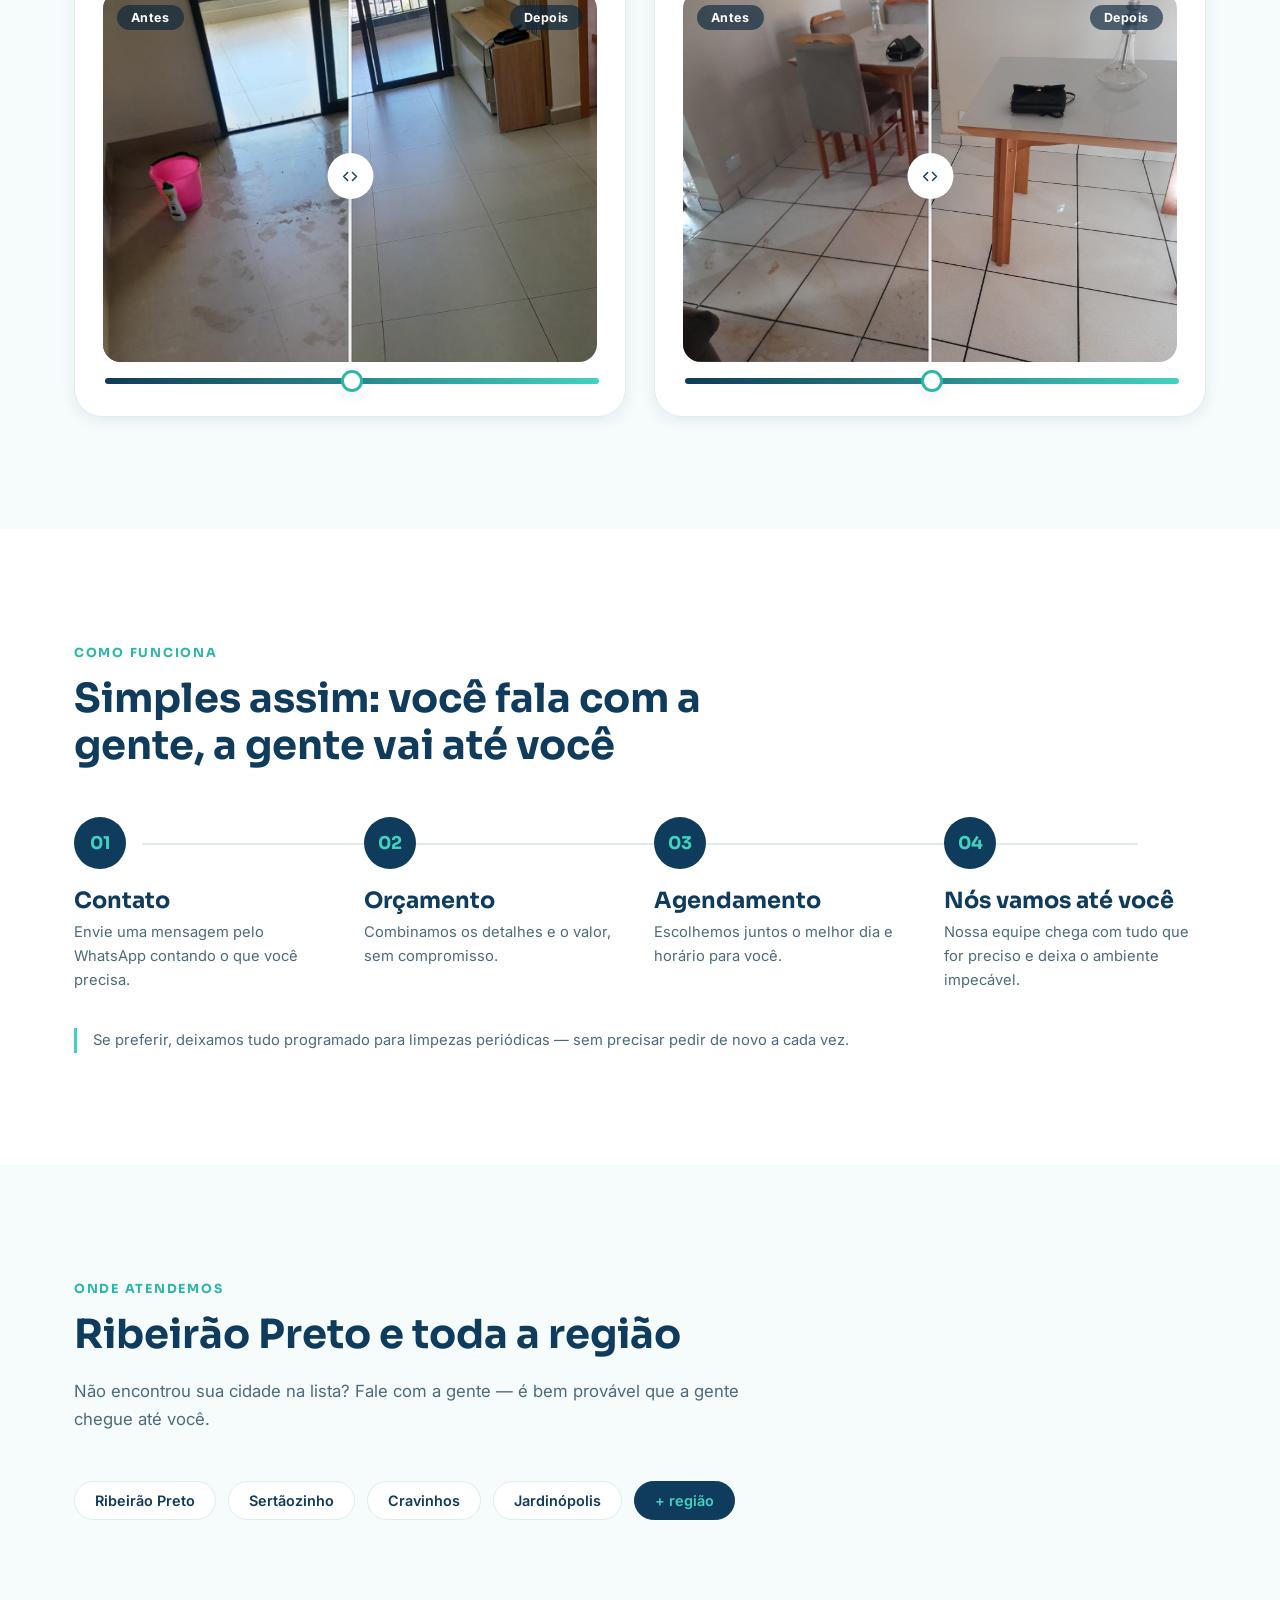
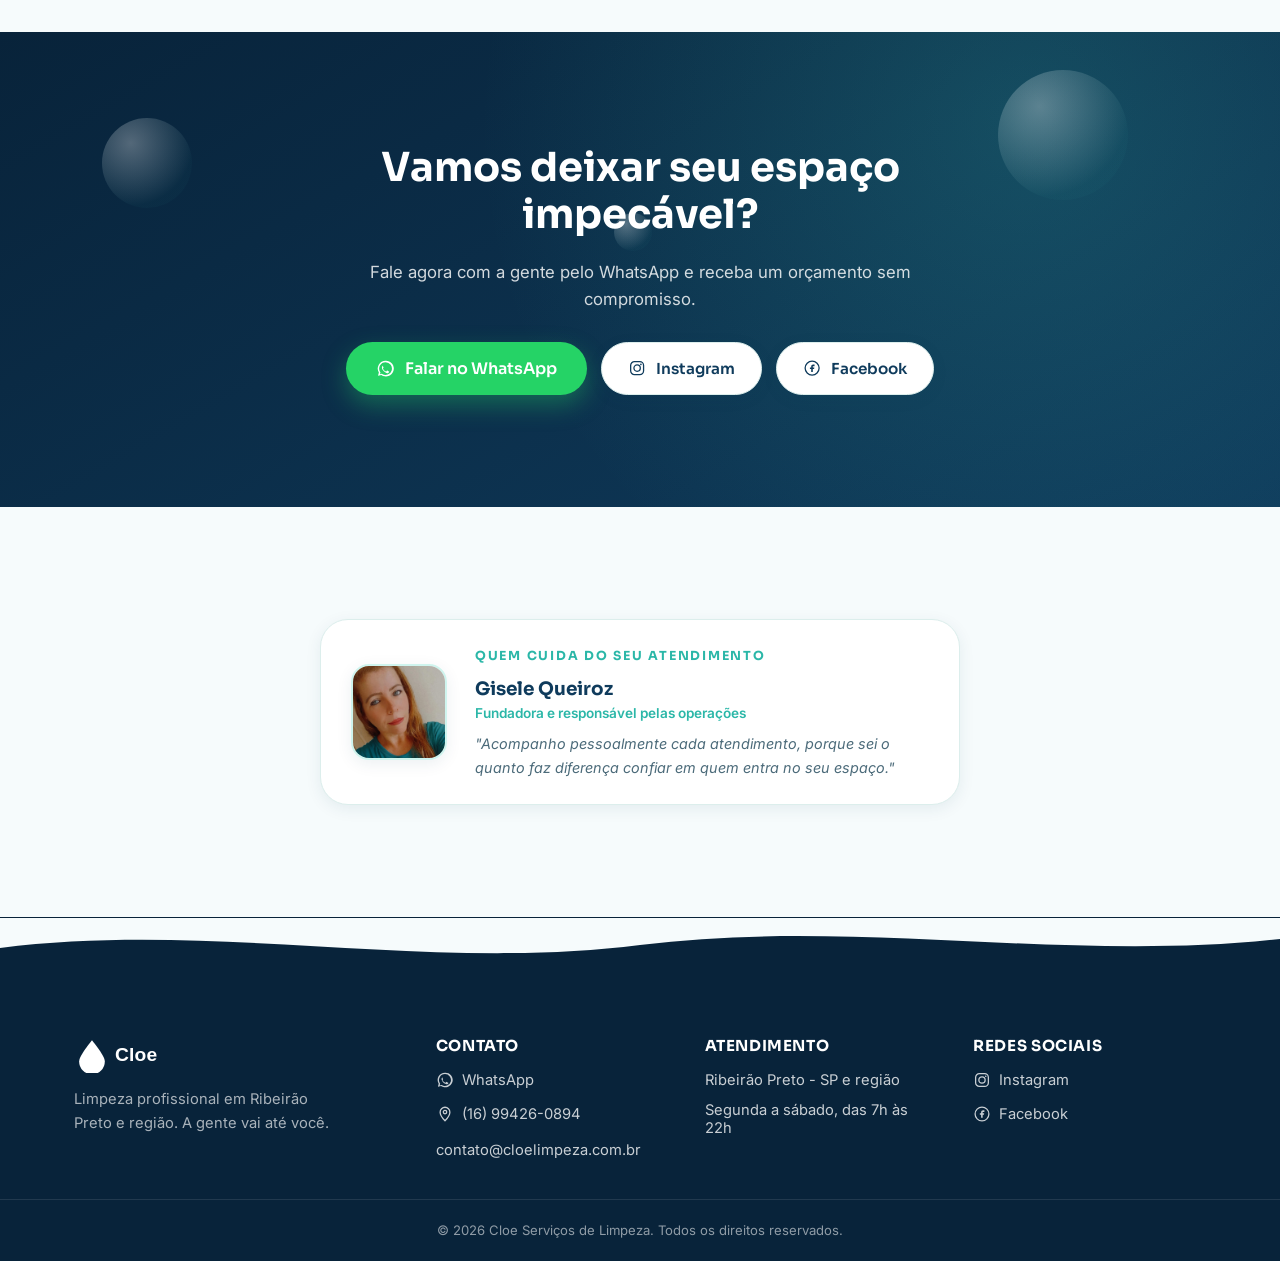
==== commit c510cf23: "Ajuste" ====
--- a/index.html
+++ b/index.html
@@ -339,7 +339,7 @@
 
         <div class="antes-depois-grid">
 
-          <article class="card card-videos" data-reveal>
+          <!-- <article class="card card-videos" data-reveal>
             <div class="card-head">
               <h3>Vídeos: antes e depois</h3>
               <p>Deslize para o lado para ver mais trabalhos</p>
@@ -357,7 +357,6 @@
 
                 <div class="video-slide" data-carousel-slide>
                   <div class="video-frame" data-video-frame>
-                    <!-- SUBSTITUA: troque o arquivo assets/video/antes-depois-1.mp4 pelo seu vídeo -->
                     <video class="video-el" controls preload="metadata" poster="assets/poster-video-1.svg" playsinline>
                       <source src="assets/antes-depois-1.mp4" type="video/mp4">
                       Seu navegador não oferece suporte à reprodução de vídeo.
@@ -393,7 +392,7 @@
             </div>
 
             <div class="carousel-dots" data-carousel-dots></div>
-          </article>
+          </article> -->
 
           <article class="card card-compare" data-reveal>
             <div class="card-head">
@@ -406,6 +405,34 @@
                 <img class="compare-img compare-after" src="assets/depois_sala.jpeg"
                   alt="Ambiente depois da limpeza Cloe">
                 <img class="compare-img compare-before" data-compare-before src="assets/antes_sala.jpeg"
+                  alt="Mesmo ambiente antes da limpeza Cloe">
+                <div class="compare-divider" data-compare-divider>
+                  <span class="compare-handle">
+                    <svg class="icon" aria-hidden="true">
+                      <use href="#icon-drag"></use>
+                    </svg>
+                  </span>
+                </div>
+                <span class="compare-tag tag-before">Antes</span>
+                <span class="compare-tag tag-after">Depois</span>
+              </div>
+
+              <input type="range" class="compare-range" data-compare-range min="0" max="100" value="50"
+                aria-label="Arraste para comparar a foto de antes e depois da limpeza">
+            </div>
+          </article>
+
+          <article class="card card-compare" data-reveal>
+            <div class="card-head">
+              <h3>Fotos: antes e depois</h3>
+              <p>Arraste o controle para comparar</p>
+            </div>
+
+            <div class="compare" data-compare>
+              <div class="compare-frame" data-compare-frame>
+                <img class="compare-img compare-after" src="assets/depois_sala2.jpeg"
+                  alt="Ambiente depois da limpeza Cloe">
+                <img class="compare-img compare-before" data-compare-before src="assets/antes_sala2.jpeg"
                   alt="Mesmo ambiente antes da limpeza Cloe">
                 <div class="compare-divider" data-compare-divider>
                   <span class="compare-handle">
